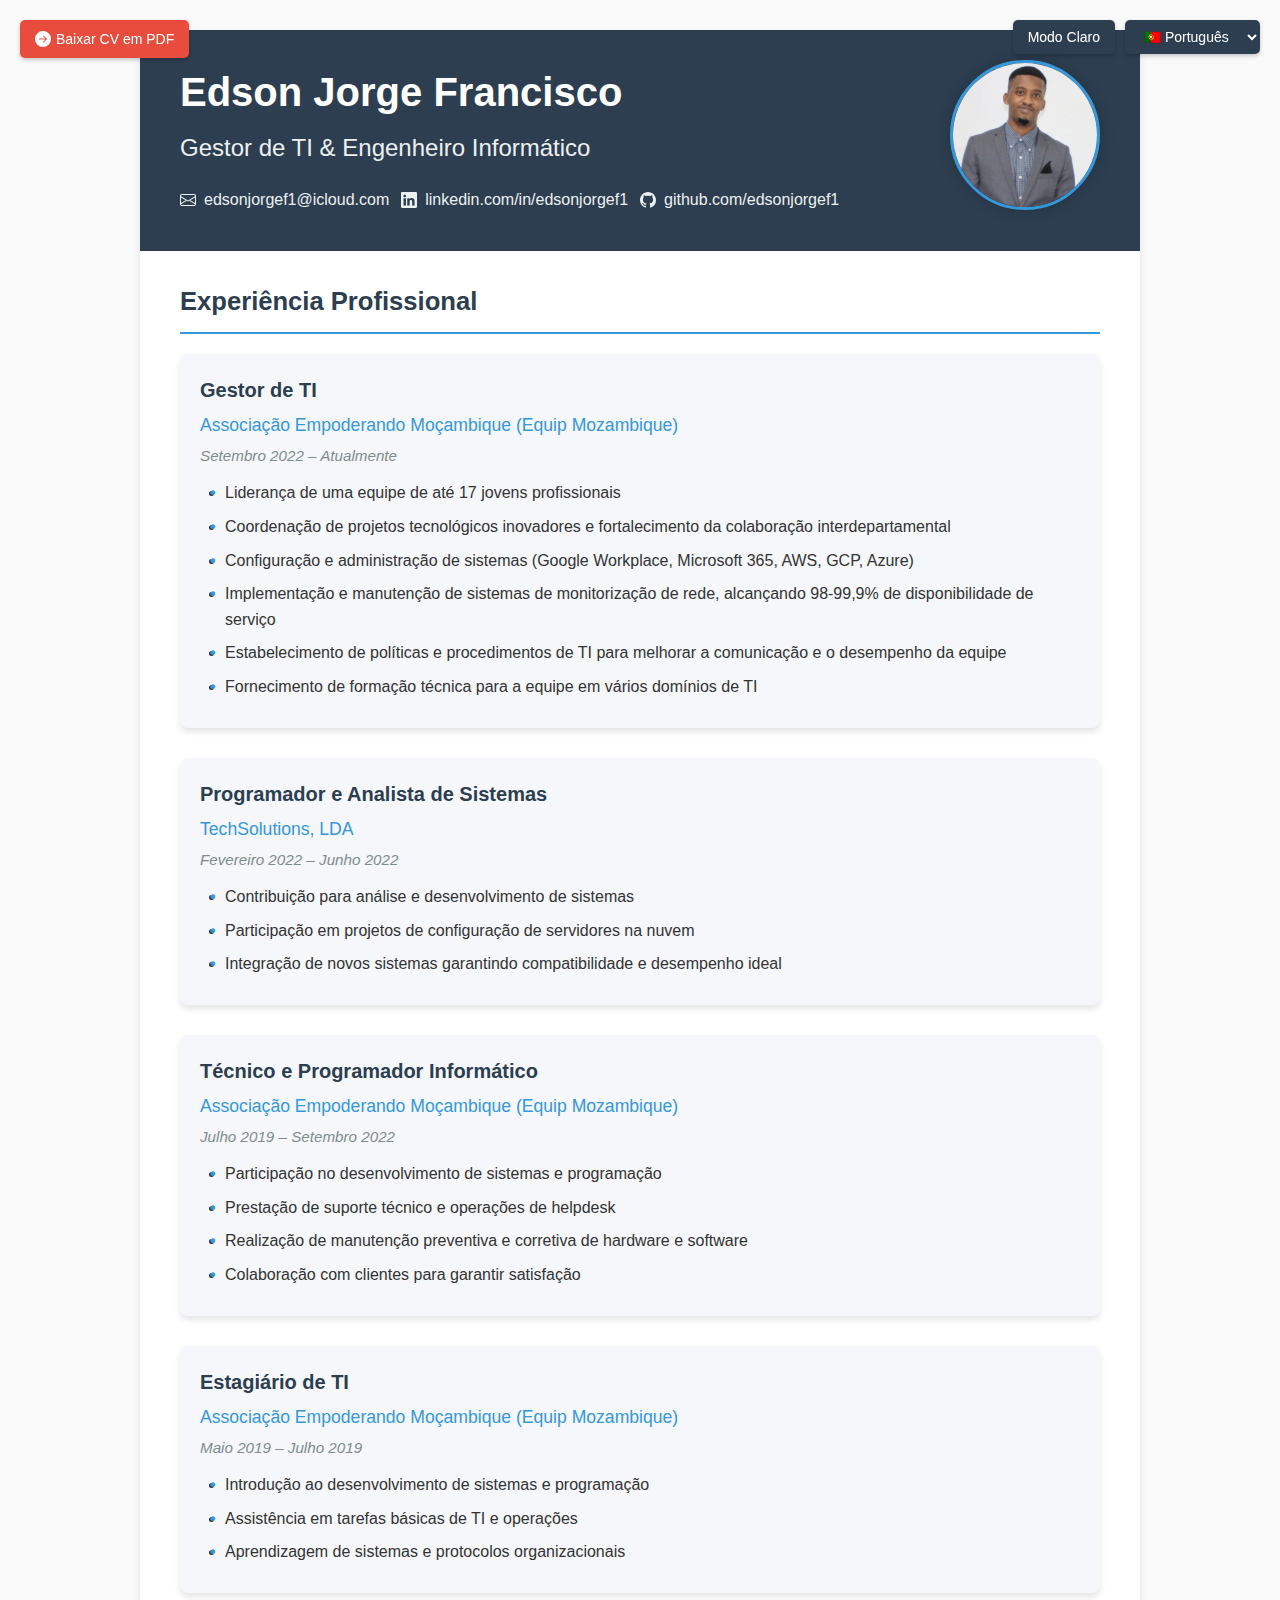
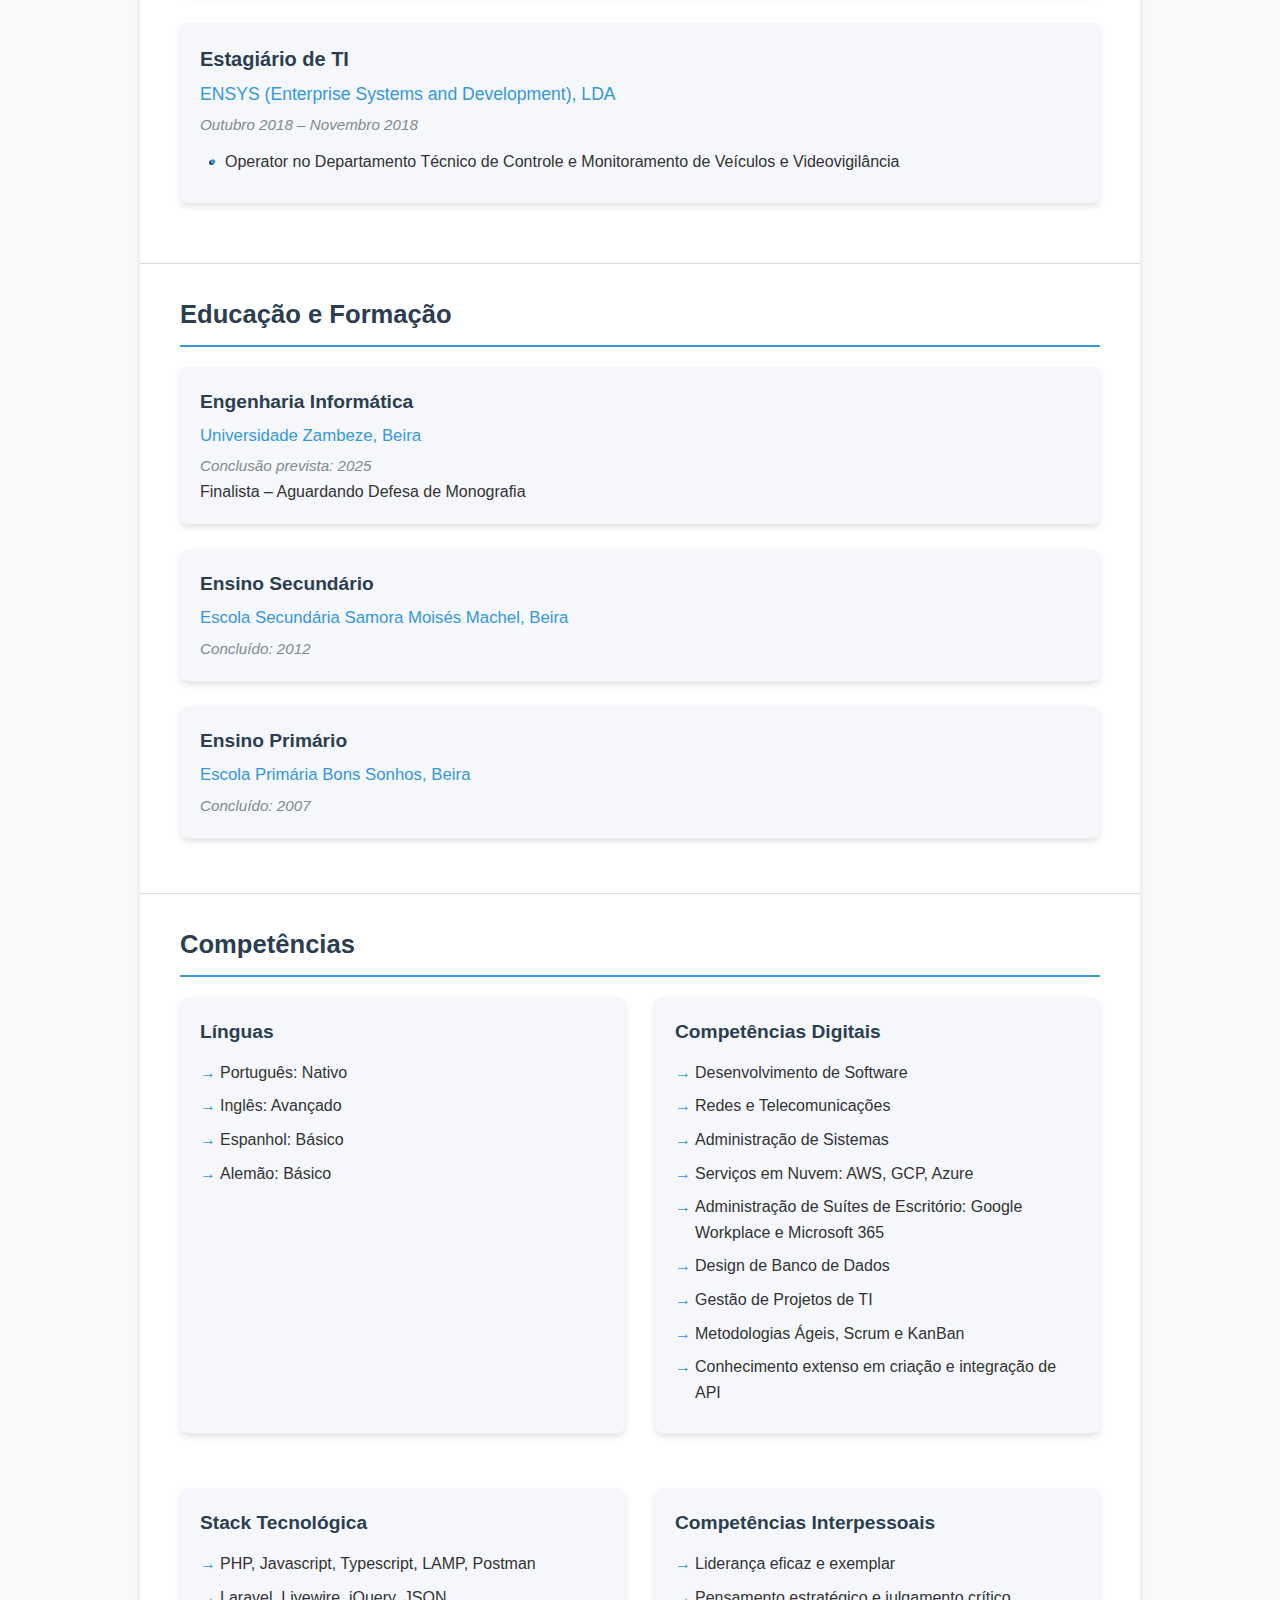
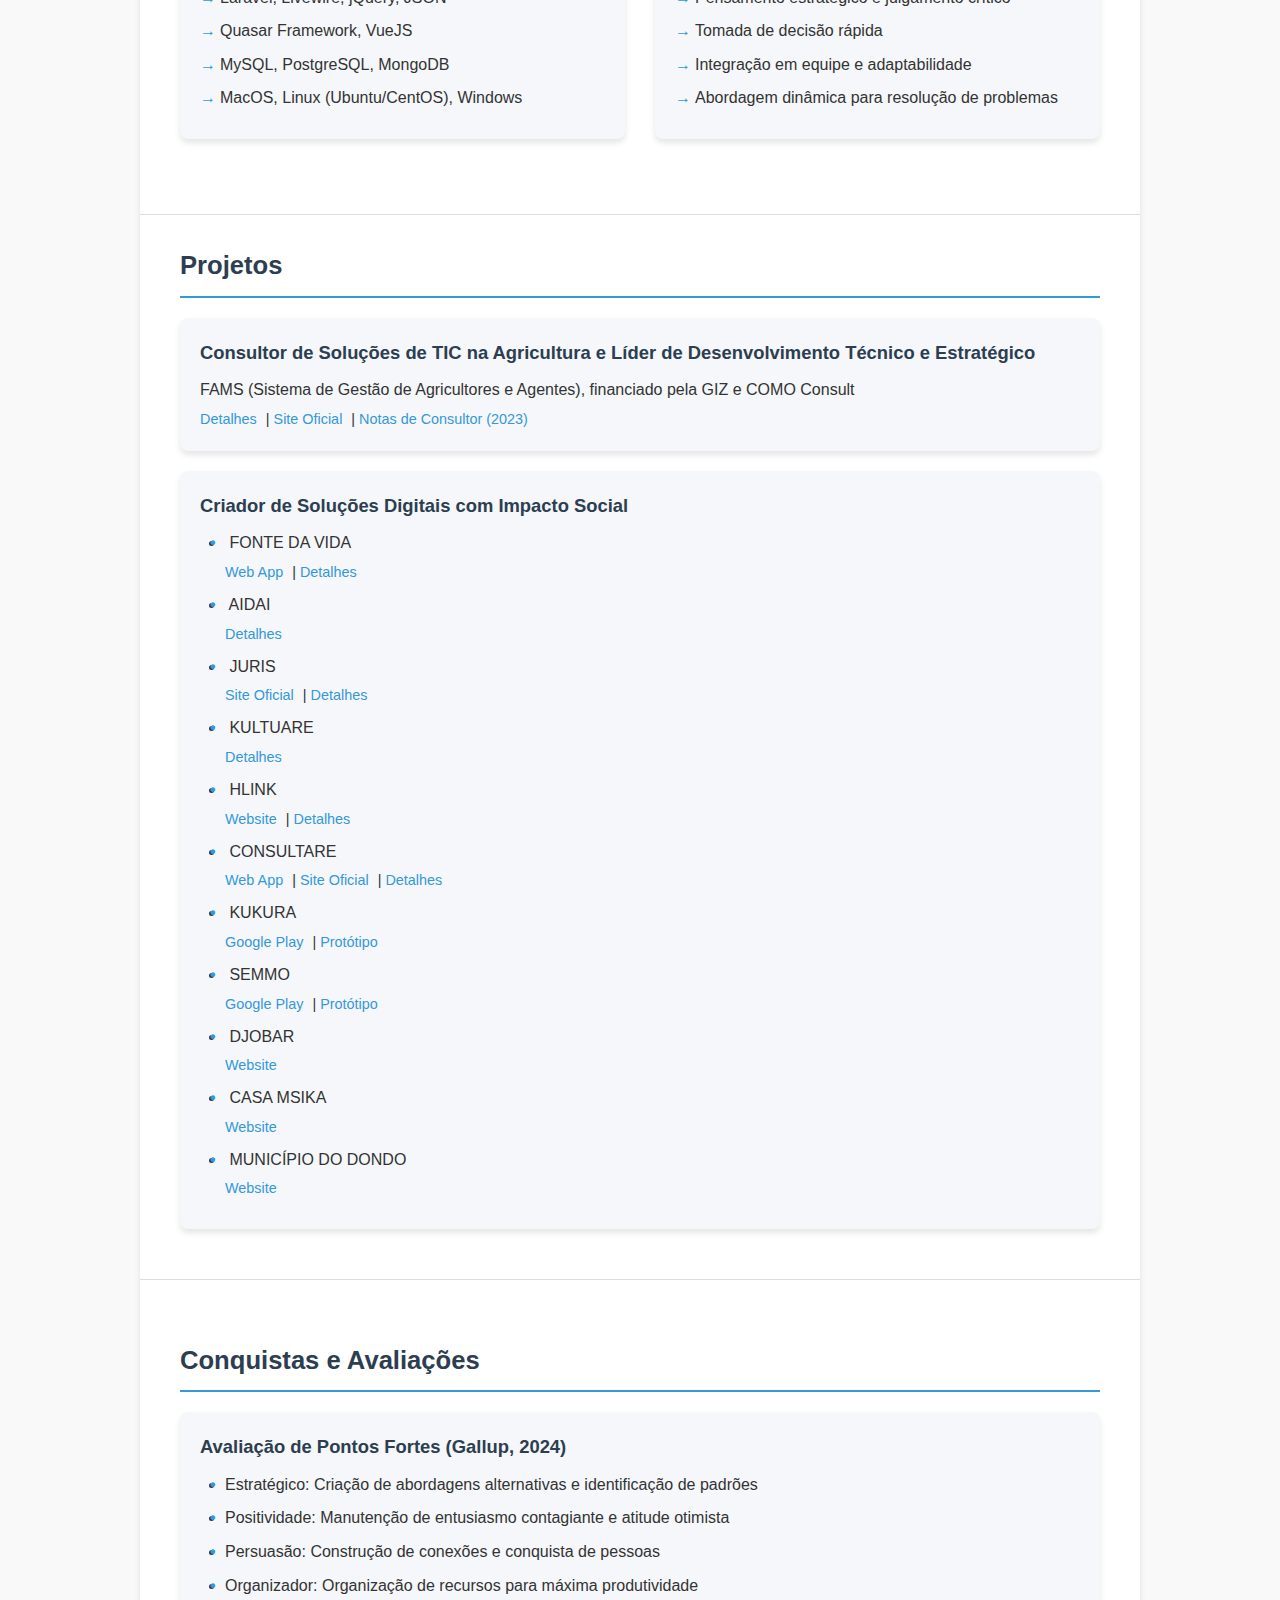
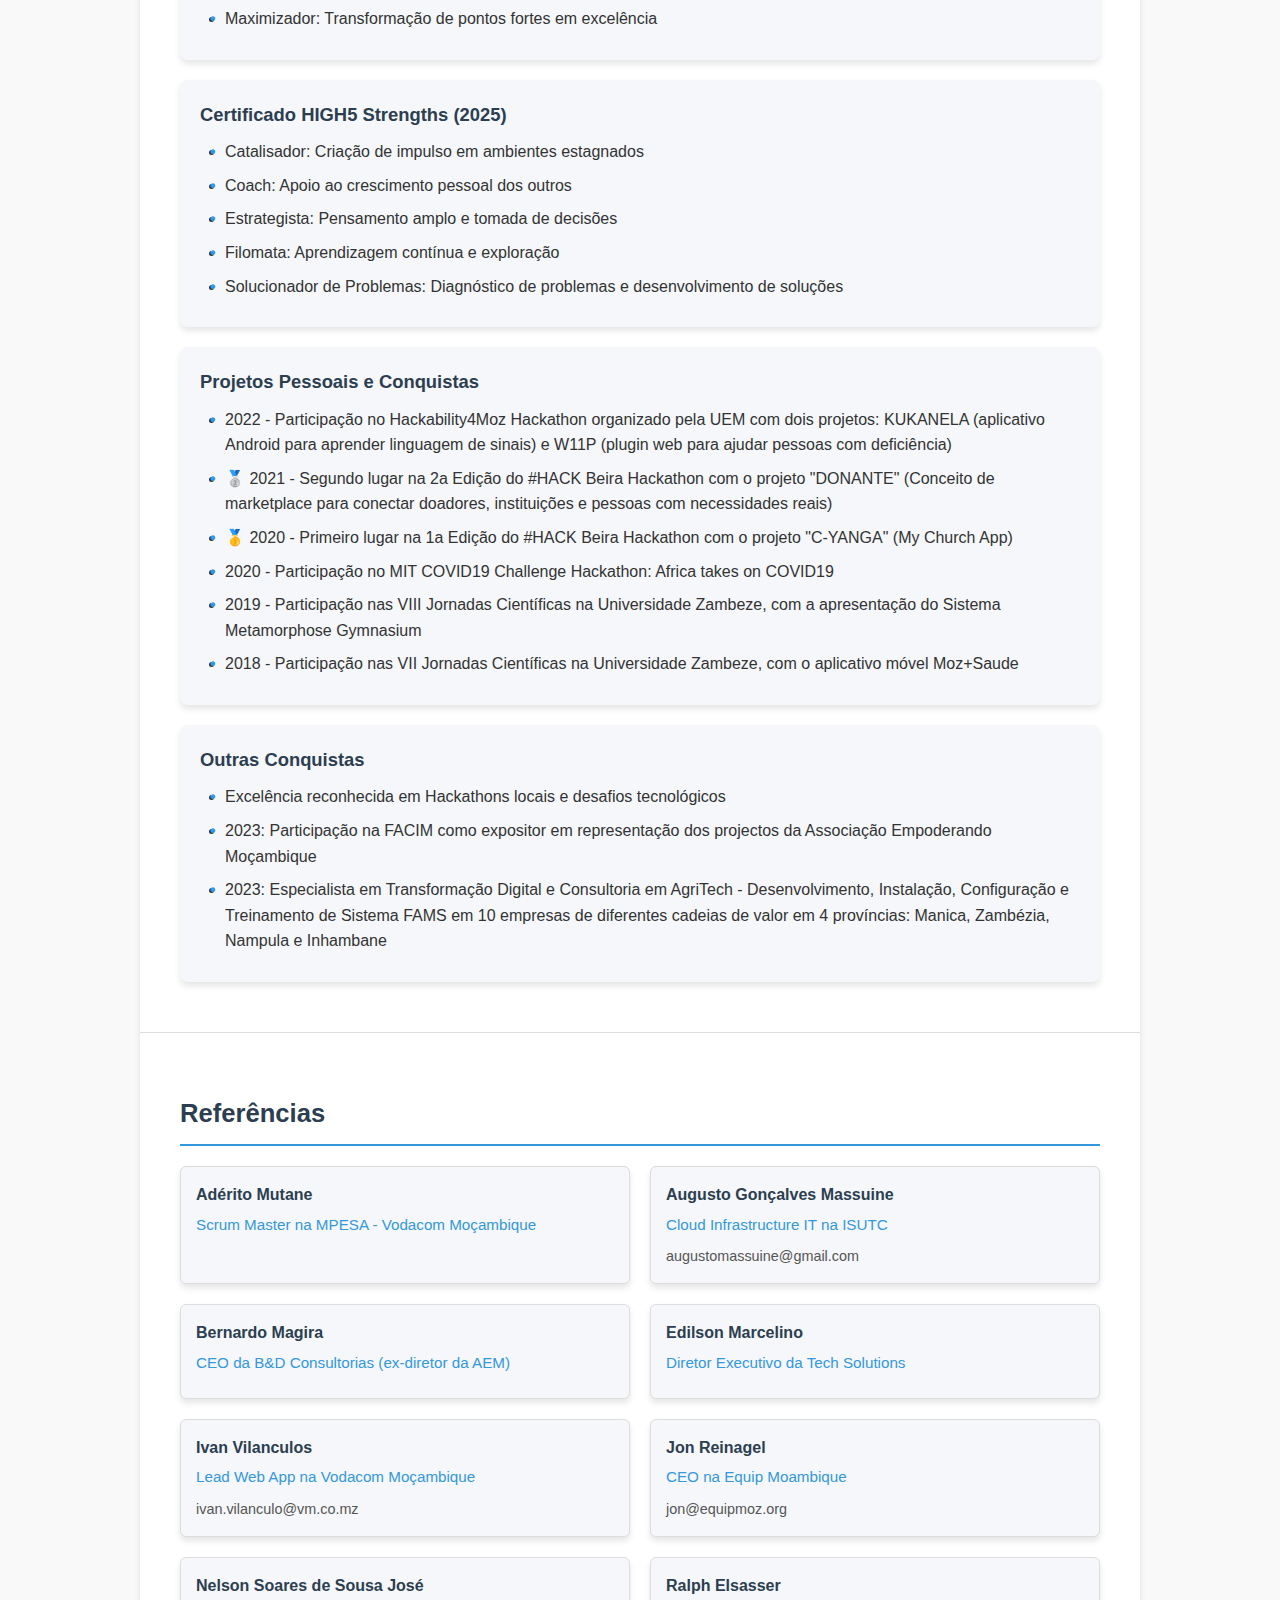
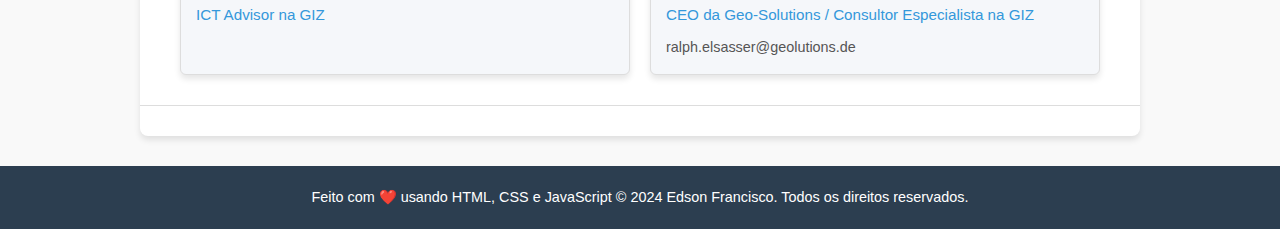
==== index.html @ 35a8c532 "Atualiza seções de experiência, educação, habilidades e conquistas para suportar múltiplos idiomas e" ====
<!DOCTYPE html>
<html lang="pt">
<head>
    <meta charset="UTF-8">
    <meta name="viewport" content="width=device-width, initial-scale=1.0">
    <title>CV Profissional - Edson Jorge Francisco</title>
    <style>
        :root {
            --primary-color: #2c3e50;
            --secondary-color: #3498db;
            --accent-color: #e74c3c;
            --text-color: #333;
            --light-bg: #f5f7fa;
            --border-color: #ddd;
            --header-bg: #2c3e50;
            --container-bg: white;
            --card-shadow: 0 4px 6px rgba(0, 0, 0, 0.1);
            --transition-speed: 0.3s;
        }

        [data-theme="dark"] {
            --primary-color: #3498db;
            --secondary-color: #2ecc71;
            --accent-color: #e74c3c;
            --text-color: #ecf0f1;
            --light-bg: #2c3e50;
            --border-color: #34495e;
            --header-bg: #1a252f;
            --container-bg: #2c3e50;
            --card-shadow: 0 4px 6px rgba(0, 0, 0, 0.3);
        }
        
        * {
            margin: 0;
            padding: 0;
            box-sizing: border-box;
            font-family: 'Segoe UI', Tahoma, Geneva, Verdana, sans-serif;
            transition: background-color var(--transition-speed), color var(--transition-speed);
        }
        
        body {
            background-color: #f9f9f9;
            color: var(--text-color);
            line-height: 1.6;
        }
        
        .container {
            max-width: 1000px;
            margin: 30px auto;
            background-color: var(--container-bg);
            box-shadow: var(--card-shadow);
            border-radius: 8px;
            overflow: hidden;
        }
        
        .header {
            background-color: var(--header-bg);
            color: white;
            padding: 30px 40px;
            display: flex;
            justify-content: space-between;
            align-items: flex-start;
        }

        .profile-image {
            width: 150px;
            height: 150px;
            border-radius: 50%;
            border: 3px solid var(--secondary-color);
            object-fit: cover;
            margin-left: 20px;
            box-shadow: 0 0 15px rgba(0, 0, 0, 0.2);
        }

        .controls {
            position: fixed;
            top: 20px;
            right: 20px;
            display: flex;
            gap: 10px;
            z-index: 1000;
        }

        .theme-toggle, .lang-toggle {
            background-color: var(--primary-color);
            color: white;
            border: none;
            padding: 8px 15px;
            border-radius: 5px;
            cursor: pointer;
            font-size: 14px;
            transition: background-color var(--transition-speed);
            box-shadow: 0 2px 4px rgba(0, 0, 0, 0.2);
        }

        .theme-toggle:hover, .lang-toggle:hover {
            background-color: var(--secondary-color);
            transform: translateY(-2px);
        }

        .download-cv {
            position: fixed;
            top: 20px;
            left: 20px;
            background-color: var(--accent-color);
            color: white;
            border: none;
            padding: 8px 15px;
            border-radius: 5px;
            cursor: pointer;
            font-size: 14px;
            transition: all var(--transition-speed);
            box-shadow: 0 2px 4px rgba(0, 0, 0, 0.2);
            text-decoration: none;
            display: flex;
            align-items: center;
            gap: 5px;
            z-index: 1000;
        }

        .download-cv:hover {
            background-color: #c0392b;
            transform: translateY(-2px);
        }
        
        .header-left h1 {
            font-size: 2.5rem;
            margin-bottom: 5px;
            font-weight: 600;
        }
        
        .header-left h2 {
            font-size: 1.5rem;
            font-weight: 400;
            color: #ecf0f1;
            margin-bottom: 20px;
        }
        
        .contact-info {
            display: flex;
            flex-wrap: wrap;
            gap: 12px;
            margin-top: 10px;
        }
        
        .contact-item {
            display: flex;
            align-items: center;
            margin-bottom: 8px;
            color: #ecf0f1;
        }
        
        .contact-item svg {
            margin-right: 8px;
            flex-shrink: 0;
        }
        
        .content-section {
            padding: 30px 40px;
            border-bottom: 1px solid var(--border-color);
        }
        
        .section-title {
            color: var(--primary-color);
            font-size: 1.6rem;
            font-weight: 600;
            margin-bottom: 20px;
            padding-bottom: 10px;
            border-bottom: 2px solid var(--secondary-color);
            position: relative;
        }
        
        .job {
            margin-bottom: 30px;
            padding: 20px;
            background-color: var(--light-bg);
            border-radius: 8px;
            box-shadow: var(--card-shadow);
        }
        
        .job-title {
            font-size: 1.25rem;
            font-weight: 600;
            color: var(--primary-color);
            margin-bottom: 5px;
        }
        
        .job-company {
            font-size: 1.1rem;
            font-weight: 500;
            color: var(--secondary-color);
            margin-bottom: 5px;
        }
        
        .job-date {
            color: #7f8c8d;
            font-style: italic;
            margin-bottom: 12px;
            font-size: 0.95rem;
        }
        
        .job-description {
            margin-left: 25px;
        }
        
        .job-description li {
            margin-bottom: 8px;
            position: relative;
        }
        
        .job-description li::before {
            content: "•";
            color: var(--secondary-color);
            font-weight: bold;
            display: inline-block;
            width: 15px;
            margin-left: -15px;
        }
        
        .education {
            margin-bottom: 25px;
            padding: 20px;
            background-color: var(--light-bg);
            border-radius: 8px;
            box-shadow: var(--card-shadow);
        }
        
        .education-title {
            font-size: 1.2rem;
            font-weight: 600;
            color: var(--primary-color);
            margin-bottom: 5px;
        }
        
        .education-institution {
            font-size: 1.05rem;
            color: var(--secondary-color);
            margin-bottom: 5px;
        }
        
        .education-date {
            color: #7f8c8d;
            font-style: italic;
            font-size: 0.95rem;
        }
        
        .skills-section {
            display: grid;
            grid-template-columns: repeat(auto-fill, minmax(300px, 1fr));
            gap: 30px;
            margin-bottom: 20px;
        }
        
        .skill-category {
            margin-bottom: 25px;
            padding: 20px;
            background-color: var(--light-bg);
            border-radius: 8px;
            box-shadow: var(--card-shadow);
        }
        
        .skill-category h3 {
            color: var(--primary-color);
            font-size: 1.2rem;
            margin-bottom: 12px;
            font-weight: 600;
        }
        
        .skill-item {
            margin-bottom: 8px;
            position: relative;
            padding-left: 20px;
        }
        
        .skill-item::before {
            content: "→";
            color: var(--secondary-color);
            position: absolute;
            left: 0;
        }
        
        .projects-section, .achievements-section, .references-section {
            margin-bottom: 30px;
        }
        
        .project-item, .achievement-category {
            margin-bottom: 20px;
            padding: 20px;
            background-color: var(--light-bg);
            border-radius: 8px;
            box-shadow: var(--card-shadow);
        }
        
        .project-item h3, .achievement-category h3 {
            color: var(--primary-color);
            font-size: 1.15rem;
            margin-bottom: 10px;
            font-weight: 600;
        }
        
        .achievement-items {
            margin-left: 25px;
        }
        
        .achievement-items li {
            margin-bottom: 8px;
            position: relative;
        }
        
        .achievement-items li::before {
            content: "•";
            color: var(--secondary-color);
            font-weight: bold;
            display: inline-block;
            width: 15px;
            margin-left: -15px;
        }
        
        .references-list {
            display: grid;
            grid-template-columns: repeat(auto-fill, minmax(300px, 1fr));
            gap: 20px;
        }
        
        .reference-item {
            border: 1px solid var(--border-color);
            border-radius: 6px;
            padding: 15px;
            background-color: var(--light-bg);
            box-shadow: var(--card-shadow);
        }
        
        .reference-name {
            font-weight: 600;
            color: var(--primary-color);
            margin-bottom: 5px;
        }
        
        .reference-position {
            color: var(--secondary-color);
            font-size: 0.95rem;
            margin-bottom: 8px;
        }
        
        .reference-contact {
            font-size: 0.9rem;
            color: #555;
        }
        
        footer {
            text-align: center;
            padding: 20px;
            background-color: var(--primary-color);
            color: white;
            font-size: 0.9rem;
        }
        
        .project-links {
            margin-top: 5px;
            font-size: 0.9rem;
        }
        
        .project-links a {
            color: var(--secondary-color);
            text-decoration: none;
            margin-right: 5px;
            transition: color var(--transition-speed);
        }
        
        .project-links a:hover {
            text-decoration: underline;
            color: var(--accent-color);
        }
        
        @media print {
            body {
                background-color: white;
            }
            
            .container {
                box-shadow: none;
                margin: 0;
                max-width: 100%;
            }
            
            .section-title {
                break-after: avoid;
            }
            
            .job, .education {
                break-inside: avoid;
            }
            
            footer {
                display: none;
            }
            
            .controls, .download-cv {
                display: none;
            }
        }
        
        @media (max-width: 768px) {
            .header {
                flex-direction: column;
            }
            
            .container {
                margin: 10px;
            }
            
            .content-section {
                padding: 20px;
            }
            
            .skills-section, .references-list {
                grid-template-columns: 1fr;
            }
            
            .profile-image {
                margin: 20px auto;
                display: block;
            }
            
            .controls {
                position: static;
                justify-content: center;
                margin-bottom: 20px;
            }
            
            .download-cv {
                position: static;
                display: inline-block;
                margin: 10px auto;
            }
        }
    </style>
</head>
<body>
    <a href="./assets/resume.pdf" class="download-cv" target="_blank">
        <svg xmlns="http://www.w3.org/2000/svg" width="16" height="16" fill="currentColor" viewBox="0 0 16 16">
            <path d="M8 0a8 8 0 0 1 8 8 8 8 0 0 1-8 8A8 8 0 0 1 0 8a8 8 0 0 1 8-8zM4.5 7.5a.5.5 0 0 0 0 1h5.793l-2.147 2.146a.5.5 0 0 0 .708.708l3-3a.5.5 0 0 0 0-.708l-3-3a.5.5 0 1 0-.708.708L10.293 7.5H4.5z"/>
        </svg>
        <span id="download-text">Baixar CV em PDF</span>
    </a>

    <div class="controls">
        <button class="theme-toggle" onclick="toggleTheme()">🌓 Modo Escuro</button>
        <select class="lang-toggle" onchange="changeLanguage(this.value)">
            <option value="pt">🇵🇹 Português</option>
            <option value="en">🇬🇧 English</option>
            <option value="es">🇪🇸 Español</option>
            <option value="de">🇩🇪 Deutsch</option>
        </select>
    </div>

    <div class="container">
        <div class="header">
            <div class="header-left">
                <h1>Edson Jorge Francisco</h1>
                <h2>Gestor de TI &amp; Engenheiro Informático</h2>
                
                <div class="contact-info">
                    <div class="contact-item">
                        <svg xmlns="http://www.w3.org/2000/svg" width="16" height="16" fill="currentColor" viewBox="0 0 16 16">
                            <path d="M0 4a2 2 0 0 1 2-2h12a2 2 0 0 1 2 2v8a2 2 0 0 1-2 2H2a2 2 0 0 1-2-2V4zm2-1a1 1 0 0 0-1 1v.217l7 4.2 7-4.2V4a1 1 0 0 0-1-1H2zm13 2.383-4.758 2.855L15 11.114v-5.73zm-.034 6.878L9.271 8.82 8 9.583 6.728 8.82l-5.694 3.44A1 1 0 0 0 2 13h12a1 1 0 0 0 .966-.739zM1 11.114l4.758-2.876L1 5.383v5.73z"/>
                        </svg>
                        edsonjorgef1@icloud.com
                    </div>
                    <div class="contact-item">
                        <svg xmlns="http://www.w3.org/2000/svg" width="16" height="16" fill="currentColor" viewBox="0 0 16 16">
                            <path d="M0 1.146C0 .513.526 0 1.175 0h13.65C15.474 0 16 .513 16 1.146v13.708c0 .633-.526 1.146-1.175 1.146H1.175C.526 16 0 15.487 0 14.854V1.146zm4.943 12.248V6.169H2.542v7.225h2.401zm-1.2-8.212c.837 0 1.358-.554 1.358-1.248-.015-.709-.52-1.248-1.342-1.248-.822 0-1.359.54-1.359 1.248 0 .694.521 1.248 1.327 1.248h.016zm4.908 8.212V9.359c0-.216.016-.432.08-.586.173-.431.568-.878 1.232-.878.869 0 1.216.662 1.216 1.634v3.865h2.401V9.25c0-2.22-1.184-3.252-2.764-3.252-1.274 0-1.845.7-2.165 1.193v.025h-.016a5.54 5.54 0 0 1 .016-.025V6.169h-2.4c.03.678 0 7.225 0 7.225h2.4z"/>
                        </svg>
                        <a href="https://www.linkedin.com/in/edsonjorgef1" style="color: #ecf0f1; text-decoration: none;">linkedin.com/in/edsonjorgef1</a>
                    </div>
                    
                    <div class="contact-item">
                        <svg xmlns="http://www.w3.org/2000/svg" width="16" height="16" fill="currentColor" viewBox="0 0 16 16">
                            <path d="M8 0C3.58 0 0 3.58 0 8c0 3.54 2.29 6.53 5.47 7.59.4.07.55-.17.55-.38 0-.19-.01-.82-.01-1.49-2.01.37-2.53-.49-2.69-.94-.09-.23-.48-.94-.82-1.13-.28-.15-.68-.52-.01-.53.63-.01 1.08.58 1.23.82.72 1.21 1.87.87 2.33.66.07-.52.28-.87.51-1.07-1.78-.2-3.64-.89-3.64-3.95 0-.87.31-1.59.82-2.15-.08-.2-.36-1.02.08-2.12 0 0 .67-.21 2.2.82.64-.18 1.32-.27 2-.27.68 0 1.36.09 2 .27 1.53-1.04 2.2-.82 2.2-.82.44 1.1.16 1.92.08 2.12.51.56.82 1.27.82 2.15 0 3.07-1.87 3.75-3.65 3.95.29.25.54.73.54 1.48 0 1.07-.01 1.93-.01 2.2 0 .21.15.46.55.38A8.012 8.012 0 0 0 16 8c0-4.42-3.58-8-8-8z"/>
                        </svg>
                        <a href="https://github.com/edsonjorgef1" style="color: #ecf0f1; text-decoration: none;">github.com/edsonjorgef1</a>
                    </div>
                </div>
            </div>
            <img src="assets/images/profile_pic.png" alt="Edson Jorge Francisco" class="profile-image">
        </div>
        
        <div class="content-section">
            <h2 class="section-title">Experiência Profissional</h2>
            
            <div class="job">
                <h3 class="job-title">Gestor de TI</h3>
                <div class="job-company">Associação Empoderando Moçambique (Equip Mozambique)</div>
                <div class="job-date">Setembro 2022 – Atualmente</div>
                <ul class="job-description">
                    <li>Liderança de uma equipe de até 17 jovens profissionais</li>
                    <li>Coordenação de projetos tecnológicos inovadores e fortalecimento da colaboração interdepartamental</li>
                    <li>Configuração e administração de sistemas (Google Workplace, Microsoft 365, AWS, GCP, Azure)</li>
                    <li>Implementação e manutenção de sistemas de monitorização de rede, alcançando 98-99,9% de disponibilidade de serviço</li>
                    <li>Estabelecimento de políticas e procedimentos de TI para melhorar a comunicação e o desempenho da equipe</li>
                    <li>Fornecimento de formação técnica para a equipe em vários domínios de TI</li>
                </ul>
            </div>
            
            <div class="job">
                <h3 class="job-title">Programador e Analista de Sistemas</h3>
                <div class="job-company">TechSolutions, LDA</div>
                <div class="job-date">Fevereiro 2022 – Junho 2022</div>
                <ul class="job-description">
                    <li>Contribuição para análise e desenvolvimento de sistemas</li>
                    <li>Participação em projetos de configuração de servidores na nuvem</li>
                    <li>Integração de novos sistemas garantindo compatibilidade e desempenho ideal</li>
                </ul>
            </div>
            
            <div class="job">
                <h3 class="job-title">Técnico e Programador Informático</h3>
                <div class="job-company">Associação Empoderando Moçambique (Equip Mozambique)</div>
                <div class="job-date">Julho 2019 – Setembro 2022</div>
                <ul class="job-description">
                    <li>Participação no desenvolvimento de sistemas e programação</li>
                    <li>Prestação de suporte técnico e operações de helpdesk</li>
                    <li>Realização de manutenção preventiva e corretiva de hardware e software</li>
                    <li>Colaboração com clientes para garantir satisfação</li>
                </ul>
            </div>
            
            <div class="job">
                <h3 class="job-title">Estagiário de TI</h3>
                <div class="job-company">Associação Empoderando Moçambique (Equip Mozambique)</div>
                <div class="job-date">Maio 2019 – Julho 2019</div>
                <ul class="job-description">
                    <li>Introdução ao desenvolvimento de sistemas e programação</li>
                    <li>Assistência em tarefas básicas de TI e operações</li>
                    <li>Aprendizagem de sistemas e protocolos organizacionais</li>
                </ul>
            </div>
            
            <div class="job">
                <h3 class="job-title">Estagiário de TI</h3>
                <div class="job-company">ENSYS (Enterprise Systems and Development), LDA</div>
                <div class="job-date">Outubro 2018 – Novembro 2018</div>
                <ul class="job-description">
                    <li>Operador no Departamento Técnico de Controle e Monitoramento de Veículos e Videovigilância</li>
                </ul>
            </div>
        </div>
        
        <div class="content-section">
            <h2 class="section-title">Educação e Formação</h2>
            
            <div class="education">
                <h3 class="education-title">Engenharia Informática</h3>
                <div class="education-institution">Universidade Zambeze, Beira</div>
                <div class="education-date">Conclusão prevista: 2025</div>
                <div>Finalista – Aguardando Defesa de Monografia</div>
            </div>
            
            <div class="education">
                <h3 class="education-title">Ensino Secundário</h3>
                <div class="education-institution">Escola Secundária Samora Moisés Machel, Beira</div>
                <div class="education-date">2012</div>
            </div>
            
            <div class="education">
                <h3 class="education-title">Ensino Primário</h3>
                <div class="education-institution">Escola Primária Bons Sonhos, Beira</div>
                <div class="education-date">2007</div>
            </div>
        </div>
        
        <div class="content-section">
            <h2 class="section-title">Competências</h2>
            
            <div class="skills-section">
                <div class="skill-category">
                    <h3>Línguas</h3>
                    <div class="skill-item">Português: Nativo</div>
                    <div class="skill-item">Inglês: Avançado</div>
                    <div class="skill-item">Espanhol: Básico</div>
                    <div class="skill-item">Alemão: Básico</div>
                </div>
                
                <div class="skill-category">
                    <h3>Competências Digitais</h3>
                    <div class="skill-item">Desenvolvimento de Software</div>
                    <div class="skill-item">Redes e Telecomunicações</div>
                    <div class="skill-item">Administração de Sistemas</div>
                    <div class="skill-item">Serviços em Nuvem: AWS, GCP, Azure</div>
                    <div class="skill-item">Administração de Suítes de Escritório: Google Workplace e Microsoft 365</div>
                    <div class="skill-item">Design de Banco de Dados</div>
                    <div class="skill-item">Gestão de Projetos de TI</div>
                    <div class="skill-item">Metodologias Ágeis, Scrum e KanBan</div>
                    <div class="skill-item">Conhecimento extenso em criação e integração de API</div>
                </div>
                
                <div class="skill-category">
                    <h3>Stack Tecnológica</h3>
                    <div class="skill-item">PHP, Javascript, Typescript, LAMP, Postman</div>
                    <div class="skill-item">Laravel, Livewire, jQuery, JSON</div>
                    <div class="skill-item">Quasar Framework, VueJS</div>
                    <div class="skill-item">MySQL, PostgreSQL, MongoDB</div>
                    <div class="skill-item">MacOS, Linux (Ubuntu/CentOS), Windows</div>
                </div>
                
                <div class="skill-category">
                    <h3>Competências Interpessoais</h3>
                    <div class="skill-item">Liderança eficaz e exemplar</div>
                    <div class="skill-item">Pensamento estratégico e julgamento crítico</div>
                    <div class="skill-item">Tomada de decisão rápida</div>
                    <div class="skill-item">Integração em equipe e adaptabilidade</div>
                    <div class="skill-item">Abordagem dinâmica para resolução de problemas</div>
                </div>
            </div>
        </div>
        
        <div class="content-section projects-section">
            <h2 class="section-title">Projetos</h2>
            
            <div class="project-item">
                <h3>Consultor de Soluções de TIC na Agricultura e Líder de Desenvolvimento Técnico e Estratégico</h3>
                <p>FAMS (Sistema de Gestão de Agricultores e Agentes), financiado pela GIZ e COMO Consult</p>
                <div class="project-links">
                    <a href="https://equipmoz.org/projects/tech-team/farmer-agent-management-system" target="_blank">Detalhes</a> |
                    <a href="https://fams.co.mz/en" target="_blank">Site Oficial</a> |
                    <a href="./assets/FAMS_Note_2023.pdf" target="_blank">Notas de Consultor (2023)</a>
                </div>
            </div>
            
            <div class="project-item">
                <h3>Criador de Soluções Digitais com Impacto Social</h3>
                <ul class="job-description">
                    <li>
                        FONTE DA VIDA
                        <div class="project-links">
                            <a href="https://web.fontedavida.org" target="_blank">Web App</a> |
                            <a href="https://equipmoz.org/projects/tech-team/fountain-of-life-bible-app/" target="_blank">Detalhes</a>
                        </div>
                    </li>
                    <li>
                        AIDAI
                        <div class="project-links">
                            <a href="https://equipmoz.org/projects/tech-team/other-apps/" target="_blank">Detalhes</a>
                        </div>
                    </li>
                    <li>
                        JURIS
                        <div class="project-links">
                            <a href="https://juris.co.mz/en/" target="_blank">Site Oficial</a> |
                            <a href="https://equipmoz.org/projects/tech-team/juris-law-rights-app" target="_blank">Detalhes</a>
                        </div>
                    </li>
                    <li>
                        KULTUARE
                        <div class="project-links">
                            <a href="https://equipmoz.org/projects/tech-team/other-apps" target="_blank">Detalhes</a>
                        </div>
                    </li>
                    <li>
                        HLINK
                        <div class="project-links">
                            <a href="https://hlink.app" target="_blank">Website</a> |
                            <a href="https://equipmoz.org/projects/tech-team/other-apps" target="_blank">Detalhes</a>
                        </div>
                    </li>
                    <li>
                        CONSULTARE
                        <div class="project-links">
                            <a href="https://web.consultare.app" target="_blank">Web App</a> |
                            <a href="https://consultare.app/en/index.html" target="_blank">Site Oficial</a> |
                            <a href="https://equipmoz.org/projects/tech-team/consultare-health-app" target="_blank">Detalhes</a>
                        </div>
                    </li>
                    <li>
                        KUKURA
                        <div class="project-links">
                            <!-- <a href="https://github.com/edsonjorgef1/kukura" target="_blank">GitHub</a> | -->
                            <a href="https://play.google.com/store/apps/details?id=kukura.equipmoz.org" target="_blank">Google Play</a> |
                            <a href="https://xd.adobe.com/view/348a0ff6-0b41-438b-b218-97047ae23467-61d9" target="_blank">Protótipo</a>
                        </div>
                    </li>
                    <li>
                        SEMMO
                        <div class="project-links">
                            <a href="https://play.google.com/store/apps/details?id=org.equipmoz.guia_de_urgencia" target="_blank">Google Play</a> |
                            <a href="https://xd.adobe.com/view/348a0ff6-0b41-438b-b218-97047ae23467-61d9/" target="_blank">Protótipo</a>
                        </div>
                    </li>
                    <li>
                        DJOBAR
                        <div class="project-links">
                            <a href="https://djobar.co.mz" target="_blank">Website</a>
                        </div>
                    </li>
                    <li>
                        CASA MSIKA
                        <div class="project-links">
                            <a href="https://casamsika.com" target="_blank">Website</a>
                        </div>
                    </li>
                    <li>
                        MUNICÍPIO DO DONDO
                        <div class="project-links">
                            <a href="https://municipiododondo.gov.mz" target="_blank">Website</a>
                        </div>
                    </li>
                </ul>
            </div>
        </div>
        
        <div class="content-section achievements-section">
            <h2 class="section-title">Conquistas e Avaliações</h2>
            
            <div class="achievement-category">
                <h3>Avaliação de Pontos Fortes (Gallup, 2024)</h3>
                <ul class="achievement-items">
                    <li>Estratégico: Criação de abordagens alternativas e identificação de padrões</li>
                    <li>Positividade: Manutenção de entusiasmo contagiante e atitude otimista</li>
                    <li>Persuasão: Construção de conexões e conquista de pessoas</li>
                    <li>Organizador: Organização de recursos para máxima produtividade</li>
                    <li>Maximizador: Transformação de pontos fortes em excelência</li>
                </ul>
            </div>
            
            <div class="achievement-category">
                <h3>Certificado HIGH5 Strengths (2025)</h3>
                <ul class="achievement-items">
                    <li>Catalisador: Criação de impulso em ambientes estagnados</li>
                    <li>Coach: Apoio ao crescimento pessoal dos outros</li>
                    <li>Estrategista: Pensamento amplo e tomada de decisões</li>
                    <li>Filomata: Aprendizagem contínua e exploração</li>
                    <li>Solucionador de Problemas: Diagnóstico de problemas e desenvolvimento de soluções</li>
                </ul>
            </div>
            
            <div class="achievement-category">
                <h3>Projetos Pessoais e Conquistas</h3>
                <ul class="achievement-items">
                    <li>2022 - Participação no Hackability4Moz Hackathon organizado pela UEM com dois projetos: KUKANELA (aplicativo Android para aprender linguagem de sinais) e W11P (plugin web para ajudar pessoas com deficiência)</li>
                    <li>🥈 2021 - Segundo lugar na 2a Edição do #HACK Beira Hackathon com o projeto "DONANTE" (Conceito de marketplace para conectar doadores, instituições e pessoas com necessidades reais)</li>
                    <li>🥇 2020 - Primeiro lugar na 1a Edição do #HACK Beira Hackathon com o projeto "C-YANGA" (My Church App)</li>
                    <li>2020 - Participação no MIT COVID19 Challenge Hackathon: Africa takes on COVID19</li>
                    <li>2019 - Participação nas VIII Jornadas Científicas na Universidade Zambeze, com a apresentação do Sistema Metamorphose Gymnasium</li>
                    <li>2018 - Participação nas VII Jornadas Científicas na Universidade Zambeze, com o aplicativo móvel Moz+Saude</li>
                </ul>
            </div>
            
            <div class="achievement-category">
                <h3>Outras Conquistas</h3>
                <ul class="achievement-items">
                    <li>Excelência reconhecida em Hackathons locais e desafios tecnológicos</li>
                    <li>2023: Participação na FACIM como expositor em representação dos projectos da Associação Empoderando Moçambique</li>
                    <li>2023: Especialista em Transformação Digital e Consultoria em AgriTech - Desenvolvimento, Instalação, Configuração e Treinamento de Sistema FAMS em 10 empresas de diferentes cadeias de valor em 4 províncias: Manica, Zambézia, Nampula e Inhambane</li>
                </ul>
            </div>
        </div>
        
        <div class="content-section references-section">
            <h2 class="section-title">Referências</h2>
            
            <div class="references-list">
                <div class="reference-item">
                    <div class="reference-name">Adérito Mutane</div>
                    <div class="reference-position">Scrum Master na MPESA - Vodacom Moçambique</div>
                    <!-- <div class="reference-contact">+258 847922831</div> -->
                </div>
                
                <div class="reference-item">
                    <div class="reference-name">Augusto Gonҫalves Massuine</div>
                    <div class="reference-position">Cloud Infrastructure IT na ISUTC</div>
                    <div class="reference-contact">augustomassuine@gmail.com</div>
                </div>
                
                <div class="reference-item">
                    <div class="reference-name">Bernardo Magira</div>
                    <div class="reference-position">CEO da B&D Consultorias (ex-diretor da AEM)</div>
                    <!-- <div class="reference-contact">+258 847432009</div> -->
                </div>
                
                <div class="reference-item">
                    <div class="reference-name">Edilson Marcelino</div>
                    <div class="reference-position">Diretor Executivo da Tech Solutions</div>
                    <!-- <div class="reference-contact">+258 826456747</div> -->
                </div>
                
                <div class="reference-item">
                    <div class="reference-name">Ivan Vilanculos</div>
                    <div class="reference-position">Lead Web App na Vodacom Moçambique</div>
                    <div class="reference-contact">ivan.vilanculo@vm.co.mz</div>
                </div>

                <div class="reference-item">
                    <div class="reference-name">Jon Reinagel</div>
                    <div class="reference-position">CEO na Equip Moambique</div>
                    <div class="reference-contact">jon@equipmoz.org</div>
                </div>
                
                <div class="reference-item">
                    <div class="reference-name">Nelson Soares de Sousa José</div>
                    <div class="reference-position"> ICT Advisor na GIZ </div>
                    <!-- <div class="reference-contact">+258 843182965</div> -->
                </div>
                
                <div class="reference-item">
                    <div class="reference-name">Ralph Elsasser</div>
                    <div class="reference-position">CEO da Geo-Solutions / Consultor Especialista na GIZ</div>
                    <div class="reference-contact">ralph.elsasser@geolutions.de</div>
                </div>
            </div>
        </div>
    </div>
    
    <footer>
        <p>&copy; 2025 Edson Jorge Francisco. Todos os direitos reservados.</p>
    </footer>

    <script src="translations.js"></script>
    <script>
        // Theme toggling
        function toggleTheme() {
            const body = document.body;
            const currentTheme = body.getAttribute('data-theme');
            const newTheme = currentTheme === 'dark' ? 'light' : 'dark';
            body.setAttribute('data-theme', newTheme);
            localStorage.setItem('theme', newTheme);
        }

        // Language switching
        function changeLanguage(lang) {
            document.documentElement.lang = lang;
            localStorage.setItem('language', lang);
            
            // Update title
            document.title = translations[lang].title;
            
            // Update role
            document.querySelector('.header-left h2').textContent = translations[lang].role;
            
            // Update section titles
            document.querySelectorAll('.section-title').forEach(title => {
                const section = title.textContent.toLowerCase();
                if (section.includes('experiência') || section.includes('experience')) {
                    title.textContent = translations[lang].sections.experience;
                } else if (section.includes('educação') || section.includes('education')) {
                    title.textContent = translations[lang].sections.education;
                } else if (section.includes('competências') || section.includes('skills')) {
                    title.textContent = translations[lang].sections.skills;
                } else if (section.includes('projetos') || section.includes('projects')) {
                    title.textContent = translations[lang].sections.projects;
                } else if (section.includes('conquistas') || section.includes('achievements')) {
                    title.textContent = translations[lang].sections.achievements;
                } else if (section.includes('referências') || section.includes('references')) {
                    title.textContent = translations[lang].sections.references;
                }
            });
            
            // Update experience section
            const jobs = document.querySelectorAll('.job');
            jobs.forEach((job, index) => {
                const jobTitle = job.querySelector('.job-title');
                const jobCompany = job.querySelector('.job-company');
                const jobDate = job.querySelector('.job-date');
                const jobDescription = job.querySelector('.job-description');

                let experienceKey;
                switch(index) {
                    case 0:
                        experienceKey = 'itManager';
                        break;
                    case 1:
                        experienceKey = 'programmer';
                        break;
                    case 2:
                        experienceKey = 'technician';
                        break;
                    case 3:
                        experienceKey = 'internAEM';
                        break;
                    case 4:
                        experienceKey = 'internENSYS';
                        break;
                }

                if (experienceKey && translations[lang].experience[experienceKey]) {
                    jobTitle.textContent = translations[lang].experience[experienceKey].title;
                    jobCompany.textContent = translations[lang].experience[experienceKey].company;
                    jobDate.textContent = translations[lang].experience[experienceKey].date;
                    
                    // Update responsibilities
                    const responsibilities = translations[lang].experience[experienceKey].responsibilities;
                    const listItems = jobDescription.querySelectorAll('li');
                    listItems.forEach((item, i) => {
                        if (responsibilities[i + 1]) {
                            item.textContent = responsibilities[i + 1];
                        }
                    });
                }
            });

            // Update education section
            const educations = document.querySelectorAll('.education');
            educations.forEach((education, index) => {
                const educationTitle = education.querySelector('.education-title');
                const educationInstitution = education.querySelector('.education-institution');
                const educationDate = education.querySelector('.education-date');

                let educationKey;
                switch(index) {
                    case 0:
                        educationKey = 'computerEngineering';
                        break;
                    case 1:
                        educationKey = 'secondary';
                        break;
                    case 2:
                        educationKey = 'primary';
                        break;
                }

                if (educationKey && translations[lang].education[educationKey]) {
                    educationTitle.textContent = translations[lang].education[educationKey].title;
                    educationInstitution.textContent = translations[lang].education[educationKey].institution || translations[lang].education[educationKey].school;
                    educationDate.textContent = translations[lang].education[educationKey].date;
                    if (translations[lang].education[educationKey].status) {
                        education.querySelector('div:last-child').textContent = translations[lang].education[educationKey].status;
                    }
                }
            });

            // Update skills section
            const skillCategories = document.querySelectorAll('.skill-category');
            skillCategories.forEach(category => {
                const categoryTitle = category.querySelector('h3');
                const skillItems = category.querySelectorAll('.skill-item');

                if (categoryTitle.textContent.toLowerCase().includes('línguas') || categoryTitle.textContent.toLowerCase().includes('languages')) {
                    categoryTitle.textContent = translations[lang].skills.languages.title;
                    skillItems[0].textContent = translations[lang].skills.languages.portuguese;
                    skillItems[1].textContent = translations[lang].skills.languages.english;
                    skillItems[2].textContent = translations[lang].skills.languages.spanish;
                    skillItems[3].textContent = translations[lang].skills.languages.german;
                } else if (categoryTitle.textContent.toLowerCase().includes('digitais') || categoryTitle.textContent.toLowerCase().includes('digital')) {
                    categoryTitle.textContent = translations[lang].skills.digital.title;
                    translations[lang].skills.digital.items.forEach((item, index) => {
                        if (skillItems[index]) {
                            skillItems[index].textContent = item;
                        }
                    });
                } else if (categoryTitle.textContent.toLowerCase().includes('interpessoais') || categoryTitle.textContent.toLowerCase().includes('interpersonal')) {
                    categoryTitle.textContent = translations[lang].skills.interpersonal.title;
                    translations[lang].skills.interpersonal.items.forEach((item, index) => {
                        if (skillItems[index]) {
                            skillItems[index].textContent = item;
                        }
                    });
                } else if (categoryTitle.textContent.toLowerCase().includes('stack tecnológica') || categoryTitle.textContent.toLowerCase().includes('tech stack')) {
                    categoryTitle.textContent = translations[lang].sections.techStack;
                    translations[lang].skills.techStack.items.forEach((item, index) => {
                        if (skillItems[index]) {
                            skillItems[index].textContent = item;
                        }
                    });
                }
            });

            // Update projects section
            const projectItems = document.querySelectorAll('.project-item');
            projectItems.forEach((project, index) => {
                const projectTitle = project.querySelector('h3');
                if (translations[lang].projects && translations[lang].projects[index]) {
                    projectTitle.textContent = translations[lang].projects[index].title;
                    const projectDescription = project.querySelector('p');
                    if (projectDescription && translations[lang].projects[index].description) {
                        projectDescription.textContent = translations[lang].projects[index].description;
                    }
                }
            });

            // Update achievements section
            const achievementCategories = document.querySelectorAll('.achievement-category');
            achievementCategories.forEach((category, index) => {
                const categoryTitle = category.querySelector('h3');
                if (translations[lang].achievements && translations[lang].achievements[index]) {
                    categoryTitle.textContent = translations[lang].achievements[index].title;
                    const achievementItems = category.querySelectorAll('.achievement-items li');
                    if (translations[lang].achievements[index].items) {
                        achievementItems.forEach((item, i) => {
                            if (translations[lang].achievements[index].items[i]) {
                                item.textContent = translations[lang].achievements[index].items[i];
                            }
                        });
                    }
                }
            });

            // Update footer
            document.querySelector('footer p').textContent = translations[lang].footer.copyright;
            
            // Update download CV text
            document.getElementById('download-text').textContent = translations[lang].sections.downloadCV;

            // Update theme toggle button text
            const themeToggle = document.querySelector('.theme-toggle');
            const currentTheme = document.body.getAttribute('data-theme');
            themeToggle.textContent = currentTheme === 'dark' ? 
                translations[lang].theme.darkMode : 
                translations[lang].theme.lightMode;
        }

        // Initialize theme and language from localStorage
        document.addEventListener('DOMContentLoaded', () => {
            const savedTheme = localStorage.getItem('theme') || 'light';
            const savedLang = localStorage.getItem('language') || 'pt';
            
            document.body.setAttribute('data-theme', savedTheme);
            changeLanguage(savedLang);
        });
    </script>
</body>
</html>
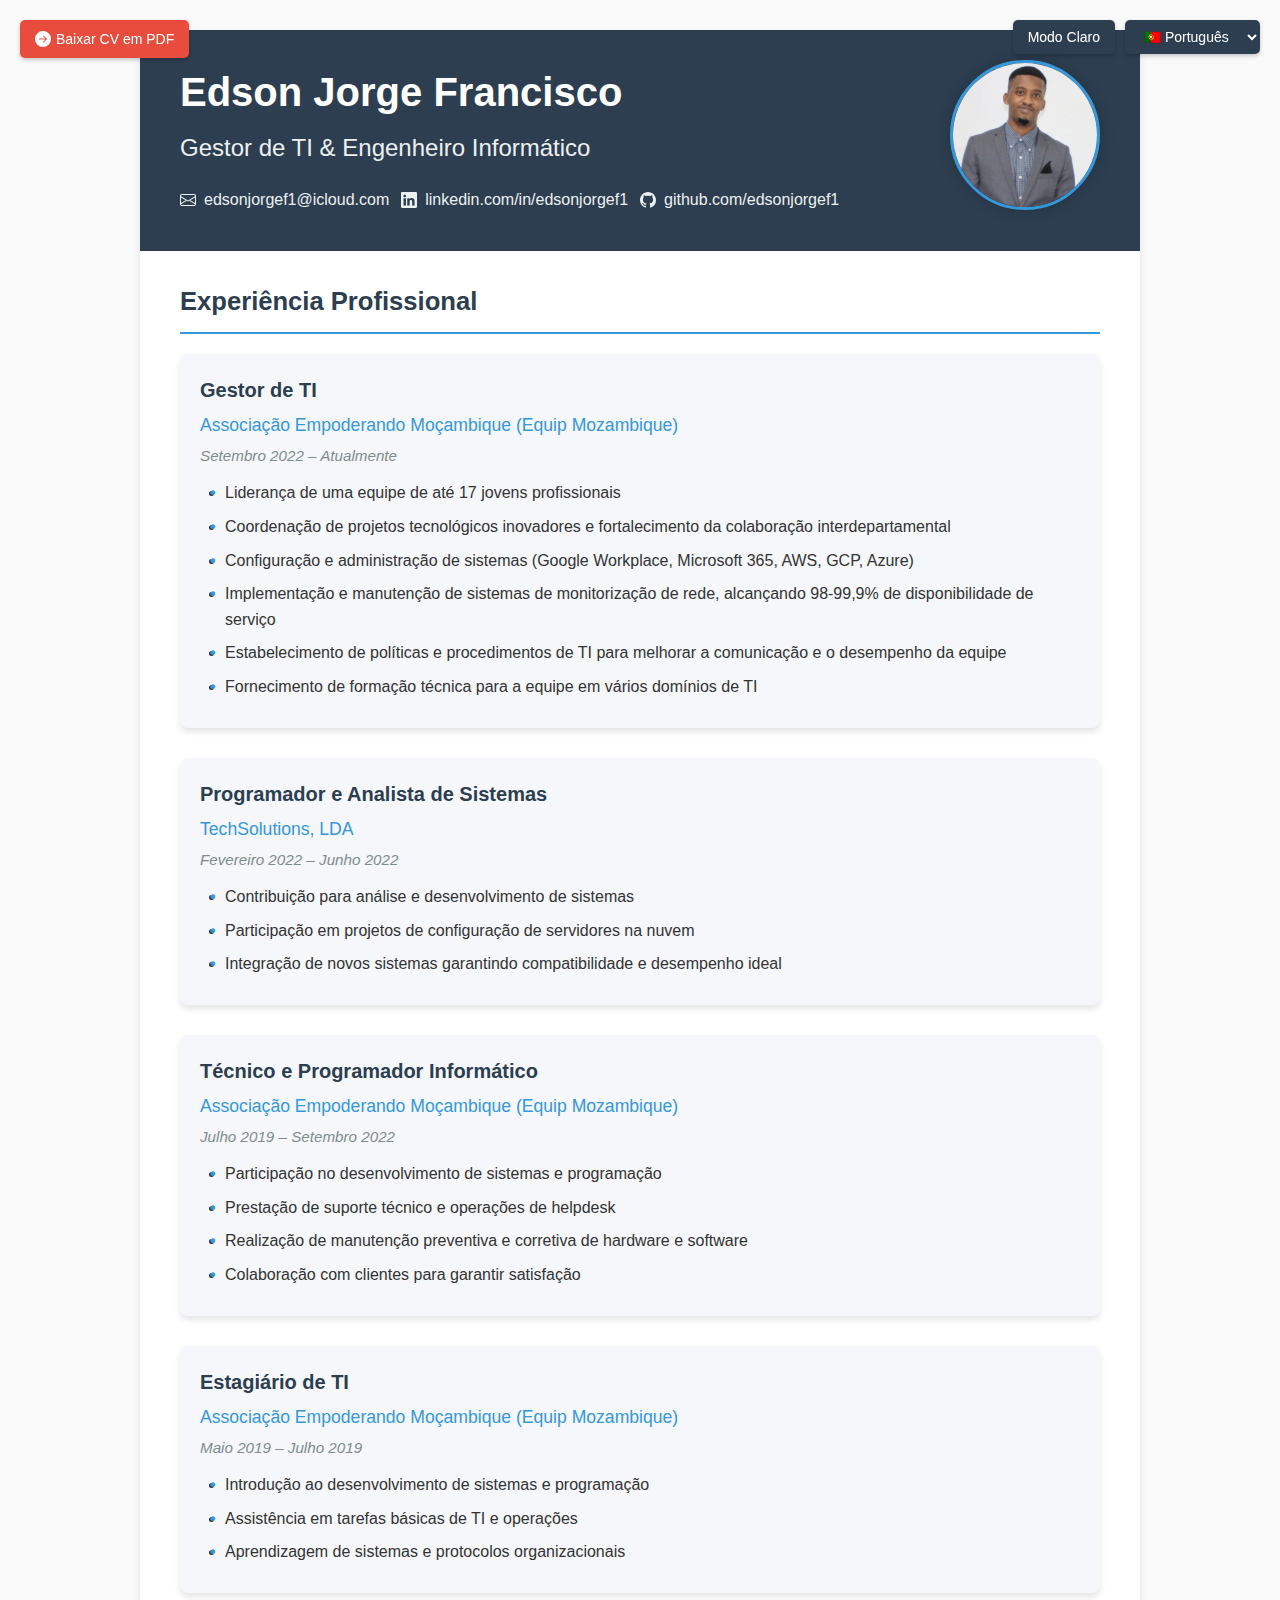
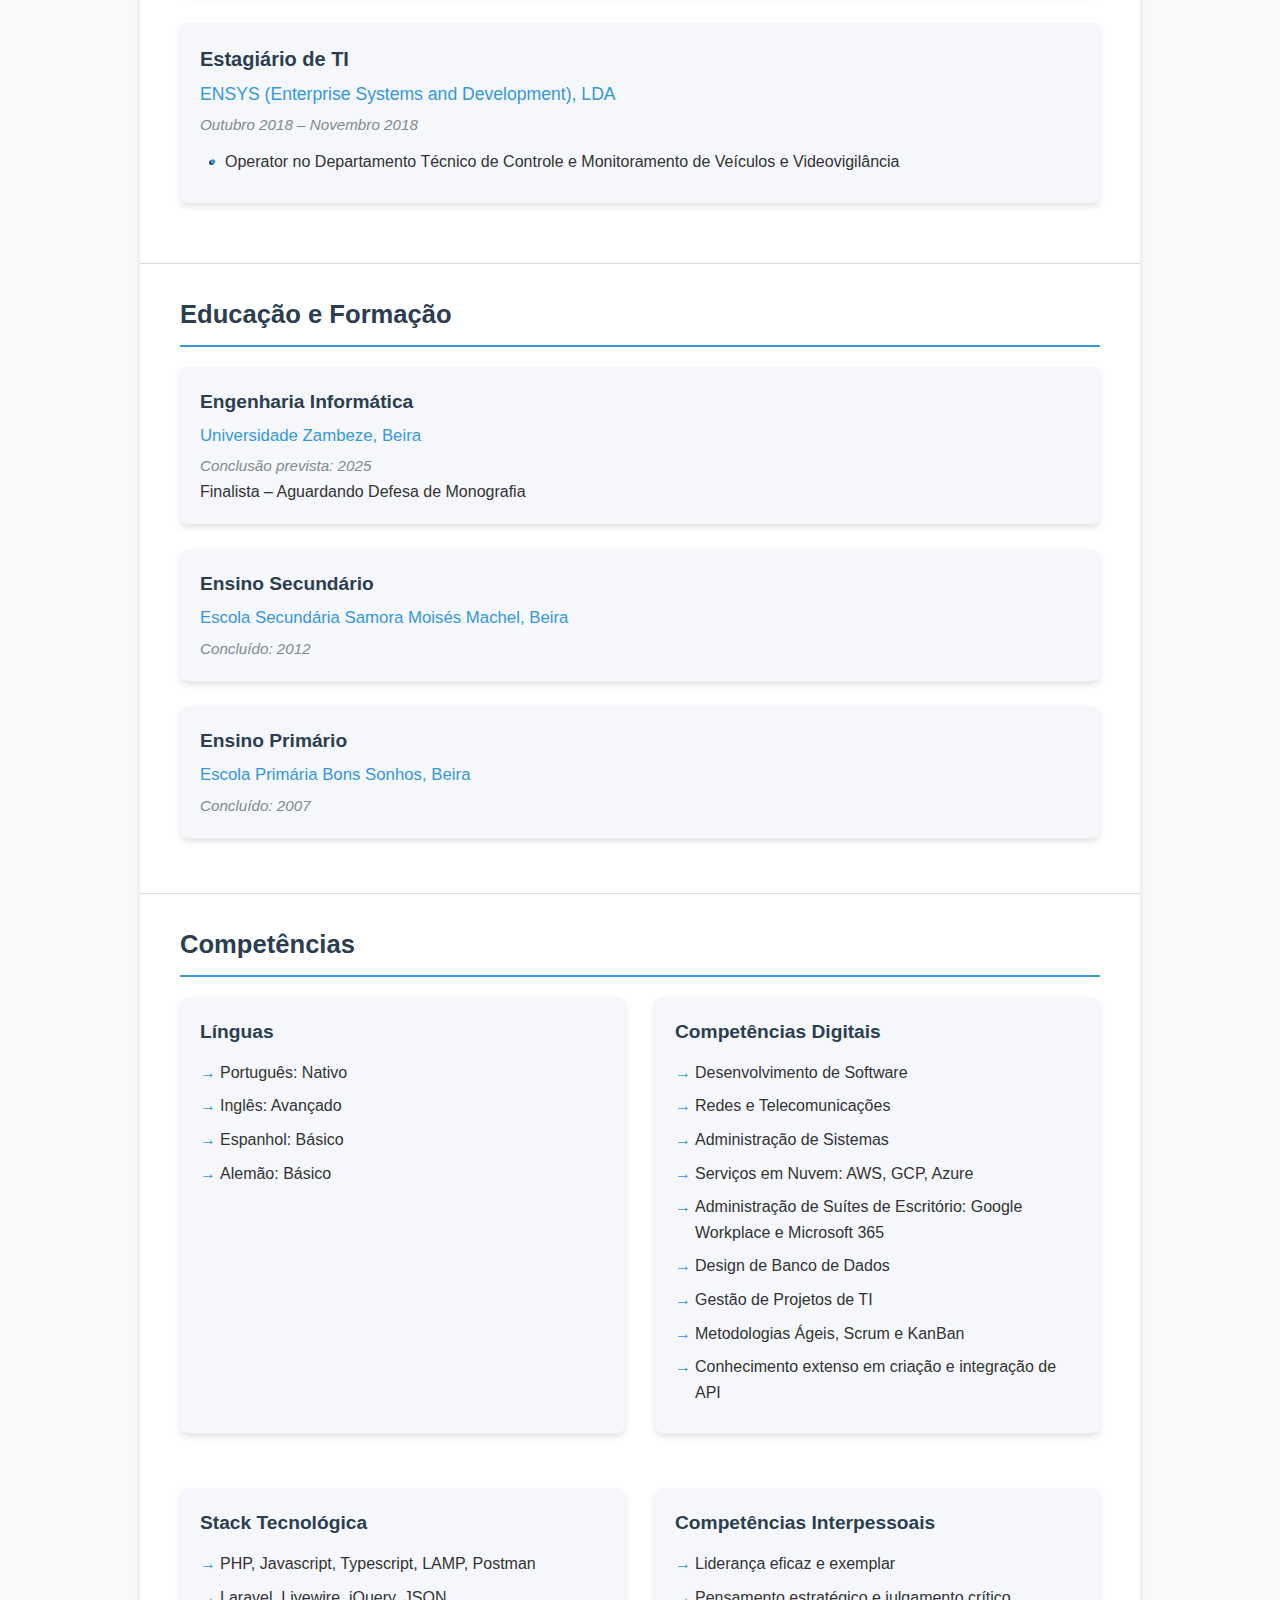
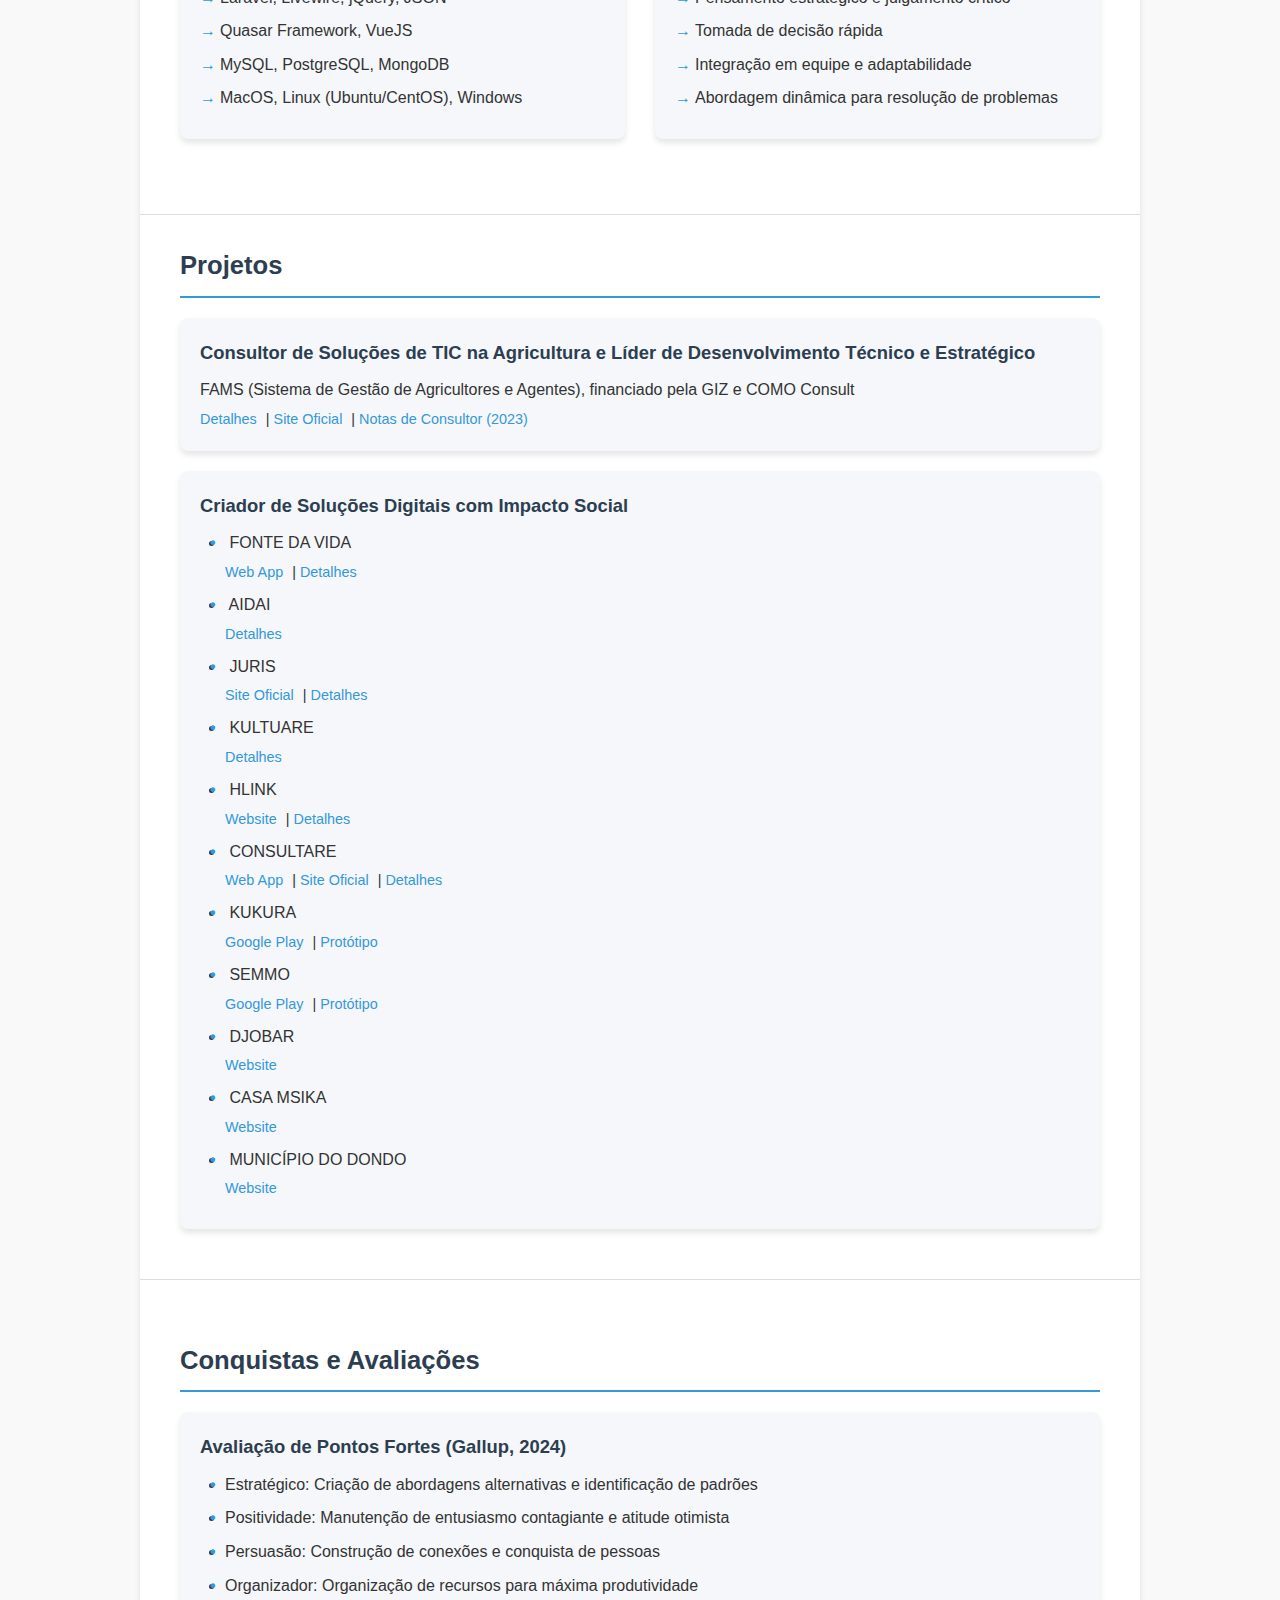
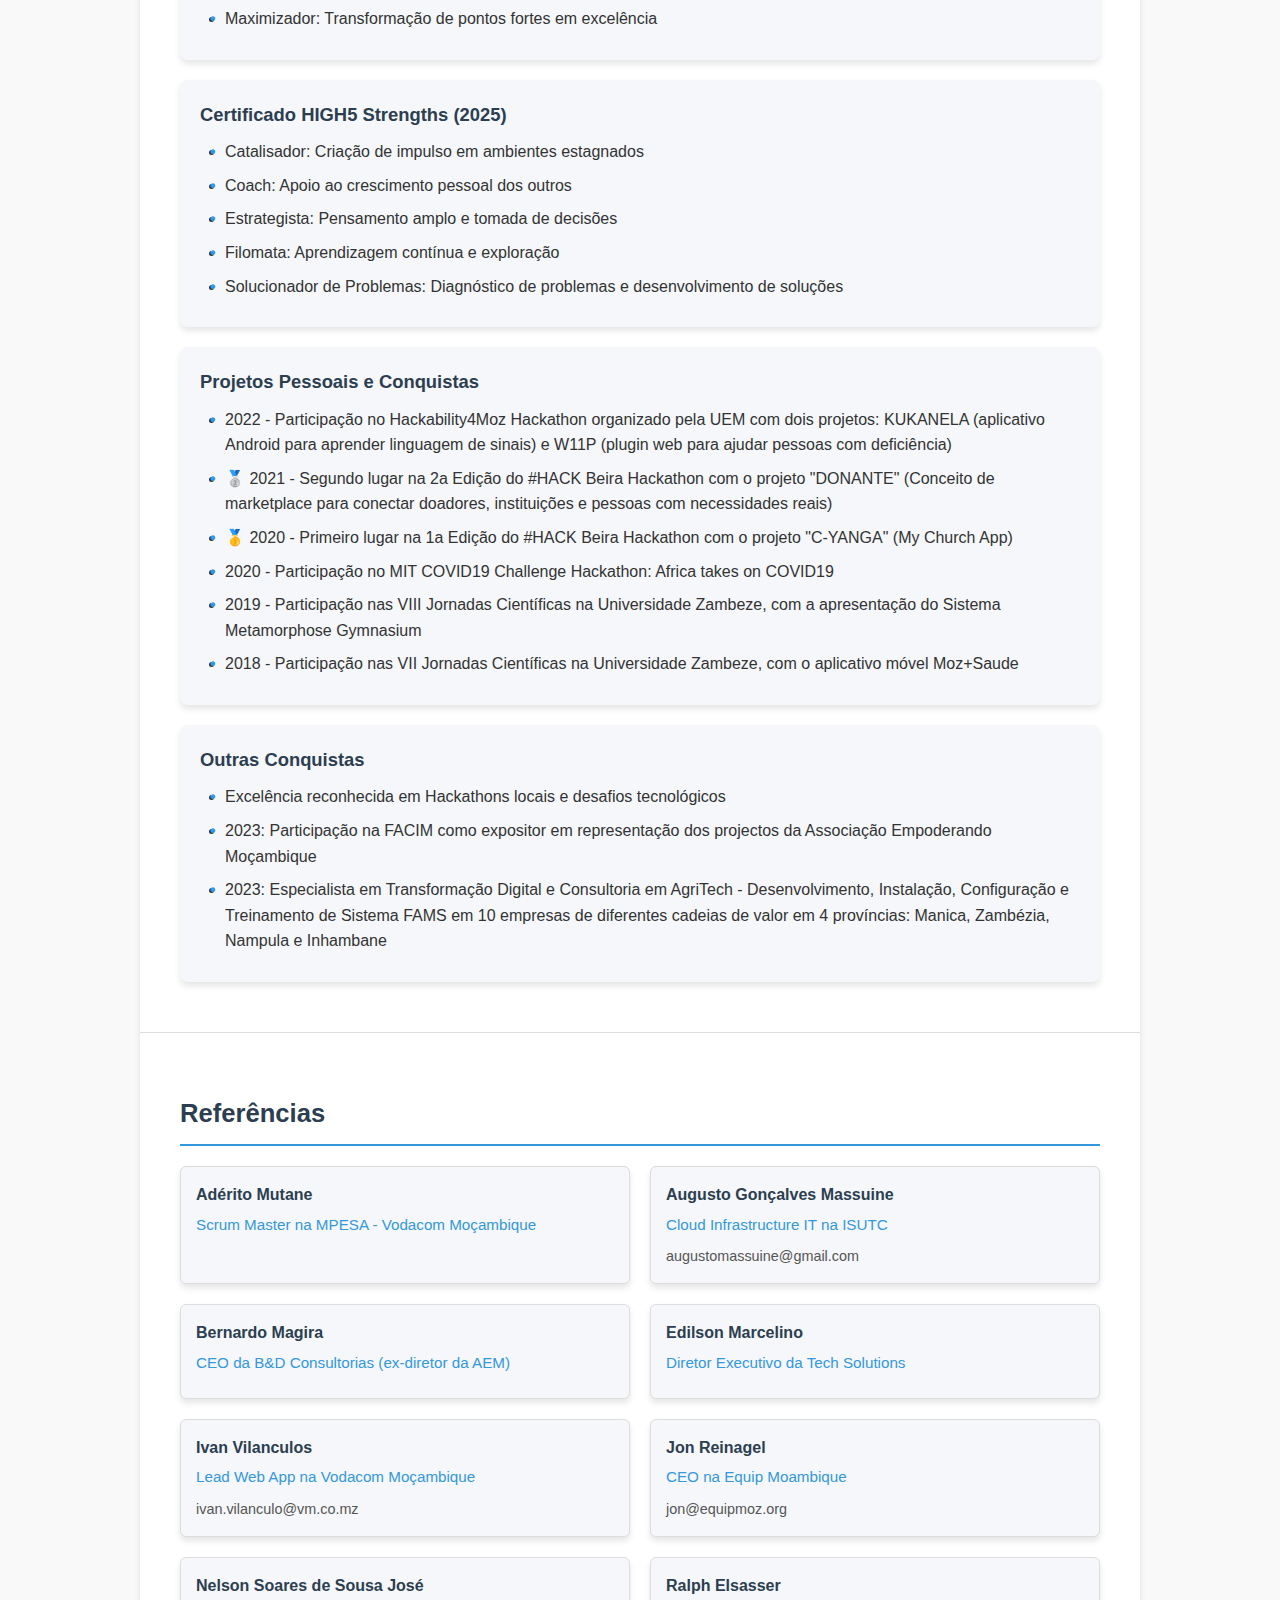
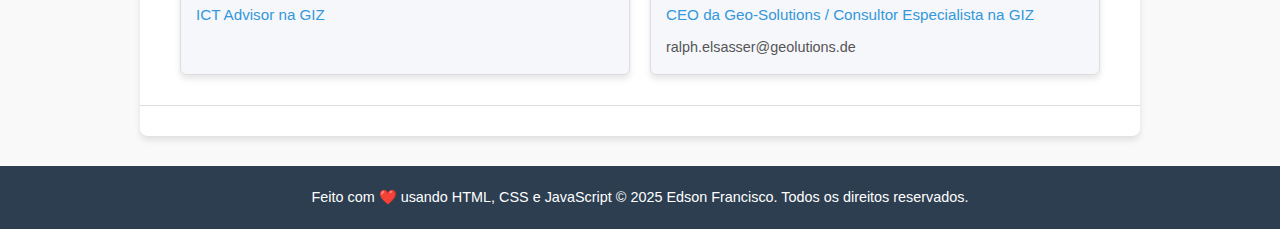
==== commit 0d7f4622: "Implementar melhorias na responsividade do layout" ====
--- a/index.html
+++ b/index.html
@@ -16,6 +16,7 @@
             --container-bg: white;
             --card-shadow: 0 4px 6px rgba(0, 0, 0, 0.1);
             --transition-speed: 0.3s;
+            --animation-delay: 50ms;
         }
 
         [data-theme="dark"] {
@@ -51,6 +52,7 @@
             box-shadow: var(--card-shadow);
             border-radius: 8px;
             overflow: hidden;
+            transition: opacity var(--transition-speed);
         }
         
         .header {
@@ -79,6 +81,7 @@
             display: flex;
             gap: 10px;
             z-index: 1000;
+            transition: transform var(--transition-speed);
         }
 
         .theme-toggle, .lang-toggle {
@@ -89,7 +92,7 @@
             border-radius: 5px;
             cursor: pointer;
             font-size: 14px;
-            transition: background-color var(--transition-speed);
+            transition: background-color var(--transition-speed), transform var(--transition-speed);
             box-shadow: 0 2px 4px rgba(0, 0, 0, 0.2);
         }
 
@@ -158,6 +161,7 @@
         .content-section {
             padding: 30px 40px;
             border-bottom: 1px solid var(--border-color);
+            transition: opacity var(--transition-speed);
         }
         
         .section-title {
@@ -176,6 +180,7 @@
             background-color: var(--light-bg);
             border-radius: 8px;
             box-shadow: var(--card-shadow);
+            transition: opacity var(--transition-speed), transform var(--transition-speed);
         }
         
         .job-title {
@@ -223,6 +228,7 @@
             background-color: var(--light-bg);
             border-radius: 8px;
             box-shadow: var(--card-shadow);
+            transition: opacity var(--transition-speed), transform var(--transition-speed);
         }
         
         .education-title {
@@ -257,6 +263,7 @@
             background-color: var(--light-bg);
             border-radius: 8px;
             box-shadow: var(--card-shadow);
+            transition: opacity var(--transition-speed), transform var(--transition-speed);
         }
         
         .skill-category h3 {
@@ -289,6 +296,7 @@
             background-color: var(--light-bg);
             border-radius: 8px;
             box-shadow: var(--card-shadow);
+            transition: opacity var(--transition-speed), transform var(--transition-speed);
         }
         
         .project-item h3, .achievement-category h3 {
@@ -328,6 +336,7 @@
             padding: 15px;
             background-color: var(--light-bg);
             box-shadow: var(--card-shadow);
+            transition: opacity var(--transition-speed), transform var(--transition-speed);
         }
         
         .reference-name {
@@ -433,6 +442,14 @@
                 display: inline-block;
                 margin: 10px auto;
             }
+        }
+        
+        .job, .education, .skill-category, .project-item, .achievement-category, .reference-item {
+            transition: opacity var(--transition-speed), transform var(--transition-speed);
+        }
+        
+        .job:hover, .education:hover, .skill-category:hover, .project-item:hover, .achievement-category:hover, .reference-item:hover {
+            transform: translateY(-5px);
         }
     </style>
 </head>
@@ -825,186 +842,243 @@
             localStorage.setItem('theme', newTheme);
         }
 
-        // Language switching
+        // Language switching with smooth transition
         function changeLanguage(lang) {
-            document.documentElement.lang = lang;
-            localStorage.setItem('language', lang);
-            
-            // Update title
-            document.title = translations[lang].title;
-            
-            // Update role
-            document.querySelector('.header-left h2').textContent = translations[lang].role;
-            
-            // Update section titles
-            document.querySelectorAll('.section-title').forEach(title => {
-                const section = title.textContent.toLowerCase();
-                if (section.includes('experiência') || section.includes('experience')) {
-                    title.textContent = translations[lang].sections.experience;
-                } else if (section.includes('educação') || section.includes('education')) {
-                    title.textContent = translations[lang].sections.education;
-                } else if (section.includes('competências') || section.includes('skills')) {
-                    title.textContent = translations[lang].sections.skills;
-                } else if (section.includes('projetos') || section.includes('projects')) {
-                    title.textContent = translations[lang].sections.projects;
-                } else if (section.includes('conquistas') || section.includes('achievements')) {
-                    title.textContent = translations[lang].sections.achievements;
-                } else if (section.includes('referências') || section.includes('references')) {
-                    title.textContent = translations[lang].sections.references;
-                }
-            });
-            
-            // Update experience section
-            const jobs = document.querySelectorAll('.job');
-            jobs.forEach((job, index) => {
-                const jobTitle = job.querySelector('.job-title');
-                const jobCompany = job.querySelector('.job-company');
-                const jobDate = job.querySelector('.job-date');
-                const jobDescription = job.querySelector('.job-description');
-
-                let experienceKey;
-                switch(index) {
-                    case 0:
-                        experienceKey = 'itManager';
-                        break;
-                    case 1:
-                        experienceKey = 'programmer';
-                        break;
-                    case 2:
-                        experienceKey = 'technician';
-                        break;
-                    case 3:
-                        experienceKey = 'internAEM';
-                        break;
-                    case 4:
-                        experienceKey = 'internENSYS';
-                        break;
-                }
-
-                if (experienceKey && translations[lang].experience[experienceKey]) {
-                    jobTitle.textContent = translations[lang].experience[experienceKey].title;
-                    jobCompany.textContent = translations[lang].experience[experienceKey].company;
-                    jobDate.textContent = translations[lang].experience[experienceKey].date;
-                    
-                    // Update responsibilities
-                    const responsibilities = translations[lang].experience[experienceKey].responsibilities;
-                    const listItems = jobDescription.querySelectorAll('li');
-                    listItems.forEach((item, i) => {
-                        if (responsibilities[i + 1]) {
-                            item.textContent = responsibilities[i + 1];
+            // Add fade-out effect
+            const container = document.querySelector('.container');
+            container.style.opacity = '0';
+            
+            // Wait for fade-out to complete before changing content
+            setTimeout(() => {
+                document.documentElement.lang = lang;
+                localStorage.setItem('language', lang);
+                
+                // Update title
+                document.title = translations[lang].title;
+                
+                // Update role with animation
+                const roleElement = document.querySelector('.header-left h2');
+                roleElement.style.opacity = '0';
+                setTimeout(() => {
+                    roleElement.textContent = translations[lang].role;
+                    roleElement.style.opacity = '1';
+                }, 100);
+                
+                // Update section titles with staggered animation
+                const sectionTitles = document.querySelectorAll('.section-title');
+                sectionTitles.forEach((title, index) => {
+                    setTimeout(() => {
+                        title.style.opacity = '0';
+                        setTimeout(() => {
+                            const section = title.textContent.toLowerCase();
+                            if (section.includes('experiência') || section.includes('experience')) {
+                                title.textContent = translations[lang].sections.experience;
+                            } else if (section.includes('educação') || section.includes('education')) {
+                                title.textContent = translations[lang].sections.education;
+                            } else if (section.includes('competências') || section.includes('skills')) {
+                                title.textContent = translations[lang].sections.skills;
+                            } else if (section.includes('projetos') || section.includes('projects')) {
+                                title.textContent = translations[lang].sections.projects;
+                            } else if (section.includes('conquistas') || section.includes('achievements')) {
+                                title.textContent = translations[lang].sections.achievements;
+                            } else if (section.includes('referências') || section.includes('references')) {
+                                title.textContent = translations[lang].sections.references;
+                            }
+                            title.style.opacity = '1';
+                        }, 100);
+                    }, index * 50); // Using fixed delay instead of CSS variable
+                });
+                
+                // Update experience section with staggered animation
+                const jobs = document.querySelectorAll('.job');
+                jobs.forEach((job, index) => {
+                    setTimeout(() => {
+                        job.style.opacity = '0';
+                        setTimeout(() => {
+                            const jobTitle = job.querySelector('.job-title');
+                            const jobCompany = job.querySelector('.job-company');
+                            const jobDate = job.querySelector('.job-date');
+                            const jobDescription = job.querySelector('.job-description');
+
+                            let experienceKey;
+                            switch(index) {
+                                case 0:
+                                    experienceKey = 'itManager';
+                                    break;
+                                case 1:
+                                    experienceKey = 'programmer';
+                                    break;
+                                case 2:
+                                    experienceKey = 'technician';
+                                    break;
+                                case 3:
+                                    experienceKey = 'internAEM';
+                                    break;
+                                case 4:
+                                    experienceKey = 'internENSYS';
+                                    break;
+                            }
+
+                            if (experienceKey && translations[lang].experience[experienceKey]) {
+                                jobTitle.textContent = translations[lang].experience[experienceKey].title;
+                                jobCompany.textContent = translations[lang].experience[experienceKey].company;
+                                jobDate.textContent = translations[lang].experience[experienceKey].date;
+                                
+                                // Update responsibilities
+                                const responsibilities = translations[lang].experience[experienceKey].responsibilities;
+                                const listItems = jobDescription.querySelectorAll('li');
+                                listItems.forEach((item, i) => {
+                                    if (responsibilities[i + 1]) {
+                                        item.textContent = responsibilities[i + 1];
+                                    }
+                                });
+                            }
+                            job.style.opacity = '1';
+                        }, 100);
+                    }, index * 50); // Using fixed delay instead of CSS variable
+                });
+
+                // Update education section
+                const educations = document.querySelectorAll('.education');
+                educations.forEach((education, index) => {
+                    const educationTitle = education.querySelector('.education-title');
+                    const educationInstitution = education.querySelector('.education-institution');
+                    const educationDate = education.querySelector('.education-date');
+
+                    let educationKey;
+                    switch(index) {
+                        case 0:
+                            educationKey = 'computerEngineering';
+                            break;
+                        case 1:
+                            educationKey = 'secondary';
+                            break;
+                        case 2:
+                            educationKey = 'primary';
+                            break;
+                    }
+
+                    if (educationKey && translations[lang].education[educationKey]) {
+                        educationTitle.textContent = translations[lang].education[educationKey].title;
+                        educationInstitution.textContent = translations[lang].education[educationKey].institution || translations[lang].education[educationKey].school;
+                        educationDate.textContent = translations[lang].education[educationKey].date;
+                        if (translations[lang].education[educationKey].status) {
+                            education.querySelector('div:last-child').textContent = translations[lang].education[educationKey].status;
                         }
-                    });
-                }
-            });
-
-            // Update education section
-            const educations = document.querySelectorAll('.education');
-            educations.forEach((education, index) => {
-                const educationTitle = education.querySelector('.education-title');
-                const educationInstitution = education.querySelector('.education-institution');
-                const educationDate = education.querySelector('.education-date');
-
-                let educationKey;
-                switch(index) {
-                    case 0:
-                        educationKey = 'computerEngineering';
-                        break;
-                    case 1:
-                        educationKey = 'secondary';
-                        break;
-                    case 2:
-                        educationKey = 'primary';
-                        break;
-                }
-
-                if (educationKey && translations[lang].education[educationKey]) {
-                    educationTitle.textContent = translations[lang].education[educationKey].title;
-                    educationInstitution.textContent = translations[lang].education[educationKey].institution || translations[lang].education[educationKey].school;
-                    educationDate.textContent = translations[lang].education[educationKey].date;
-                    if (translations[lang].education[educationKey].status) {
-                        education.querySelector('div:last-child').textContent = translations[lang].education[educationKey].status;
                     }
-                }
-            });
-
-            // Update skills section
-            const skillCategories = document.querySelectorAll('.skill-category');
-            skillCategories.forEach(category => {
-                const categoryTitle = category.querySelector('h3');
-                const skillItems = category.querySelectorAll('.skill-item');
-
-                if (categoryTitle.textContent.toLowerCase().includes('línguas') || categoryTitle.textContent.toLowerCase().includes('languages')) {
-                    categoryTitle.textContent = translations[lang].skills.languages.title;
-                    skillItems[0].textContent = translations[lang].skills.languages.portuguese;
-                    skillItems[1].textContent = translations[lang].skills.languages.english;
-                    skillItems[2].textContent = translations[lang].skills.languages.spanish;
-                    skillItems[3].textContent = translations[lang].skills.languages.german;
-                } else if (categoryTitle.textContent.toLowerCase().includes('digitais') || categoryTitle.textContent.toLowerCase().includes('digital')) {
-                    categoryTitle.textContent = translations[lang].skills.digital.title;
-                    translations[lang].skills.digital.items.forEach((item, index) => {
-                        if (skillItems[index]) {
-                            skillItems[index].textContent = item;
-                        }
-                    });
-                } else if (categoryTitle.textContent.toLowerCase().includes('interpessoais') || categoryTitle.textContent.toLowerCase().includes('interpersonal')) {
-                    categoryTitle.textContent = translations[lang].skills.interpersonal.title;
-                    translations[lang].skills.interpersonal.items.forEach((item, index) => {
-                        if (skillItems[index]) {
-                            skillItems[index].textContent = item;
-                        }
-                    });
-                } else if (categoryTitle.textContent.toLowerCase().includes('stack tecnológica') || categoryTitle.textContent.toLowerCase().includes('tech stack')) {
-                    categoryTitle.textContent = translations[lang].sections.techStack;
-                    translations[lang].skills.techStack.items.forEach((item, index) => {
-                        if (skillItems[index]) {
-                            skillItems[index].textContent = item;
-                        }
-                    });
-                }
-            });
-
-            // Update projects section
-            const projectItems = document.querySelectorAll('.project-item');
-            projectItems.forEach((project, index) => {
-                const projectTitle = project.querySelector('h3');
-                if (translations[lang].projects && translations[lang].projects[index]) {
-                    projectTitle.textContent = translations[lang].projects[index].title;
-                    const projectDescription = project.querySelector('p');
-                    if (projectDescription && translations[lang].projects[index].description) {
-                        projectDescription.textContent = translations[lang].projects[index].description;
-                    }
-                }
-            });
-
-            // Update achievements section
-            const achievementCategories = document.querySelectorAll('.achievement-category');
-            achievementCategories.forEach((category, index) => {
-                const categoryTitle = category.querySelector('h3');
-                if (translations[lang].achievements && translations[lang].achievements[index]) {
-                    categoryTitle.textContent = translations[lang].achievements[index].title;
-                    const achievementItems = category.querySelectorAll('.achievement-items li');
-                    if (translations[lang].achievements[index].items) {
-                        achievementItems.forEach((item, i) => {
-                            if (translations[lang].achievements[index].items[i]) {
-                                item.textContent = translations[lang].achievements[index].items[i];
+                });
+
+                // Update skills section
+                const skillCategories = document.querySelectorAll('.skill-category');
+                skillCategories.forEach(category => {
+                    const categoryTitle = category.querySelector('h3');
+                    const skillItems = category.querySelectorAll('.skill-item');
+
+                    if (categoryTitle.textContent.toLowerCase().includes('línguas') || categoryTitle.textContent.toLowerCase().includes('languages')) {
+                        categoryTitle.textContent = translations[lang].skills.languages.title;
+                        skillItems[0].textContent = translations[lang].skills.languages.portuguese;
+                        skillItems[1].textContent = translations[lang].skills.languages.english;
+                        skillItems[2].textContent = translations[lang].skills.languages.spanish;
+                        skillItems[3].textContent = translations[lang].skills.languages.german;
+                    } else if (categoryTitle.textContent.toLowerCase().includes('digitais') || categoryTitle.textContent.toLowerCase().includes('digital')) {
+                        categoryTitle.textContent = translations[lang].skills.digital.title;
+                        translations[lang].skills.digital.items.forEach((item, index) => {
+                            if (skillItems[index]) {
+                                skillItems[index].textContent = item;
+                            }
+                        });
+                    } else if (categoryTitle.textContent.toLowerCase().includes('interpessoais') || categoryTitle.textContent.toLowerCase().includes('interpersonal')) {
+                        categoryTitle.textContent = translations[lang].skills.interpersonal.title;
+                        translations[lang].skills.interpersonal.items.forEach((item, index) => {
+                            if (skillItems[index]) {
+                                skillItems[index].textContent = item;
+                            }
+                        });
+                    } else if (categoryTitle.textContent.toLowerCase().includes('stack tecnológica') || categoryTitle.textContent.toLowerCase().includes('tech stack')) {
+                        categoryTitle.textContent = translations[lang].sections.techStack;
+                        translations[lang].skills.techStack.items.forEach((item, index) => {
+                            if (skillItems[index]) {
+                                skillItems[index].textContent = item;
                             }
                         });
                     }
-                }
-            });
-
-            // Update footer
-            document.querySelector('footer p').textContent = translations[lang].footer.copyright;
-            
-            // Update download CV text
-            document.getElementById('download-text').textContent = translations[lang].sections.downloadCV;
-
-            // Update theme toggle button text
-            const themeToggle = document.querySelector('.theme-toggle');
-            const currentTheme = document.body.getAttribute('data-theme');
-            themeToggle.textContent = currentTheme === 'dark' ? 
-                translations[lang].theme.darkMode : 
-                translations[lang].theme.lightMode;
+                });
+
+                // Update projects section
+                const projectItems = document.querySelectorAll('.project-item');
+                projectItems.forEach((project, index) => {
+                    const projectTitle = project.querySelector('h3');
+                    if (translations[lang].projects && translations[lang].projects[index]) {
+                        projectTitle.textContent = translations[lang].projects[index].title;
+                        const projectDescription = project.querySelector('p');
+                        if (projectDescription && translations[lang].projects[index].description) {
+                            projectDescription.textContent = translations[lang].projects[index].description;
+                        }
+                    }
+                });
+
+                // Update achievements section
+                const achievementCategories = document.querySelectorAll('.achievement-category');
+                achievementCategories.forEach((category, index) => {
+                    const categoryTitle = category.querySelector('h3');
+                    if (translations[lang].achievements && translations[lang].achievements[index]) {
+                        categoryTitle.textContent = translations[lang].achievements[index].title;
+                        const achievementItems = category.querySelectorAll('.achievement-items li');
+                        if (translations[lang].achievements[index].items) {
+                            achievementItems.forEach((item, i) => {
+                                if (translations[lang].achievements[index].items[i]) {
+                                    item.textContent = translations[lang].achievements[index].items[i];
+                                }
+                            });
+                        }
+                    }
+                });
+
+                // Update references section
+                const referenceItems = document.querySelectorAll('.reference-item');
+                referenceItems.forEach((reference, index) => {
+                    if (translations[lang].references && translations[lang].references[index]) {
+                        const referenceName = reference.querySelector('.reference-name');
+                        const referencePosition = reference.querySelector('.reference-position');
+                        const referenceContact = reference.querySelector('.reference-contact');
+                        
+                        if (referenceName) {
+                            referenceName.textContent = translations[lang].references[index].name;
+                        }
+                        if (referencePosition) {
+                            referencePosition.textContent = translations[lang].references[index].position;
+                        }
+                        if (referenceContact && translations[lang].references[index].contact) {
+                            referenceContact.textContent = translations[lang].references[index].contact;
+                        }
+                    }
+                });
+
+                // Update footer
+                document.querySelector('footer p').textContent = translations[lang].footer.copyright;
+                
+                // Update download CV text with animation
+                const downloadText = document.getElementById('download-text');
+                downloadText.style.opacity = '0';
+                setTimeout(() => {
+                    downloadText.textContent = translations[lang].sections.downloadCV;
+                    downloadText.style.opacity = '1';
+                }, 100);
+
+                // Update theme toggle button text with animation
+                const themeToggle = document.querySelector('.theme-toggle');
+                themeToggle.style.opacity = '0';
+                setTimeout(() => {
+                    const currentTheme = document.body.getAttribute('data-theme');
+                    themeToggle.textContent = currentTheme === 'dark' ? 
+                        translations[lang].theme.darkMode : 
+                        translations[lang].theme.lightMode;
+                    themeToggle.style.opacity = '1';
+                }, 100);
+                
+                // Add fade-in effect
+                container.style.opacity = '1';
+            }, 300); // Match this with the transition speed in CSS
         }
 
         // Initialize theme and language from localStorage
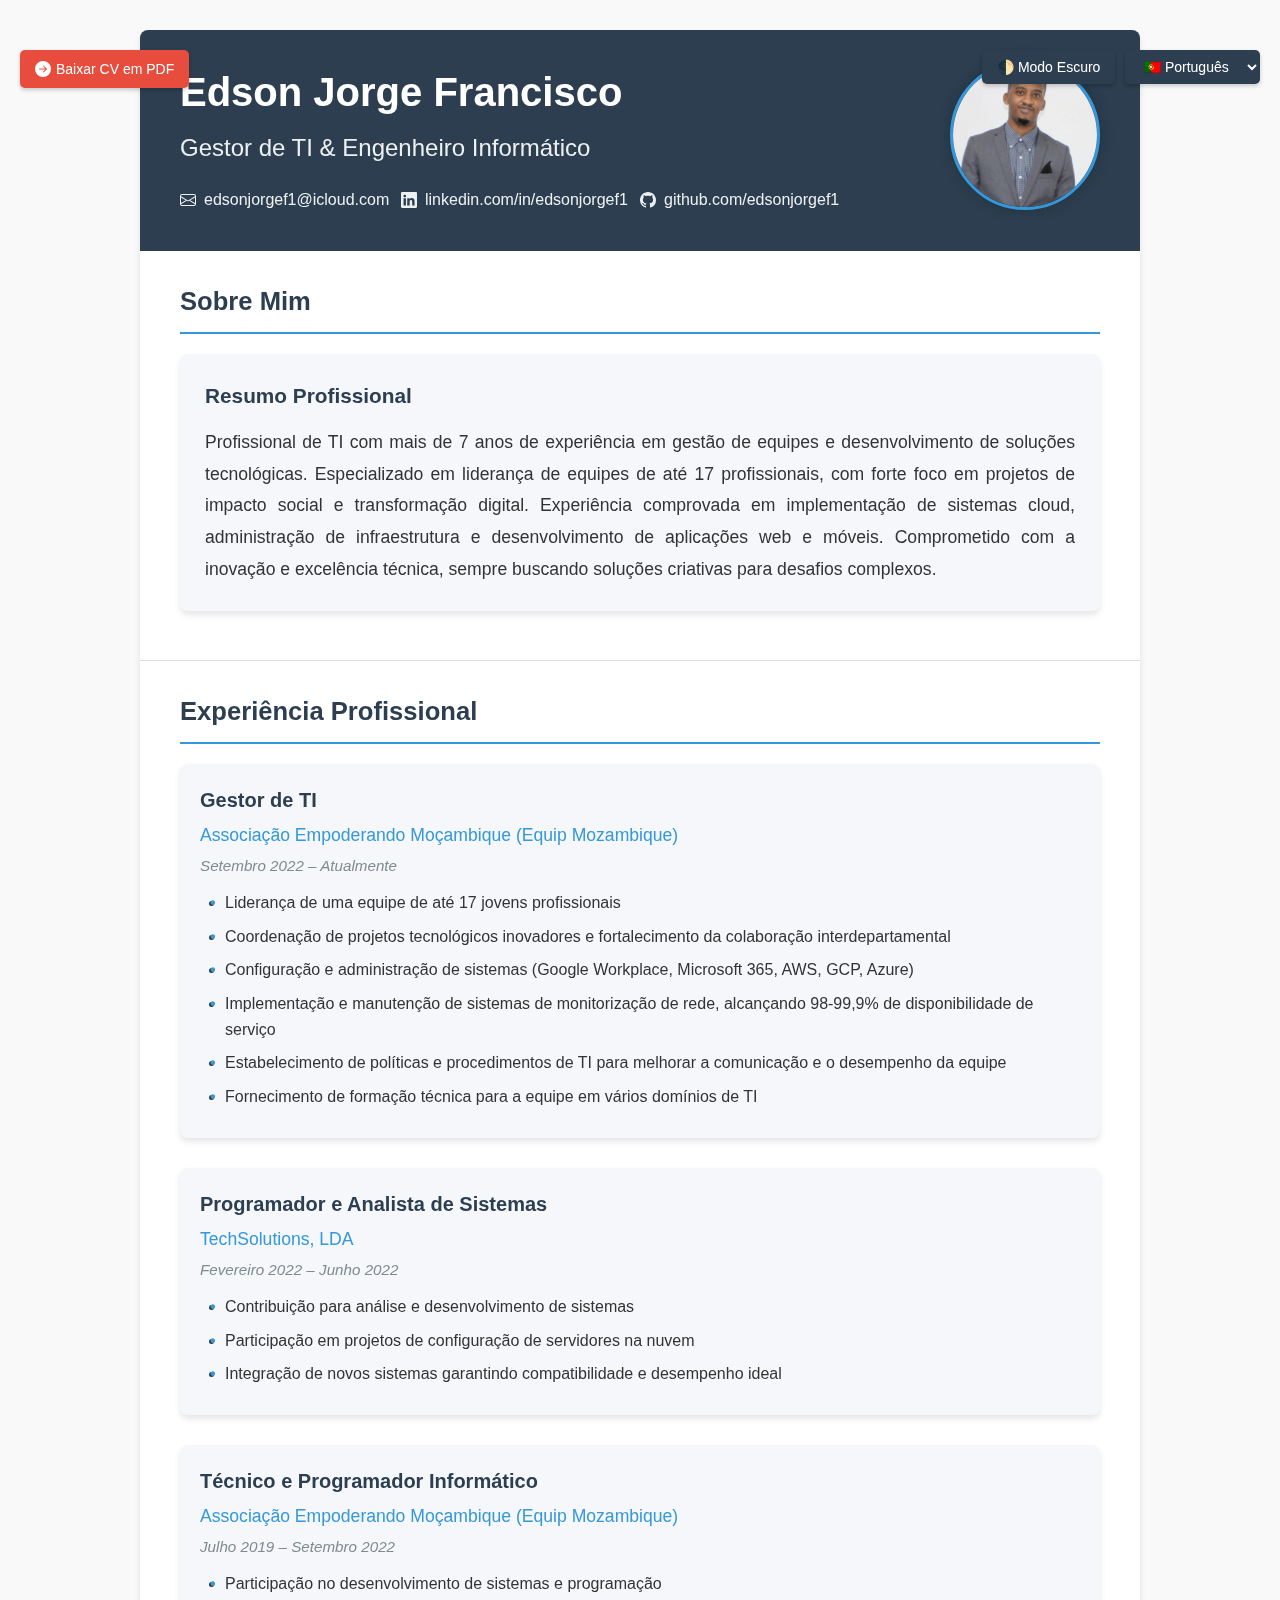
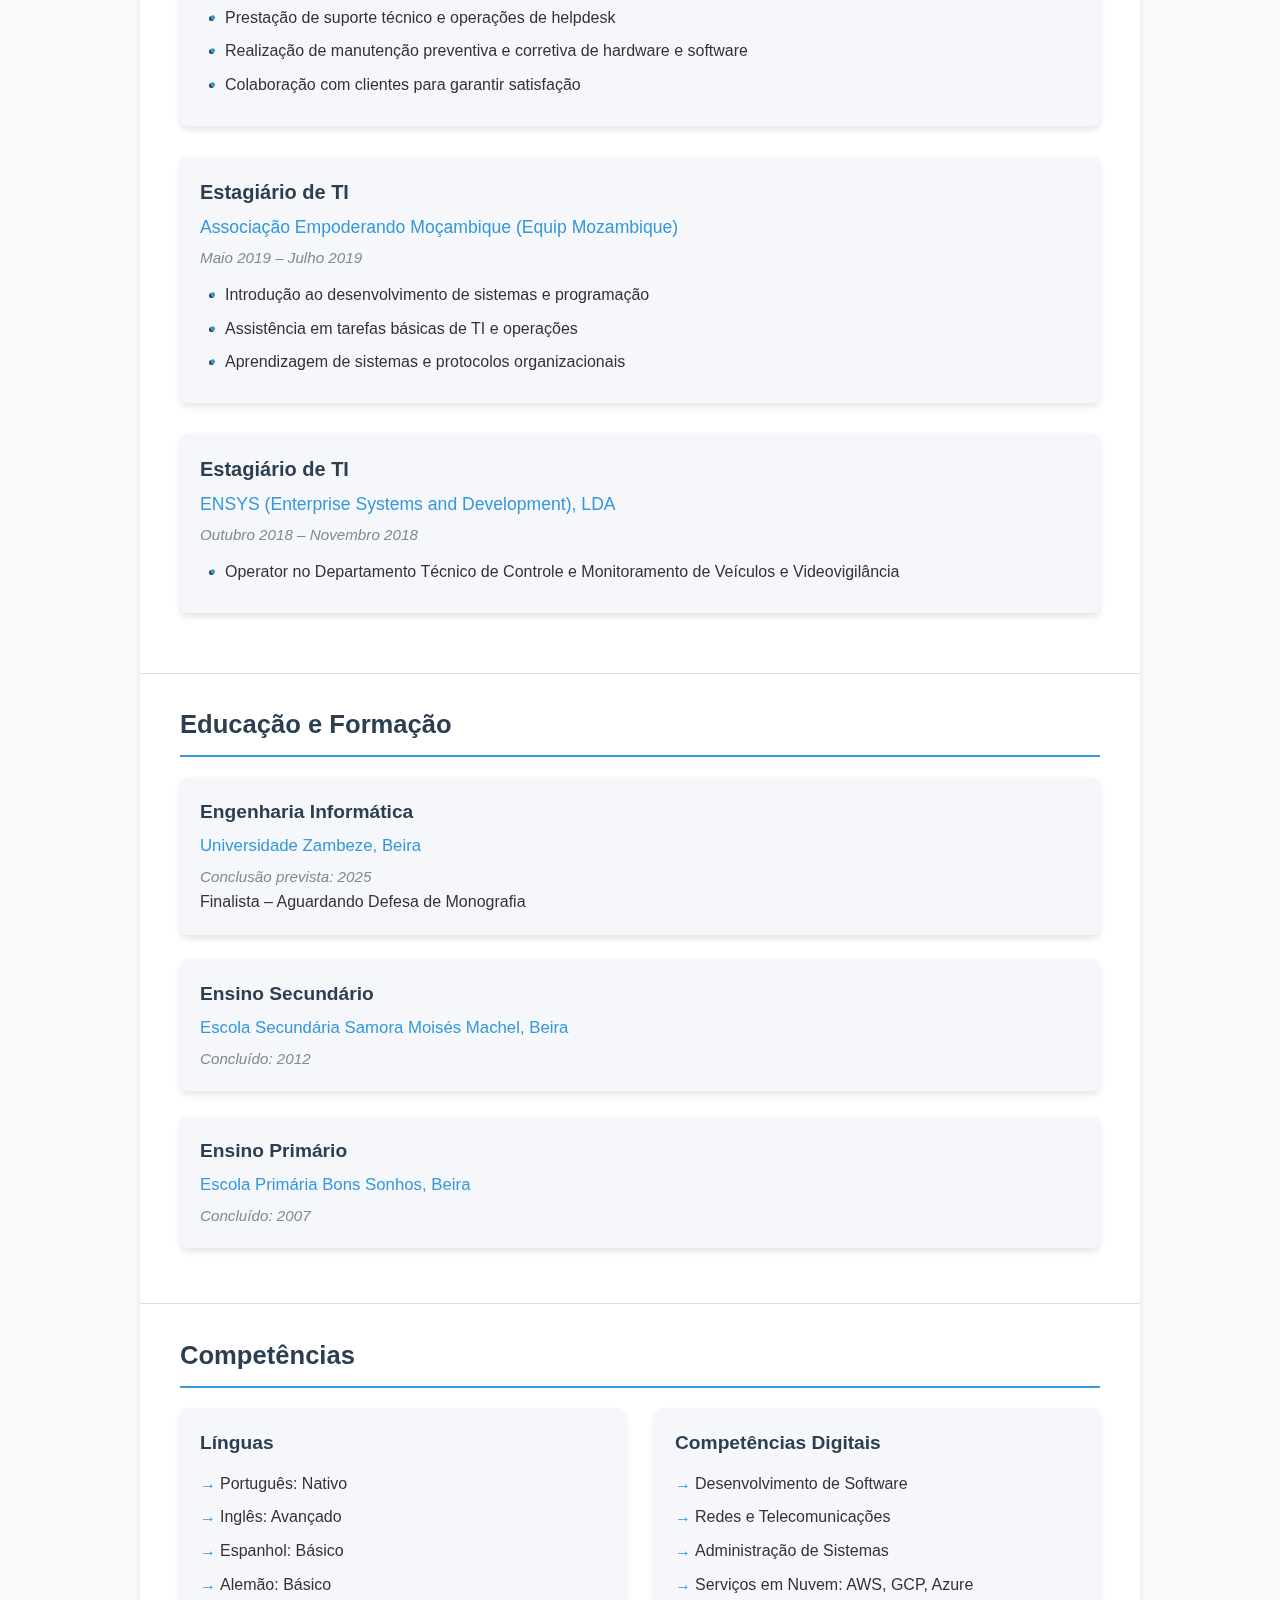
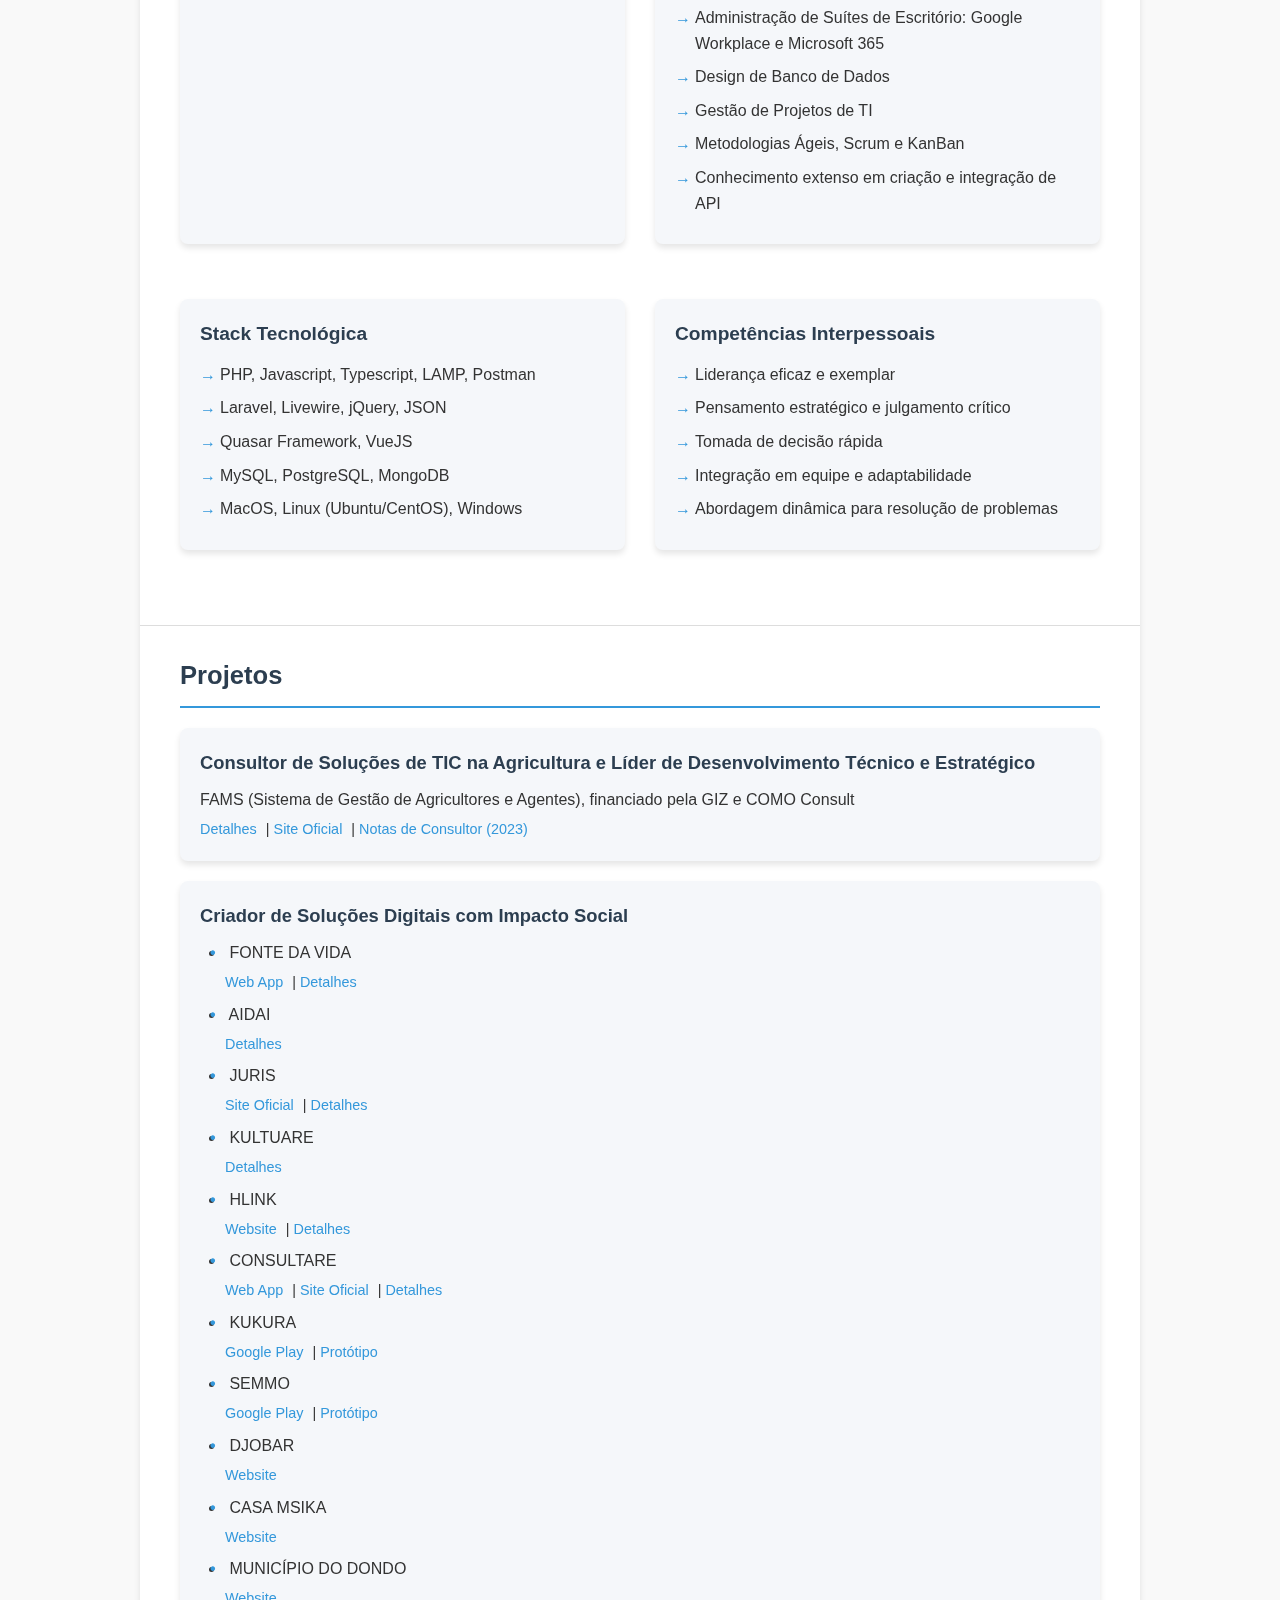
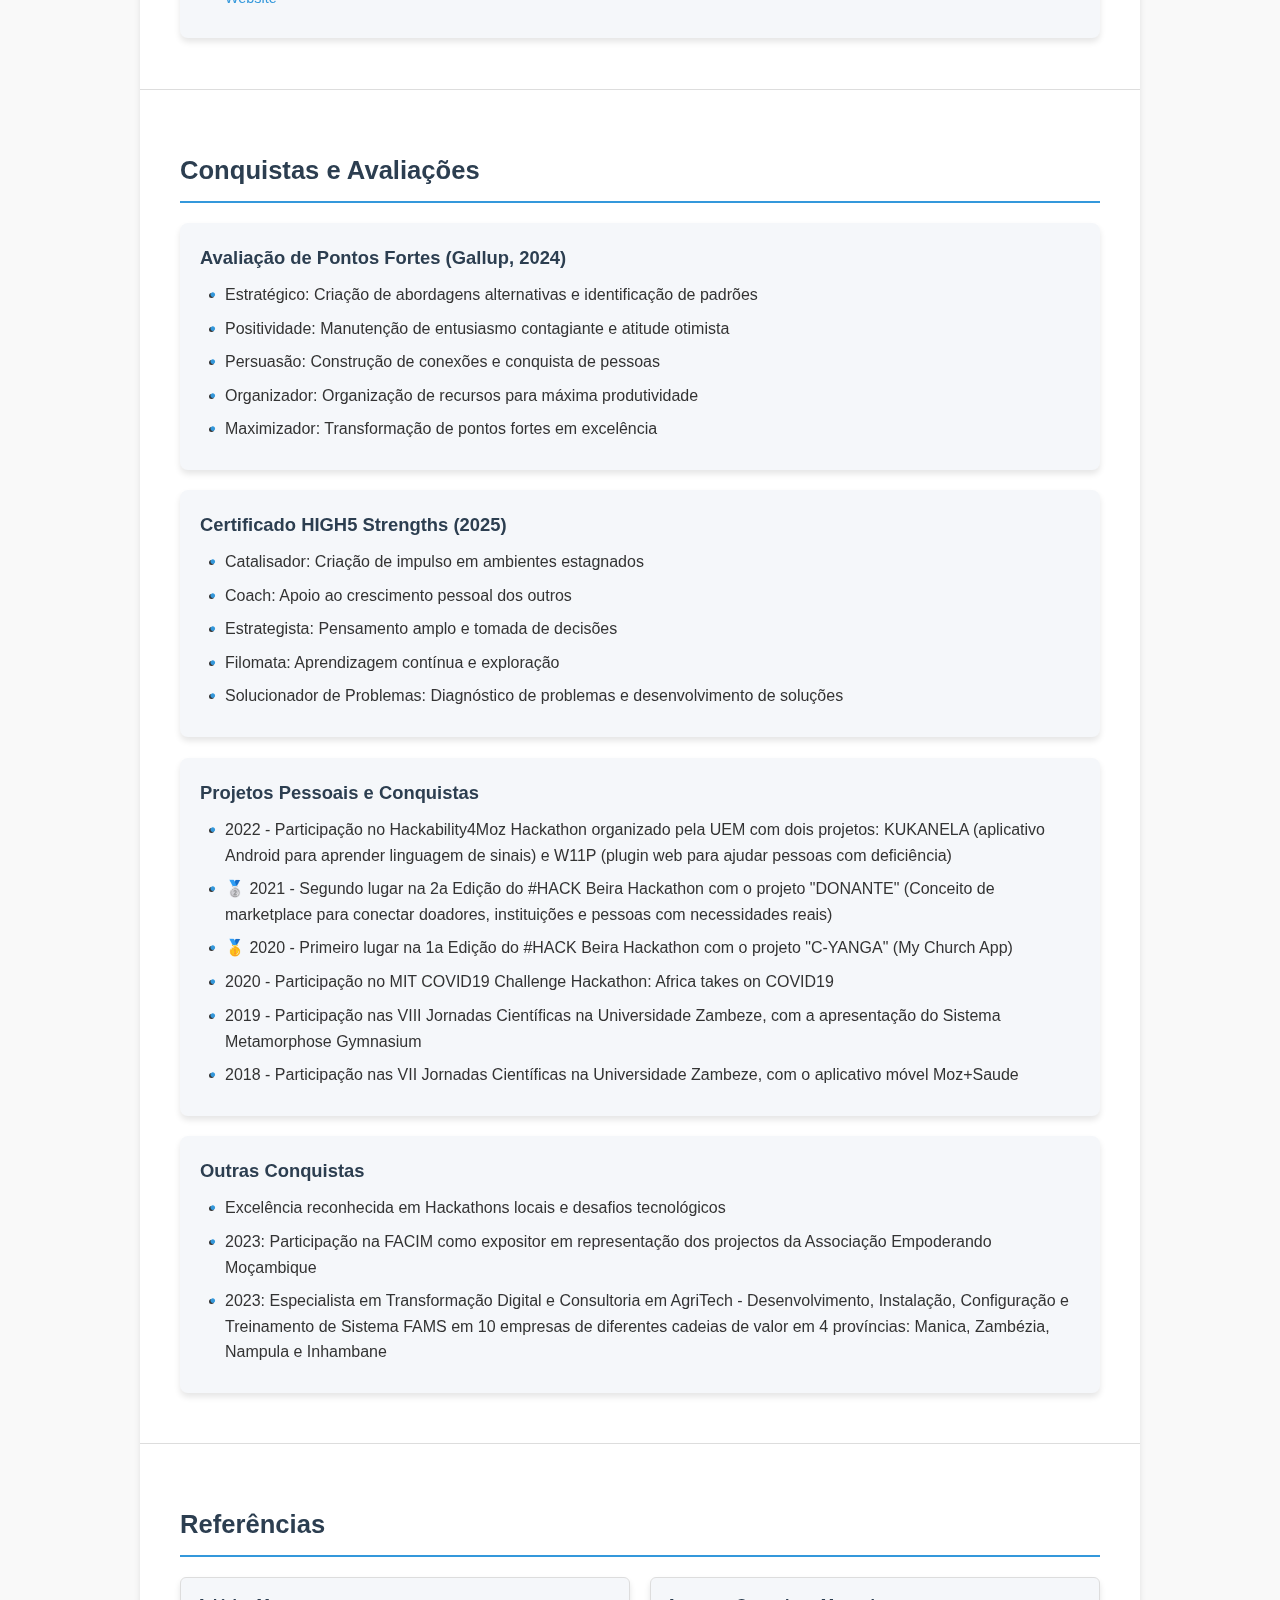
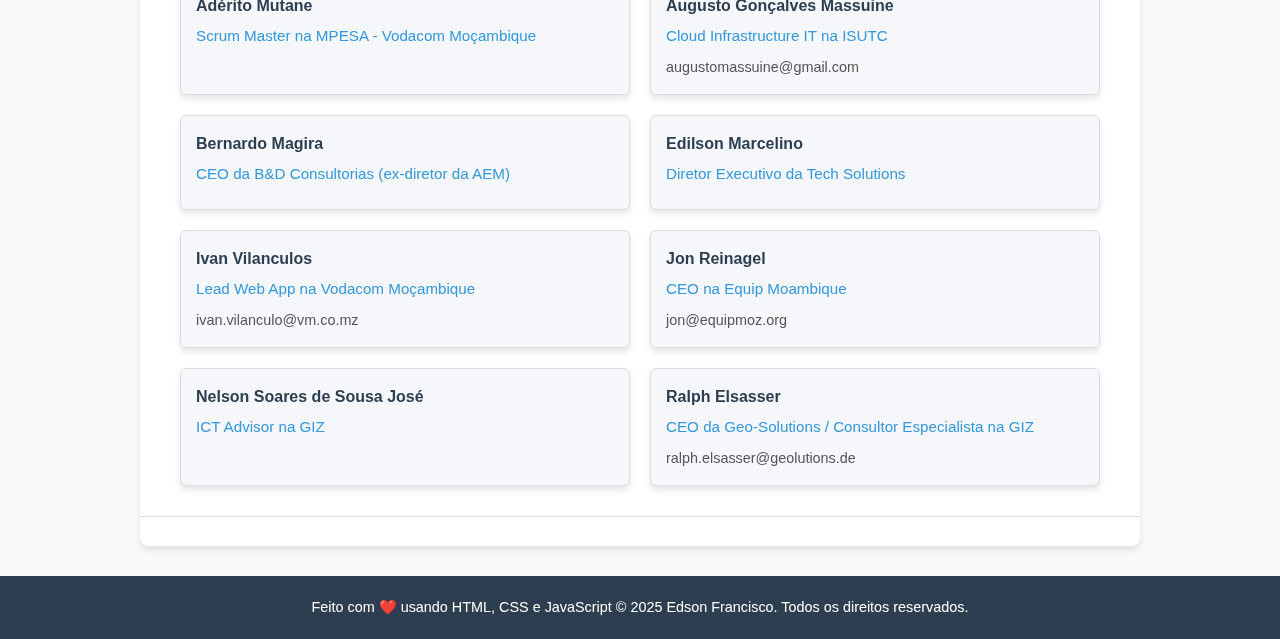
==== commit b136780a: "Adicionar seções sobre "Sobre Mim" em múltiplos idiomas no arquivo de traduções" ====
--- a/index.html
+++ b/index.html
@@ -17,6 +17,7 @@
             --card-shadow: 0 4px 6px rgba(0, 0, 0, 0.1);
             --transition-speed: 0.3s;
             --animation-delay: 50ms;
+            --animation-timing: cubic-bezier(0.4, 0, 0.2, 1);
         }
 
         [data-theme="dark"] {
@@ -36,7 +37,11 @@
             padding: 0;
             box-sizing: border-box;
             font-family: 'Segoe UI', Tahoma, Geneva, Verdana, sans-serif;
-            transition: background-color var(--transition-speed), color var(--transition-speed);
+            transition: background-color var(--transition-speed) var(--animation-timing),
+                        color var(--transition-speed) var(--animation-timing),
+                        transform var(--transition-speed) var(--animation-timing),
+                        opacity var(--transition-speed) var(--animation-timing);
+            will-change: transform, opacity;
         }
         
         body {
@@ -52,7 +57,8 @@
             box-shadow: var(--card-shadow);
             border-radius: 8px;
             overflow: hidden;
-            transition: opacity var(--transition-speed);
+            transition: opacity var(--transition-speed) var(--animation-timing);
+            will-change: opacity;
         }
         
         .header {
@@ -174,13 +180,48 @@
             position: relative;
         }
         
+        .about-section {
+            background-color: var(--light-bg);
+            border-radius: 8px;
+            padding: 25px;
+            margin-bottom: 20px;
+            box-shadow: var(--card-shadow);
+            transition: opacity var(--transition-speed) var(--animation-timing),
+                        transform var(--transition-speed) var(--animation-timing);
+            will-change: transform, opacity;
+            backface-visibility: hidden;
+            transform: translateZ(0);
+        }
+        
+        .about-section:hover {
+            transform: translateY(-5px) translateZ(0);
+        }
+        
+        .about-title {
+            color: var(--primary-color);
+            font-size: 1.3rem;
+            font-weight: 600;
+            margin-bottom: 15px;
+        }
+        
+        .about-content {
+            color: var(--text-color);
+            line-height: 1.8;
+            font-size: 1.1rem;
+            text-align: justify;
+        }
+        
         .job {
             margin-bottom: 30px;
             padding: 20px;
             background-color: var(--light-bg);
             border-radius: 8px;
             box-shadow: var(--card-shadow);
-            transition: opacity var(--transition-speed), transform var(--transition-speed);
+            transition: opacity var(--transition-speed) var(--animation-timing),
+                        transform var(--transition-speed) var(--animation-timing);
+            will-change: transform, opacity;
+            backface-visibility: hidden;
+            transform: translateZ(0);
         }
         
         .job-title {
@@ -228,7 +269,11 @@
             background-color: var(--light-bg);
             border-radius: 8px;
             box-shadow: var(--card-shadow);
-            transition: opacity var(--transition-speed), transform var(--transition-speed);
+            transition: opacity var(--transition-speed) var(--animation-timing),
+                        transform var(--transition-speed) var(--animation-timing);
+            will-change: transform, opacity;
+            backface-visibility: hidden;
+            transform: translateZ(0);
         }
         
         .education-title {
@@ -263,7 +308,11 @@
             background-color: var(--light-bg);
             border-radius: 8px;
             box-shadow: var(--card-shadow);
-            transition: opacity var(--transition-speed), transform var(--transition-speed);
+            transition: opacity var(--transition-speed) var(--animation-timing),
+                        transform var(--transition-speed) var(--animation-timing);
+            will-change: transform, opacity;
+            backface-visibility: hidden;
+            transform: translateZ(0);
         }
         
         .skill-category h3 {
@@ -296,7 +345,11 @@
             background-color: var(--light-bg);
             border-radius: 8px;
             box-shadow: var(--card-shadow);
-            transition: opacity var(--transition-speed), transform var(--transition-speed);
+            transition: opacity var(--transition-speed) var(--animation-timing),
+                        transform var(--transition-speed) var(--animation-timing);
+            will-change: transform, opacity;
+            backface-visibility: hidden;
+            transform: translateZ(0);
         }
         
         .project-item h3, .achievement-category h3 {
@@ -336,7 +389,11 @@
             padding: 15px;
             background-color: var(--light-bg);
             box-shadow: var(--card-shadow);
-            transition: opacity var(--transition-speed), transform var(--transition-speed);
+            transition: opacity var(--transition-speed) var(--animation-timing),
+                        transform var(--transition-speed) var(--animation-timing);
+            will-change: transform, opacity;
+            backface-visibility: hidden;
+            transform: translateZ(0);
         }
         
         .reference-name {
@@ -445,11 +502,23 @@
         }
         
         .job, .education, .skill-category, .project-item, .achievement-category, .reference-item {
-            transition: opacity var(--transition-speed), transform var(--transition-speed);
-        }
-        
-        .job:hover, .education:hover, .skill-category:hover, .project-item:hover, .achievement-category:hover, .reference-item:hover {
-            transform: translateY(-5px);
+            transition: opacity var(--transition-speed) var(--animation-timing),
+                        transform var(--transition-speed) var(--animation-timing);
+            will-change: transform, opacity;
+            backface-visibility: hidden;
+            transform: translateZ(0);
+        }
+        
+        .job:hover, .education:hover, .skill-category:hover, .project-item:hover, 
+        .achievement-category:hover, .reference-item:hover {
+            transform: translateY(-5px) translateZ(0);
+        }
+
+        @media (prefers-reduced-motion: reduce) {
+            * {
+                transition: none !important;
+                animation: none !important;
+            }
         }
     </style>
 </head>
@@ -500,6 +569,14 @@
                 </div>
             </div>
             <img src="assets/images/profile_pic.png" alt="Edson Jorge Francisco" class="profile-image">
+        </div>
+        
+        <div class="content-section">
+            <h2 class="section-title">Sobre Mim</h2>
+            <div class="about-section">
+                <h3 class="about-title">Resumo Profissional</h3>
+                <p class="about-content">Profissional de TI com mais de 5 anos de experiência em gestão de equipes e desenvolvimento de soluções tecnológicas. Especializado em liderança de equipes de até 17 profissionais, com forte foco em projetos de impacto social e transformação digital. Experiência comprovada em implementação de sistemas cloud, administração de infraestrutura e desenvolvimento de aplicações web e móveis. Comprometido com a inovação e excelência técnica, sempre buscando soluções criativas para desafios complexos.</p>
+            </div>
         </div>
         
         <div class="content-section">
@@ -833,261 +910,392 @@
 
     <script src="translations.js"></script>
     <script>
-        // Theme toggling
+        // Cache para armazenar elementos DOM frequentemente acessados
+        const DOMCache = {
+            container: null,
+            roleElement: null,
+            sectionTitles: null,
+            aboutSection: null,
+            jobs: null,
+            educations: null,
+            skillCategories: null,
+            projectItems: null,
+            achievementCategories: null,
+            referenceItems: null,
+            downloadText: null,
+            themeToggle: null,
+            footer: null
+        };
+
+        // Mapeamento de seções para evitar múltiplas verificações de strings
+        const SECTION_MAPPING = {
+            'experiência': 'experience',
+            'experience': 'experience',
+            'educação': 'education',
+            'education': 'education',
+            'competências': 'skills',
+            'skills': 'skills',
+            'projetos': 'projects',
+            'projects': 'projects',
+            'conquistas': 'achievements',
+            'achievements': 'achievements',
+            'referências': 'references',
+            'references': 'references'
+        };
+
+        // Cache para traduções
+        const translationCache = new Map();
+
+        // Função para obter tradução com cache e fallback
+        function getTranslation(lang, path, fallback = '') {
+            try {
+                const cacheKey = `${lang}-${path}`;
+                if (translationCache.has(cacheKey)) {
+                    return translationCache.get(cacheKey);
+                }
+
+                const value = path.split('.').reduce((obj, key) => {
+                    if (!obj || typeof obj !== 'object') return fallback;
+                    return obj[key] ?? fallback;
+                }, translations[lang]);
+
+                translationCache.set(cacheKey, value);
+                return value;
+            } catch (error) {
+                console.warn(`Erro ao obter tradução para ${path} em ${lang}:`, error);
+                return fallback;
+            }
+        }
+
+        // Função para animar transição de texto com tratamento de erros
+        function animateTextTransition(element, newText, delay = 100) {
+            if (!element) return;
+            
+            try {
+                element.style.opacity = '0';
+                setTimeout(() => {
+                    element.textContent = newText;
+                    element.style.opacity = '1';
+                }, delay);
+            } catch (error) {
+                console.warn('Erro na animação de texto:', error);
+                element.textContent = newText;
+            }
+        }
+
+        // Função para atualizar seção com animação e tratamento de erros
+        function updateSectionWithAnimation(section, newContent, index) {
+            if (!section) return;
+            
+            try {
+                setTimeout(() => {
+                    section.style.opacity = '0';
+                    setTimeout(() => {
+                        if (typeof newContent === 'function') {
+                            newContent();
+                        } else {
+                            section.innerHTML = newContent;
+                        }
+                        section.style.opacity = '1';
+                    }, 100);
+                }, index * 50);
+            } catch (error) {
+                console.warn('Erro ao atualizar seção:', error);
+                if (typeof newContent === 'function') {
+                    newContent();
+                } else {
+                    section.innerHTML = newContent;
+                }
+            }
+        }
+
+        // Theme toggling com animação suave e tratamento de erros
         function toggleTheme() {
-            const body = document.body;
-            const currentTheme = body.getAttribute('data-theme');
-            const newTheme = currentTheme === 'dark' ? 'light' : 'dark';
-            body.setAttribute('data-theme', newTheme);
-            localStorage.setItem('theme', newTheme);
-        }
-
-        // Language switching with smooth transition
+            try {
+                const body = document.body;
+                const currentTheme = body.getAttribute('data-theme');
+                const newTheme = currentTheme === 'dark' ? 'light' : 'dark';
+                
+                body.style.transition = 'background-color 0.3s, color 0.3s';
+                body.setAttribute('data-theme', newTheme);
+                localStorage.setItem('theme', newTheme);
+                
+                const themeText = newTheme === 'dark' ? 
+                    getTranslation(currentLang, 'theme.darkMode', 'Modo Escuro') : 
+                    getTranslation(currentLang, 'theme.lightMode', 'Modo Claro');
+                animateTextTransition(DOMCache.themeToggle, themeText);
+            } catch (error) {
+                console.error('Erro ao alternar tema:', error);
+            }
+        }
+
+        // Variável para armazenar o idioma atual
+        let currentLang = 'pt';
+
+        // Language switching com transição suave e tratamento de erros
         function changeLanguage(lang) {
-            // Add fade-out effect
-            const container = document.querySelector('.container');
-            container.style.opacity = '0';
-            
-            // Wait for fade-out to complete before changing content
-            setTimeout(() => {
+            try {
+                if (!translations[lang]) {
+                    console.error(`Idioma ${lang} não encontrado`);
+                    return;
+                }
+
+                currentLang = lang;
                 document.documentElement.lang = lang;
                 localStorage.setItem('language', lang);
-                
-                // Update title
-                document.title = translations[lang].title;
-                
-                // Update role with animation
-                const roleElement = document.querySelector('.header-left h2');
-                roleElement.style.opacity = '0';
+
+                // Inicializar cache DOM se necessário
+                if (!DOMCache.container) {
+                    initializeDOMCache();
+                }
+
+                // Adicionar efeito de fade-out
+                DOMCache.container.style.opacity = '0';
+
+                // Atualizar conteúdo após fade-out
                 setTimeout(() => {
-                    roleElement.textContent = translations[lang].role;
-                    roleElement.style.opacity = '1';
-                }, 100);
-                
-                // Update section titles with staggered animation
-                const sectionTitles = document.querySelectorAll('.section-title');
-                sectionTitles.forEach((title, index) => {
-                    setTimeout(() => {
-                        title.style.opacity = '0';
-                        setTimeout(() => {
-                            const section = title.textContent.toLowerCase();
-                            if (section.includes('experiência') || section.includes('experience')) {
-                                title.textContent = translations[lang].sections.experience;
-                            } else if (section.includes('educação') || section.includes('education')) {
-                                title.textContent = translations[lang].sections.education;
-                            } else if (section.includes('competências') || section.includes('skills')) {
-                                title.textContent = translations[lang].sections.skills;
-                            } else if (section.includes('projetos') || section.includes('projects')) {
-                                title.textContent = translations[lang].sections.projects;
-                            } else if (section.includes('conquistas') || section.includes('achievements')) {
-                                title.textContent = translations[lang].sections.achievements;
-                            } else if (section.includes('referências') || section.includes('references')) {
-                                title.textContent = translations[lang].sections.references;
-                            }
-                            title.style.opacity = '1';
-                        }, 100);
-                    }, index * 50); // Using fixed delay instead of CSS variable
-                });
-                
-                // Update experience section with staggered animation
-                const jobs = document.querySelectorAll('.job');
-                jobs.forEach((job, index) => {
-                    setTimeout(() => {
-                        job.style.opacity = '0';
-                        setTimeout(() => {
-                            const jobTitle = job.querySelector('.job-title');
-                            const jobCompany = job.querySelector('.job-company');
-                            const jobDate = job.querySelector('.job-date');
-                            const jobDescription = job.querySelector('.job-description');
-
-                            let experienceKey;
-                            switch(index) {
-                                case 0:
-                                    experienceKey = 'itManager';
-                                    break;
-                                case 1:
-                                    experienceKey = 'programmer';
-                                    break;
-                                case 2:
-                                    experienceKey = 'technician';
-                                    break;
-                                case 3:
-                                    experienceKey = 'internAEM';
-                                    break;
-                                case 4:
-                                    experienceKey = 'internENSYS';
-                                    break;
-                            }
-
-                            if (experienceKey && translations[lang].experience[experienceKey]) {
-                                jobTitle.textContent = translations[lang].experience[experienceKey].title;
-                                jobCompany.textContent = translations[lang].experience[experienceKey].company;
-                                jobDate.textContent = translations[lang].experience[experienceKey].date;
-                                
-                                // Update responsibilities
-                                const responsibilities = translations[lang].experience[experienceKey].responsibilities;
-                                const listItems = jobDescription.querySelectorAll('li');
-                                listItems.forEach((item, i) => {
-                                    if (responsibilities[i + 1]) {
-                                        item.textContent = responsibilities[i + 1];
-                                    }
-                                });
-                            }
-                            job.style.opacity = '1';
-                        }, 100);
-                    }, index * 50); // Using fixed delay instead of CSS variable
-                });
-
-                // Update education section
-                const educations = document.querySelectorAll('.education');
-                educations.forEach((education, index) => {
-                    const educationTitle = education.querySelector('.education-title');
-                    const educationInstitution = education.querySelector('.education-institution');
-                    const educationDate = education.querySelector('.education-date');
-
-                    let educationKey;
-                    switch(index) {
-                        case 0:
-                            educationKey = 'computerEngineering';
-                            break;
-                        case 1:
-                            educationKey = 'secondary';
-                            break;
-                        case 2:
-                            educationKey = 'primary';
-                            break;
-                    }
-
-                    if (educationKey && translations[lang].education[educationKey]) {
-                        educationTitle.textContent = translations[lang].education[educationKey].title;
-                        educationInstitution.textContent = translations[lang].education[educationKey].institution || translations[lang].education[educationKey].school;
-                        educationDate.textContent = translations[lang].education[educationKey].date;
-                        if (translations[lang].education[educationKey].status) {
-                            education.querySelector('div:last-child').textContent = translations[lang].education[educationKey].status;
-                        }
-                    }
-                });
-
-                // Update skills section
-                const skillCategories = document.querySelectorAll('.skill-category');
-                skillCategories.forEach(category => {
-                    const categoryTitle = category.querySelector('h3');
-                    const skillItems = category.querySelectorAll('.skill-item');
-
-                    if (categoryTitle.textContent.toLowerCase().includes('línguas') || categoryTitle.textContent.toLowerCase().includes('languages')) {
-                        categoryTitle.textContent = translations[lang].skills.languages.title;
-                        skillItems[0].textContent = translations[lang].skills.languages.portuguese;
-                        skillItems[1].textContent = translations[lang].skills.languages.english;
-                        skillItems[2].textContent = translations[lang].skills.languages.spanish;
-                        skillItems[3].textContent = translations[lang].skills.languages.german;
-                    } else if (categoryTitle.textContent.toLowerCase().includes('digitais') || categoryTitle.textContent.toLowerCase().includes('digital')) {
-                        categoryTitle.textContent = translations[lang].skills.digital.title;
-                        translations[lang].skills.digital.items.forEach((item, index) => {
-                            if (skillItems[index]) {
-                                skillItems[index].textContent = item;
-                            }
-                        });
-                    } else if (categoryTitle.textContent.toLowerCase().includes('interpessoais') || categoryTitle.textContent.toLowerCase().includes('interpersonal')) {
-                        categoryTitle.textContent = translations[lang].skills.interpersonal.title;
-                        translations[lang].skills.interpersonal.items.forEach((item, index) => {
-                            if (skillItems[index]) {
-                                skillItems[index].textContent = item;
-                            }
-                        });
-                    } else if (categoryTitle.textContent.toLowerCase().includes('stack tecnológica') || categoryTitle.textContent.toLowerCase().includes('tech stack')) {
-                        categoryTitle.textContent = translations[lang].sections.techStack;
-                        translations[lang].skills.techStack.items.forEach((item, index) => {
-                            if (skillItems[index]) {
-                                skillItems[index].textContent = item;
+                    updateContent(lang);
+                }, 300);
+            } catch (error) {
+                console.error('Erro ao mudar idioma:', error);
+                document.documentElement.lang = currentLang;
+            }
+        }
+
+        // Função para inicializar o cache DOM
+        function initializeDOMCache() {
+            DOMCache.container = document.querySelector('.container');
+            DOMCache.roleElement = document.querySelector('.header-left h2');
+            DOMCache.sectionTitles = document.querySelectorAll('.section-title');
+            DOMCache.aboutSection = document.querySelector('.about-section');
+            DOMCache.jobs = document.querySelectorAll('.job');
+            DOMCache.educations = document.querySelectorAll('.education');
+            DOMCache.skillCategories = document.querySelectorAll('.skill-category');
+            DOMCache.projectItems = document.querySelectorAll('.project-item');
+            DOMCache.achievementCategories = document.querySelectorAll('.achievement-category');
+            DOMCache.referenceItems = document.querySelectorAll('.reference-item');
+            DOMCache.downloadText = document.getElementById('download-text');
+            DOMCache.themeToggle = document.querySelector('.theme-toggle');
+            DOMCache.footer = document.querySelector('footer p');
+        }
+
+        // Função para atualizar a seção Sobre Mim
+        function updateAbout(lang) {
+            if (!DOMCache.aboutSection) return;
+            
+            updateSectionWithAnimation(DOMCache.aboutSection, () => {
+                const aboutData = getTranslation(lang, 'about');
+                if (aboutData) {
+                    DOMCache.aboutSection.querySelector('.about-title').textContent = aboutData.title;
+                    DOMCache.aboutSection.querySelector('.about-content').textContent = aboutData.content;
+                }
+            });
+        }
+
+        // Função para atualizar todo o conteúdo
+        function updateContent(lang) {
+            try {
+                // Atualizar título
+                document.title = getTranslation(lang, 'title', 'CV Profissional');
+
+                // Atualizar cargo
+                animateTextTransition(DOMCache.roleElement, getTranslation(lang, 'role', 'Gestor de TI'));
+
+                // Atualizar títulos das seções
+                updateSectionTitles(lang);
+
+                // Atualizar seção Sobre Mim
+                updateAbout(lang);
+
+                // Atualizar experiências
+                updateExperiences(lang);
+
+                // Atualizar educação
+                updateEducation(lang);
+
+                // Atualizar habilidades
+                updateSkills(lang);
+
+                // Atualizar projetos
+                updateProjects(lang);
+
+                // Atualizar conquistas
+                updateAchievements(lang);
+
+                // Atualizar referências
+                updateReferences(lang);
+
+                // Atualizar rodapé
+                animateTextTransition(DOMCache.footer, getTranslation(lang, 'footer.copyright', '© 2025'));
+
+                // Atualizar texto do botão de download
+                animateTextTransition(DOMCache.downloadText, getTranslation(lang, 'sections.downloadCV', 'Baixar CV'));
+
+                // Adicionar efeito de fade-in
+                DOMCache.container.style.opacity = '1';
+            } catch (error) {
+                console.error('Erro ao atualizar conteúdo:', error);
+                DOMCache.container.style.opacity = '1';
+            }
+        }
+
+        // Funções auxiliares para atualizar cada seção
+        function updateSectionTitles(lang) {
+            DOMCache.sectionTitles.forEach((title, index) => {
+                const sectionKey = SECTION_MAPPING[title.textContent.toLowerCase()];
+                if (sectionKey) {
+                    updateSectionWithAnimation(title, getTranslation(lang, `sections.${sectionKey}`, title.textContent), index);
+                }
+            });
+        }
+
+        function updateExperiences(lang) {
+            DOMCache.jobs.forEach((job, index) => {
+                updateSectionWithAnimation(job, () => {
+                    const experienceKey = Object.keys(translations[lang].experience)[index];
+                    if (experienceKey) {
+                        const exp = getTranslation(lang, `experience.${experienceKey}`);
+                        job.querySelector('.job-title').textContent = exp.title;
+                        job.querySelector('.job-company').textContent = exp.company;
+                        job.querySelector('.job-date').textContent = exp.date;
+                        
+                        const responsibilities = exp.responsibilities;
+                        const listItems = job.querySelectorAll('.job-description li');
+                        listItems.forEach((item, i) => {
+                            if (responsibilities[i + 1]) {
+                                item.textContent = responsibilities[i + 1];
                             }
                         });
                     }
-                });
-
-                // Update projects section
-                const projectItems = document.querySelectorAll('.project-item');
-                projectItems.forEach((project, index) => {
-                    const projectTitle = project.querySelector('h3');
-                    if (translations[lang].projects && translations[lang].projects[index]) {
-                        projectTitle.textContent = translations[lang].projects[index].title;
-                        const projectDescription = project.querySelector('p');
-                        if (projectDescription && translations[lang].projects[index].description) {
-                            projectDescription.textContent = translations[lang].projects[index].description;
+                }, index);
+            });
+        }
+
+        function updateEducation(lang) {
+            DOMCache.educations.forEach((education, index) => {
+                updateSectionWithAnimation(education, () => {
+                    const educationKey = Object.keys(translations[lang].education)[index];
+                    if (educationKey) {
+                        const edu = getTranslation(lang, `education.${educationKey}`);
+                        education.querySelector('.education-title').textContent = edu.title;
+                        education.querySelector('.education-institution, .education-school').textContent = edu.institution || edu.school;
+                        education.querySelector('.education-date').textContent = edu.date;
+                        if (edu.status) {
+                            education.querySelector('div:last-child').textContent = edu.status;
                         }
                     }
-                });
-
-                // Update achievements section
-                const achievementCategories = document.querySelectorAll('.achievement-category');
-                achievementCategories.forEach((category, index) => {
-                    const categoryTitle = category.querySelector('h3');
-                    if (translations[lang].achievements && translations[lang].achievements[index]) {
-                        categoryTitle.textContent = translations[lang].achievements[index].title;
-                        const achievementItems = category.querySelectorAll('.achievement-items li');
-                        if (translations[lang].achievements[index].items) {
-                            achievementItems.forEach((item, i) => {
-                                if (translations[lang].achievements[index].items[i]) {
-                                    item.textContent = translations[lang].achievements[index].items[i];
-                                }
-                            });
+                }, index);
+            });
+        }
+
+        function updateSkills(lang) {
+            DOMCache.skillCategories.forEach(category => {
+                const categoryTitle = category.querySelector('h3');
+                const skillItems = category.querySelectorAll('.skill-item');
+                const categoryType = categoryTitle.textContent.toLowerCase();
+
+                if (categoryType.includes('línguas') || categoryType.includes('languages')) {
+                    updateSectionWithAnimation(category, () => {
+                        categoryTitle.textContent = getTranslation(lang, 'skills.languages.title', 'Línguas');
+                        const languages = getTranslation(lang, 'skills.languages');
+                        skillItems[0].textContent = languages.portuguese;
+                        skillItems[1].textContent = languages.english;
+                        skillItems[2].textContent = languages.spanish;
+                        skillItems[3].textContent = languages.german;
+                    });
+                } else if (categoryType.includes('digitais') || categoryType.includes('digital')) {
+                    updateSectionWithAnimation(category, () => {
+                        categoryTitle.textContent = getTranslation(lang, 'skills.digital.title', 'Competências Digitais');
+                        const items = getTranslation(lang, 'skills.digital.items', []);
+                        items.forEach((item, i) => {
+                            if (skillItems[i]) {
+                                skillItems[i].textContent = item;
+                            }
+                        });
+                    });
+                } else if (categoryType.includes('interpessoais') || categoryType.includes('interpersonal')) {
+                    updateSectionWithAnimation(category, () => {
+                        categoryTitle.textContent = getTranslation(lang, 'skills.interpersonal.title', 'Competências Interpessoais');
+                        const items = getTranslation(lang, 'skills.interpersonal.items', []);
+                        items.forEach((item, i) => {
+                            if (skillItems[i]) {
+                                skillItems[i].textContent = item;
+                            }
+                        });
+                    });
+                } else if (categoryType.includes('stack tecnológica') || categoryType.includes('tech stack')) {
+                    updateSectionWithAnimation(category, () => {
+                        categoryTitle.textContent = getTranslation(lang, 'sections.techStack', 'Stack Tecnológica');
+                        const items = getTranslation(lang, 'skills.techStack.items', []);
+                        items.forEach((item, i) => {
+                            if (skillItems[i]) {
+                                skillItems[i].textContent = item;
+                            }
+                        });
+                    });
+                }
+            });
+        }
+
+        function updateProjects(lang) {
+            DOMCache.projectItems.forEach((project, index) => {
+                updateSectionWithAnimation(project, () => {
+                    const projectData = getTranslation(lang, `projects.${index}`);
+                    if (projectData) {
+                        project.querySelector('h3').textContent = projectData.title;
+                        const description = project.querySelector('p');
+                        if (description && projectData.description) {
+                            description.textContent = projectData.description;
                         }
                     }
-                });
-
-                // Update references section
-                const referenceItems = document.querySelectorAll('.reference-item');
-                referenceItems.forEach((reference, index) => {
-                    if (translations[lang].references && translations[lang].references[index]) {
-                        const referenceName = reference.querySelector('.reference-name');
-                        const referencePosition = reference.querySelector('.reference-position');
-                        const referenceContact = reference.querySelector('.reference-contact');
-                        
-                        if (referenceName) {
-                            referenceName.textContent = translations[lang].references[index].name;
-                        }
-                        if (referencePosition) {
-                            referencePosition.textContent = translations[lang].references[index].position;
-                        }
-                        if (referenceContact && translations[lang].references[index].contact) {
-                            referenceContact.textContent = translations[lang].references[index].contact;
+                }, index);
+            });
+        }
+
+        function updateAchievements(lang) {
+            DOMCache.achievementCategories.forEach((category, index) => {
+                updateSectionWithAnimation(category, () => {
+                    const achievementData = getTranslation(lang, `achievements.${index}`);
+                    if (achievementData) {
+                        category.querySelector('h3').textContent = achievementData.title;
+                        const items = category.querySelectorAll('.achievement-items li');
+                        achievementData.items.forEach((item, i) => {
+                            if (items[i]) {
+                                items[i].textContent = item;
+                            }
+                        });
+                    }
+                }, index);
+            });
+        }
+
+        function updateReferences(lang) {
+            DOMCache.referenceItems.forEach((reference, index) => {
+                updateSectionWithAnimation(reference, () => {
+                    const referenceData = getTranslation(lang, `references.${index}`);
+                    if (referenceData) {
+                        reference.querySelector('.reference-name').textContent = referenceData.name;
+                        reference.querySelector('.reference-position').textContent = referenceData.position;
+                        const contact = reference.querySelector('.reference-contact');
+                        if (contact && referenceData.contact) {
+                            contact.textContent = referenceData.contact;
                         }
                     }
-                });
-
-                // Update footer
-                document.querySelector('footer p').textContent = translations[lang].footer.copyright;
+                }, index);
+            });
+        }
+
+        // Inicializar tema e idioma do localStorage
+        document.addEventListener('DOMContentLoaded', () => {
+            try {
+                const savedTheme = localStorage.getItem('theme') || 'light';
+                const savedLang = localStorage.getItem('language') || 'pt';
                 
-                // Update download CV text with animation
-                const downloadText = document.getElementById('download-text');
-                downloadText.style.opacity = '0';
-                setTimeout(() => {
-                    downloadText.textContent = translations[lang].sections.downloadCV;
-                    downloadText.style.opacity = '1';
-                }, 100);
-
-                // Update theme toggle button text with animation
-                const themeToggle = document.querySelector('.theme-toggle');
-                themeToggle.style.opacity = '0';
-                setTimeout(() => {
-                    const currentTheme = document.body.getAttribute('data-theme');
-                    themeToggle.textContent = currentTheme === 'dark' ? 
-                        translations[lang].theme.darkMode : 
-                        translations[lang].theme.lightMode;
-                    themeToggle.style.opacity = '1';
-                }, 100);
-                
-                // Add fade-in effect
-                container.style.opacity = '1';
-            }, 300); // Match this with the transition speed in CSS
-        }
-
-        // Initialize theme and language from localStorage
-        document.addEventListener('DOMContentLoaded', () => {
-            const savedTheme = localStorage.getItem('theme') || 'light';
-            const savedLang = localStorage.getItem('language') || 'pt';
-            
-            document.body.setAttribute('data-theme', savedTheme);
-            changeLanguage(savedLang);
+                document.body.setAttribute('data-theme', savedTheme);
+                changeLanguage(savedLang);
+            } catch (error) {
+                console.error('Erro ao inicializar:', error);
+            }
         });
     </script>
 </body>
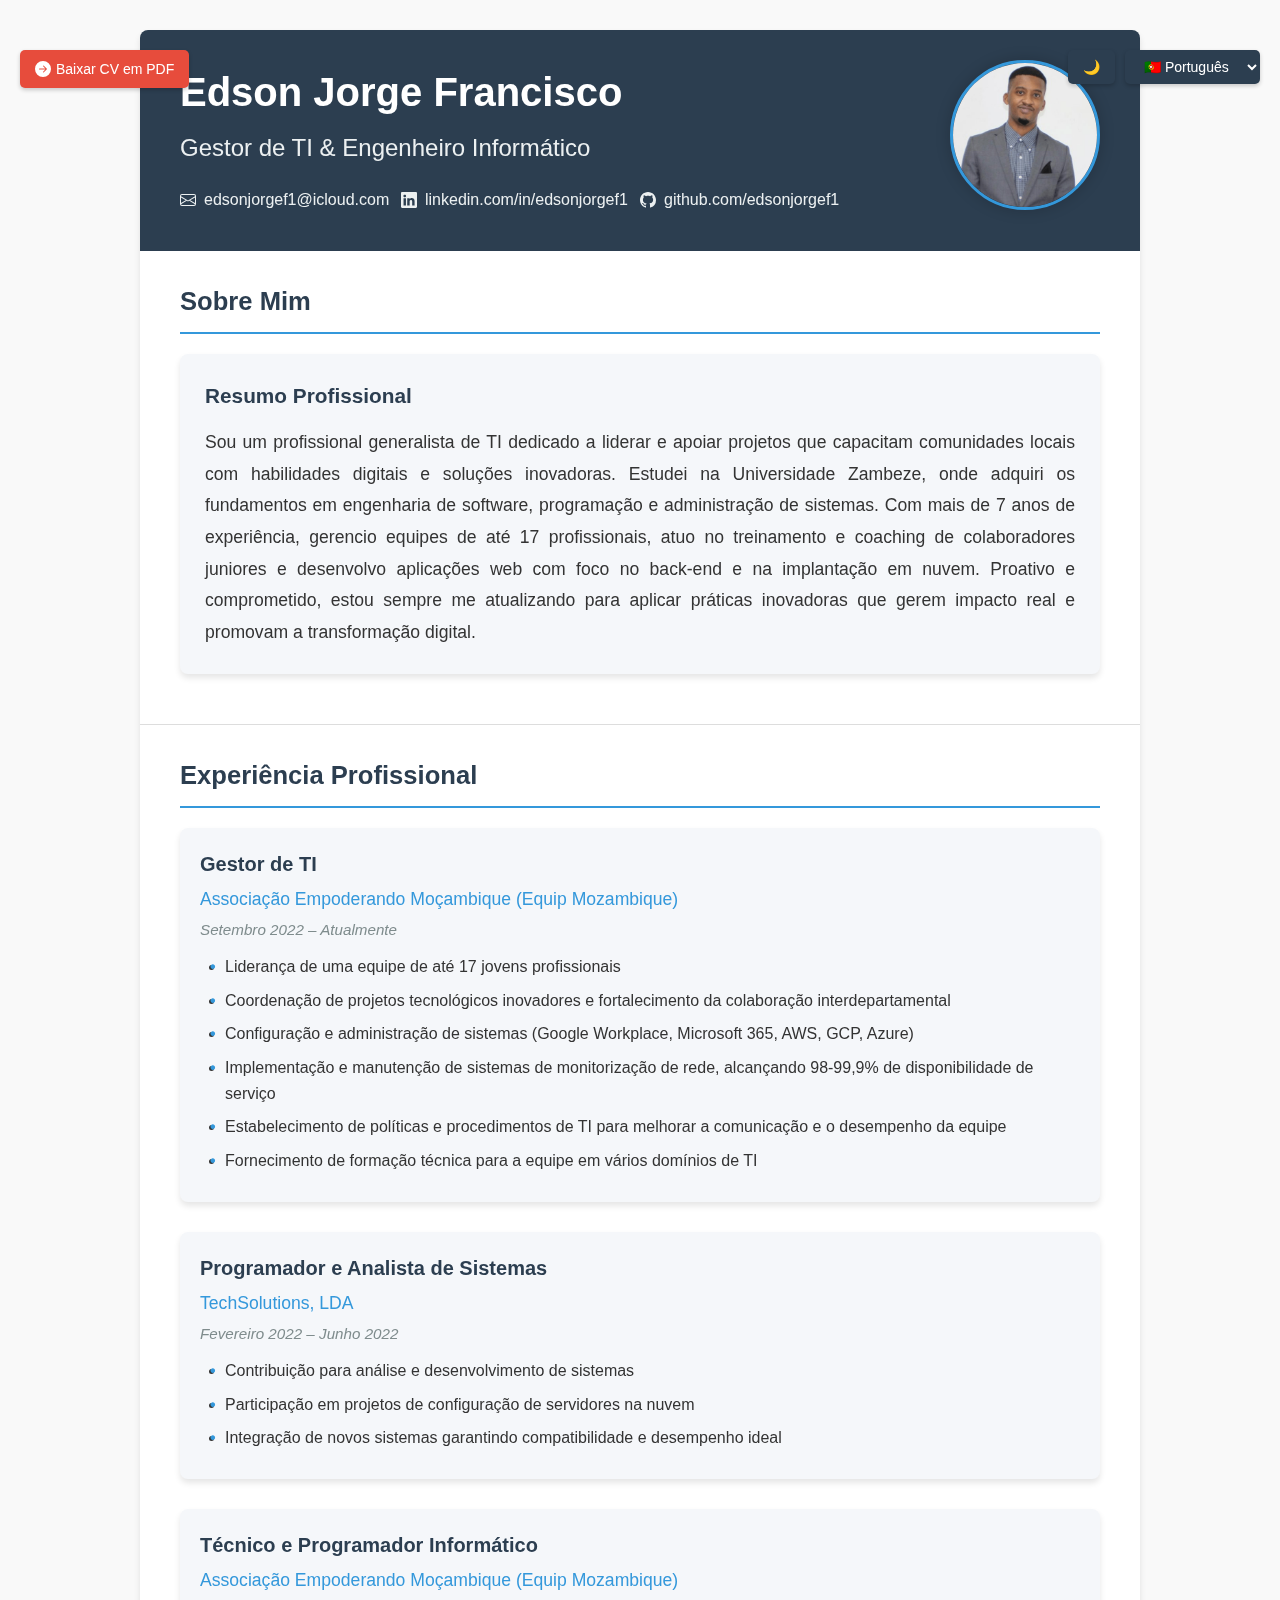
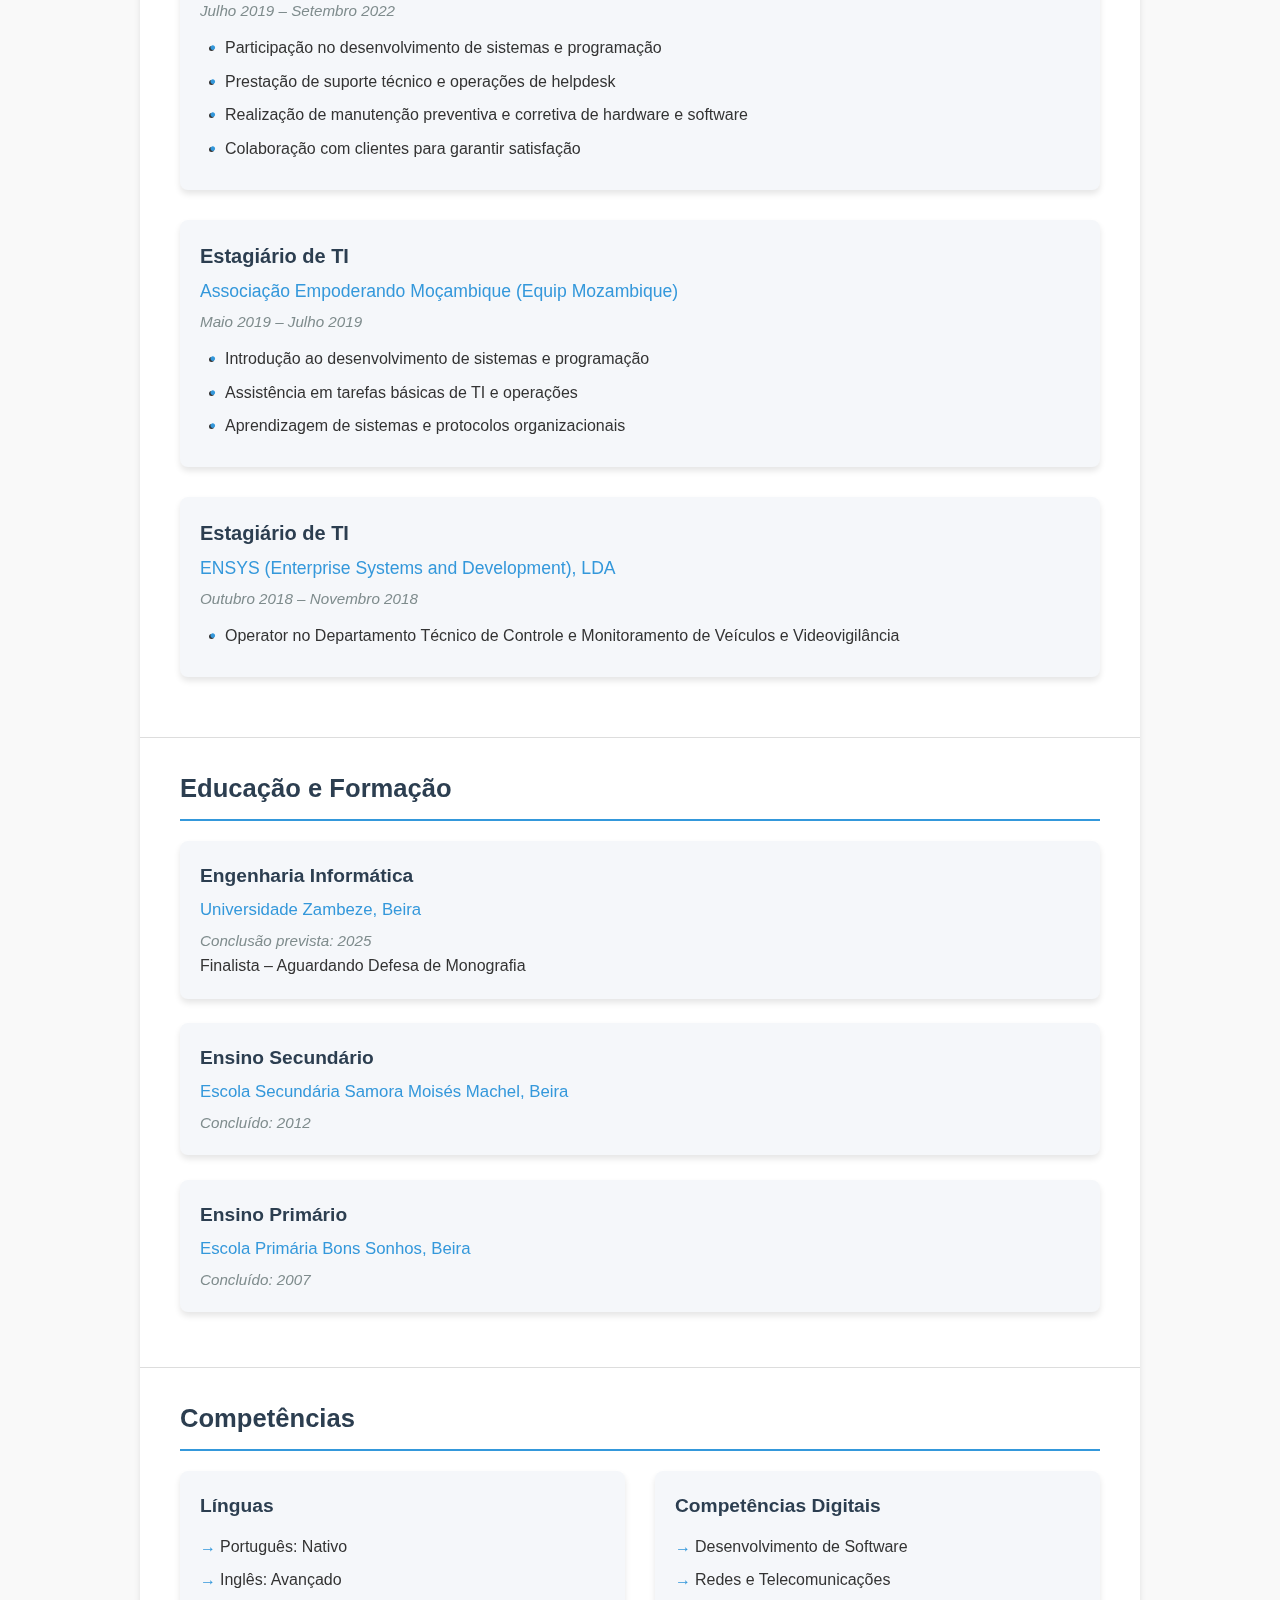
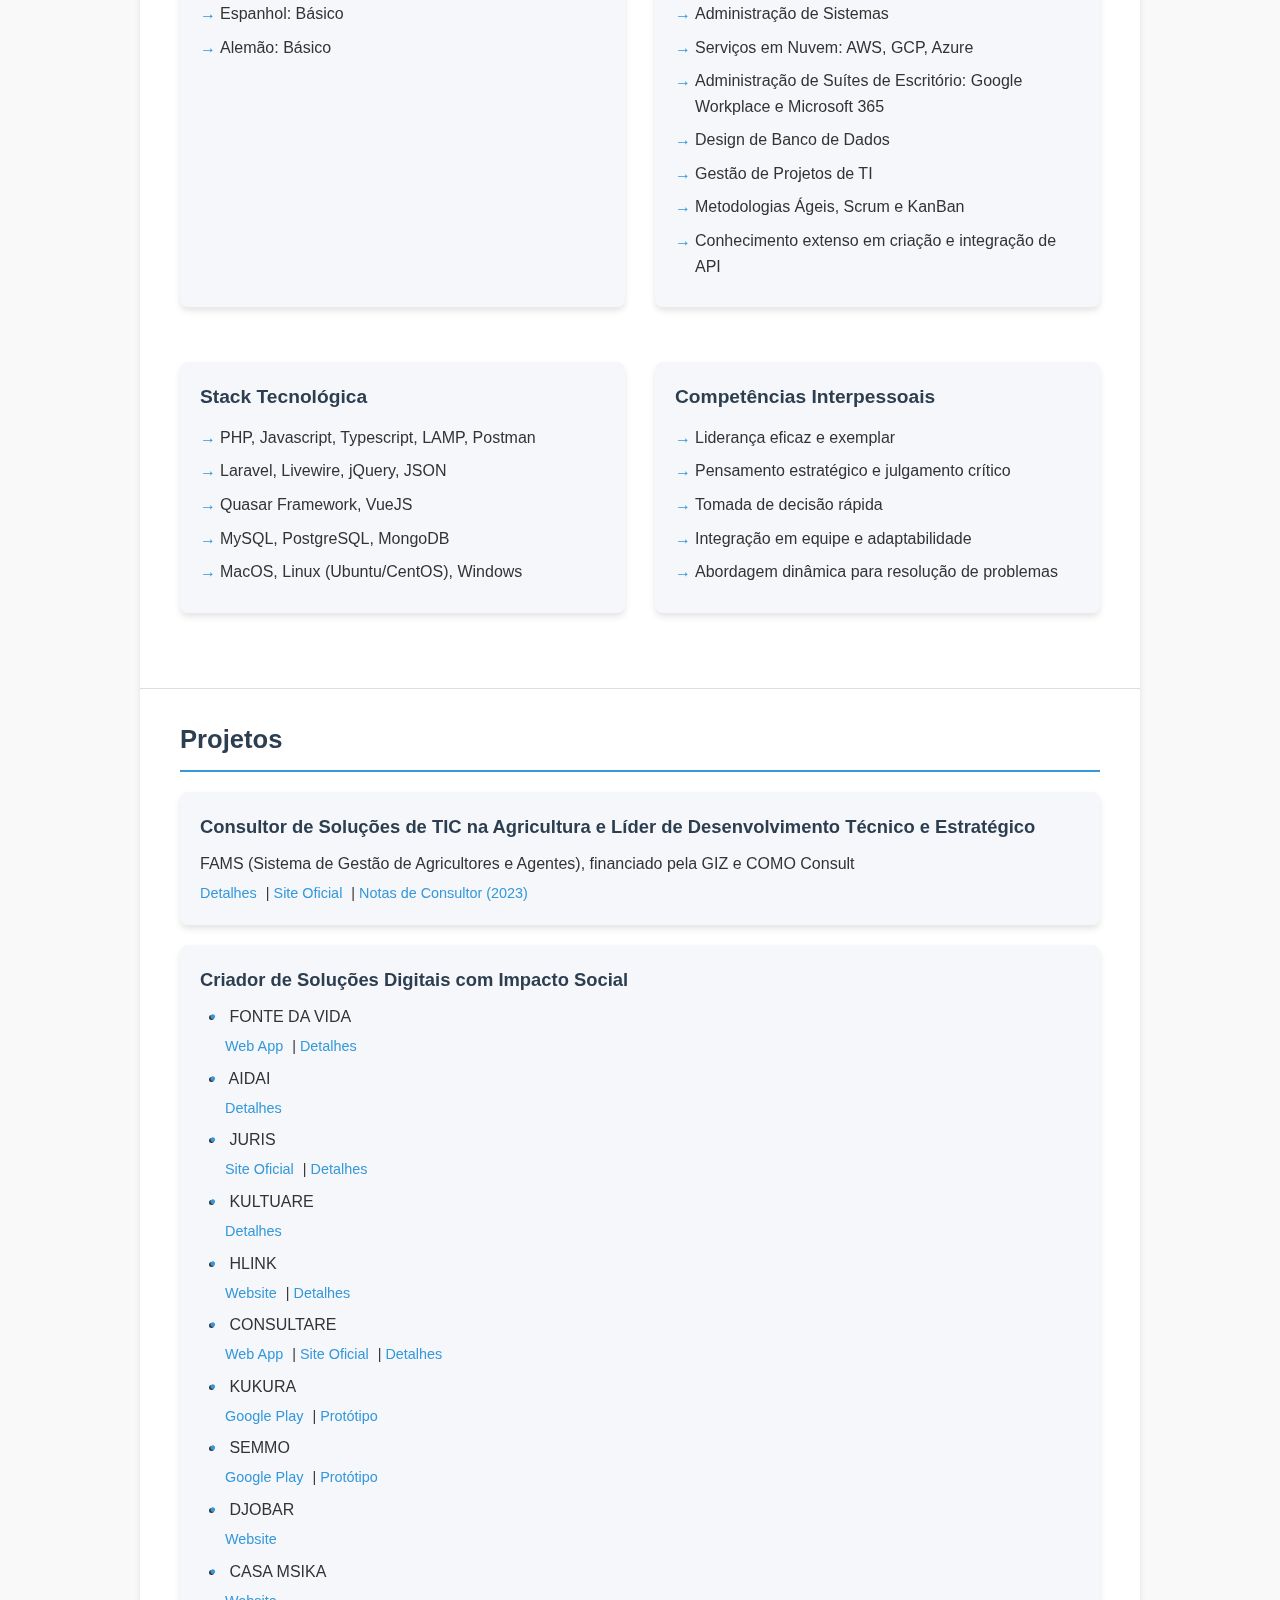
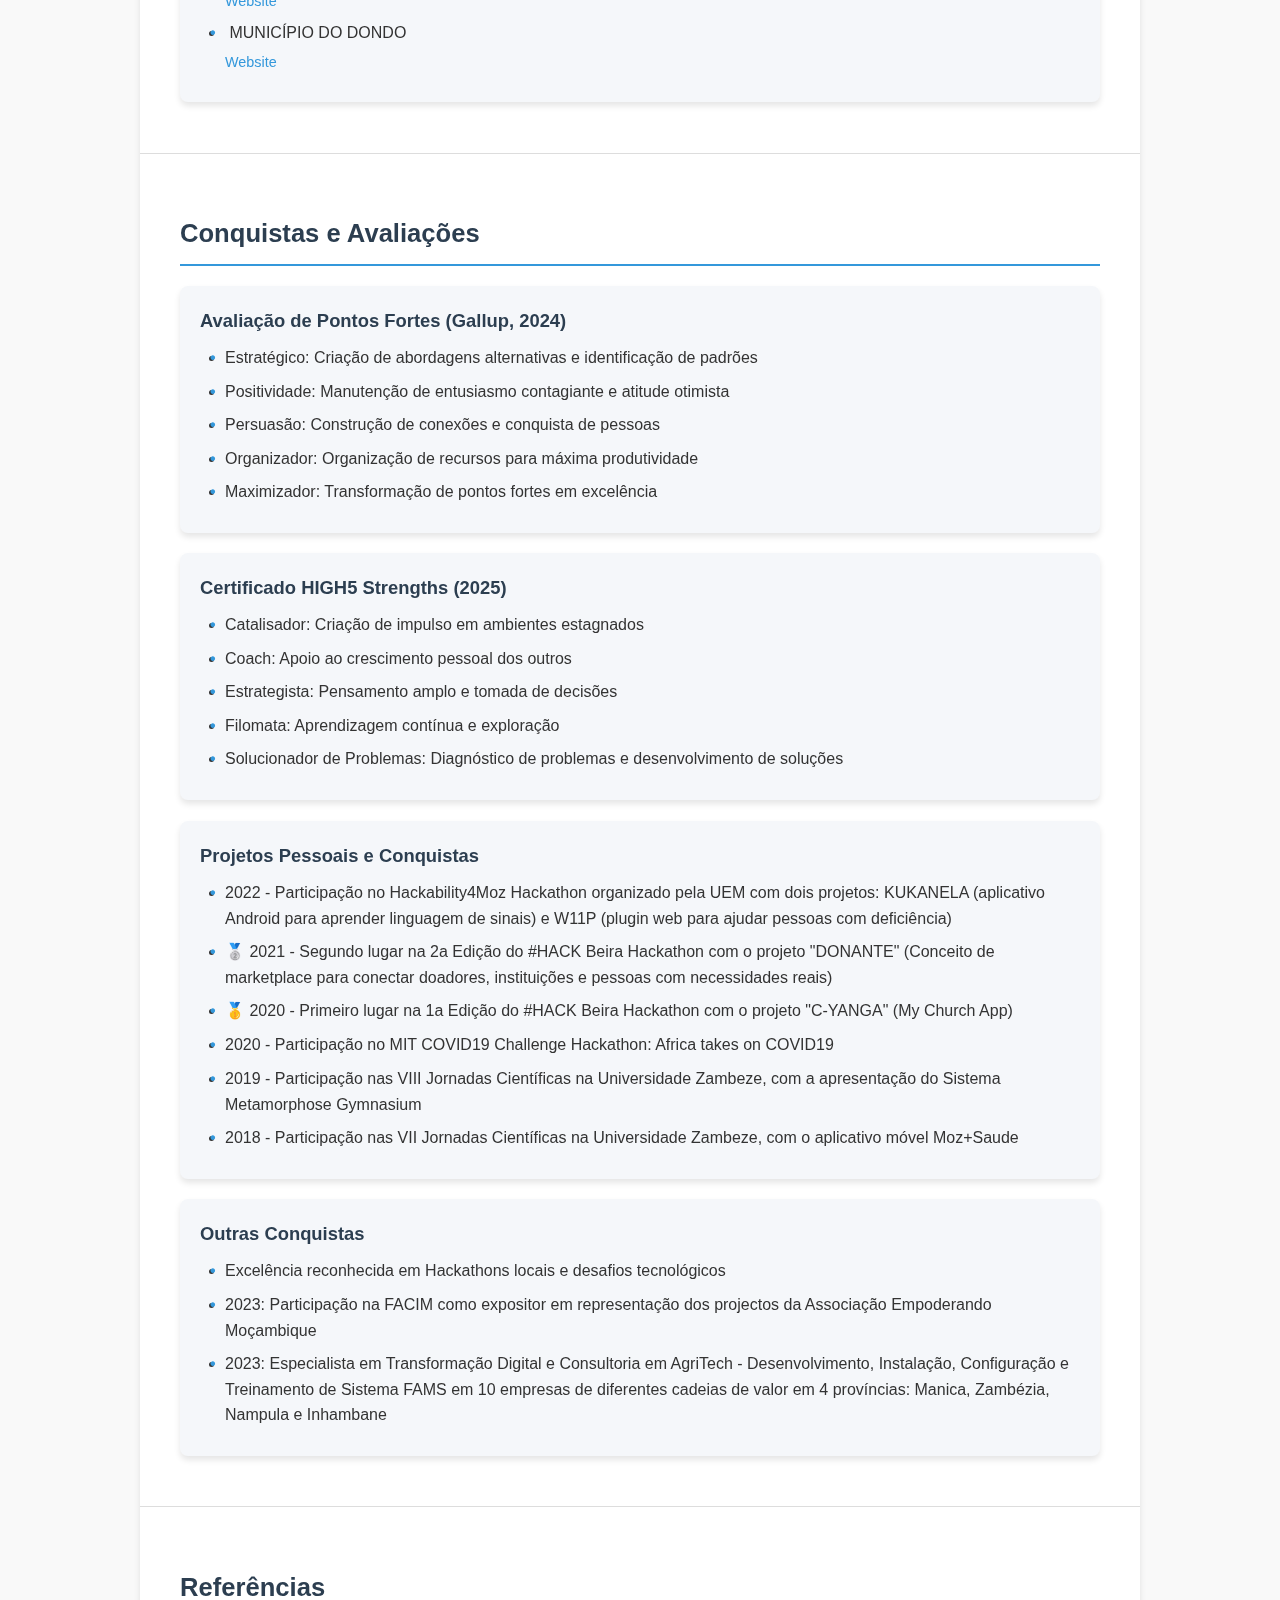
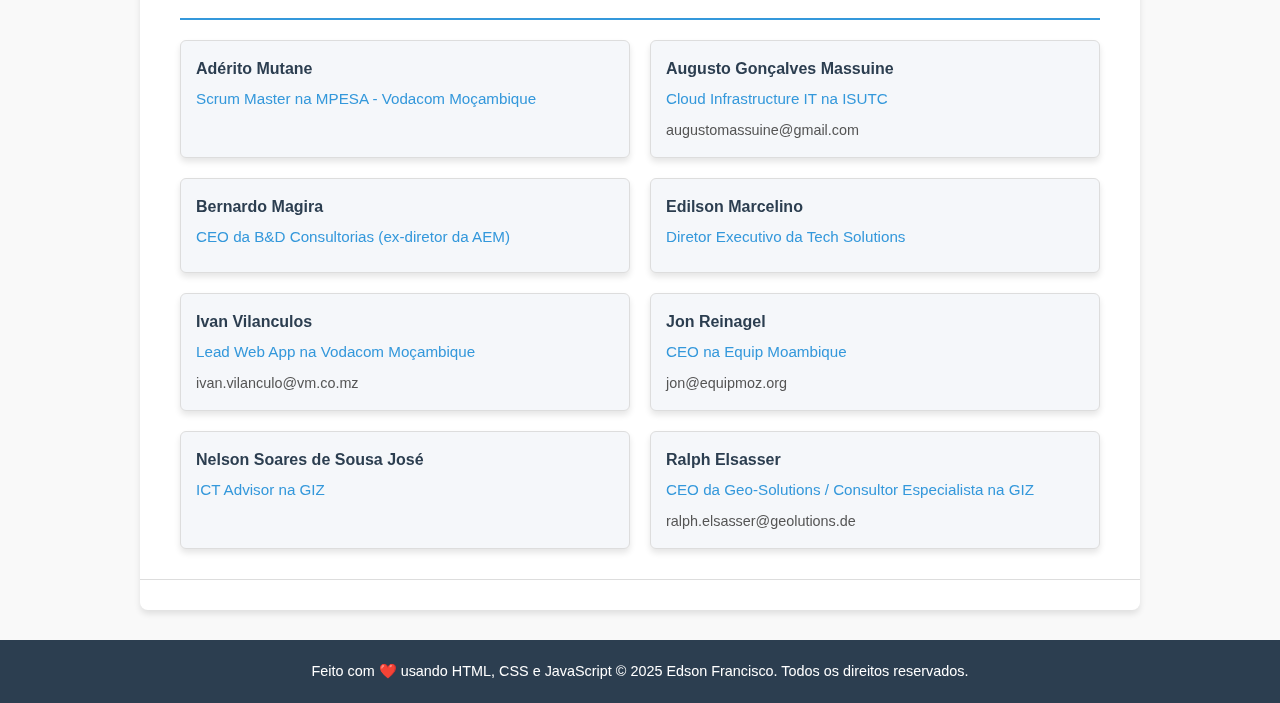
==== commit e3529770: "Atualizar ícones de tema e aprimorar conteúdo da seção "Sobre Mim" em múltiplos idiomas" ====
--- a/index.html
+++ b/index.html
@@ -531,7 +531,7 @@
     </a>
 
     <div class="controls">
-        <button class="theme-toggle" onclick="toggleTheme()">🌓 Modo Escuro</button>
+        <button class="theme-toggle" onclick="toggleTheme()">🌙</button>
         <select class="lang-toggle" onchange="changeLanguage(this.value)">
             <option value="pt">🇵🇹 Português</option>
             <option value="en">🇬🇧 English</option>
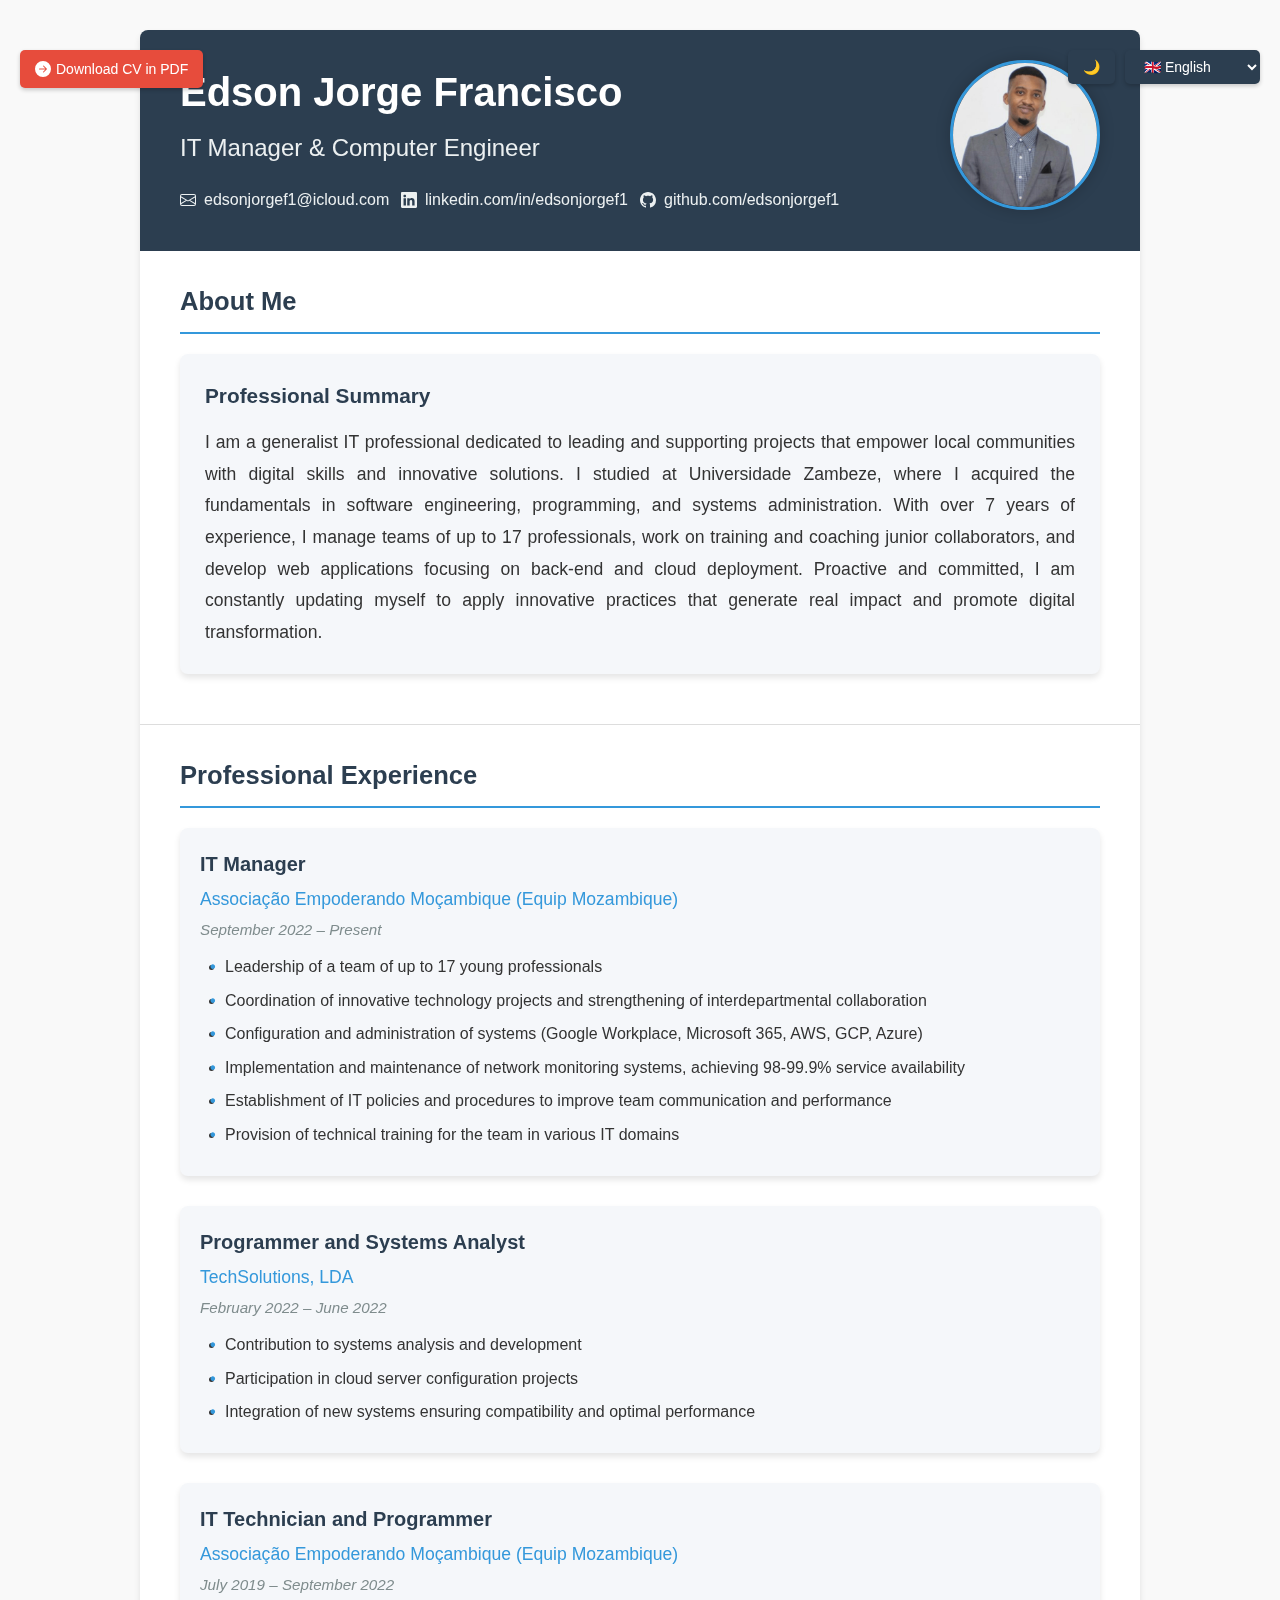
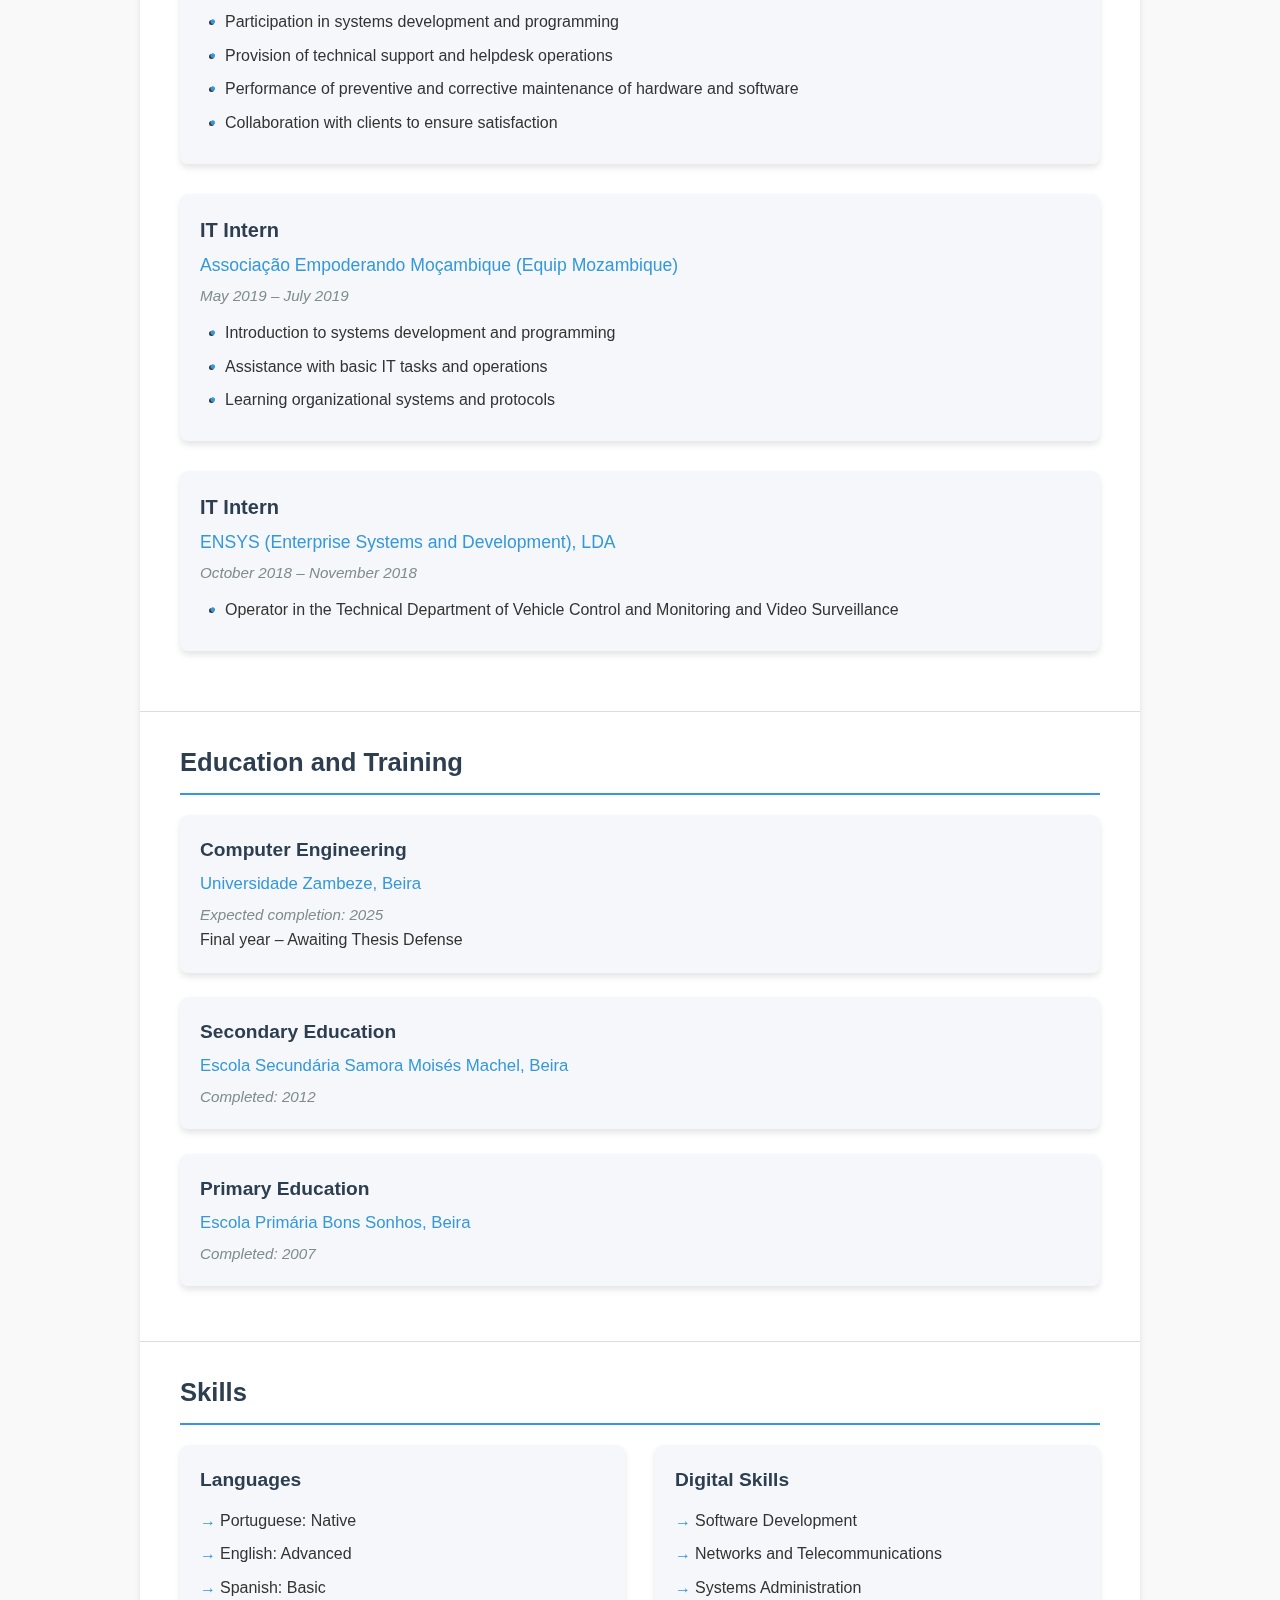
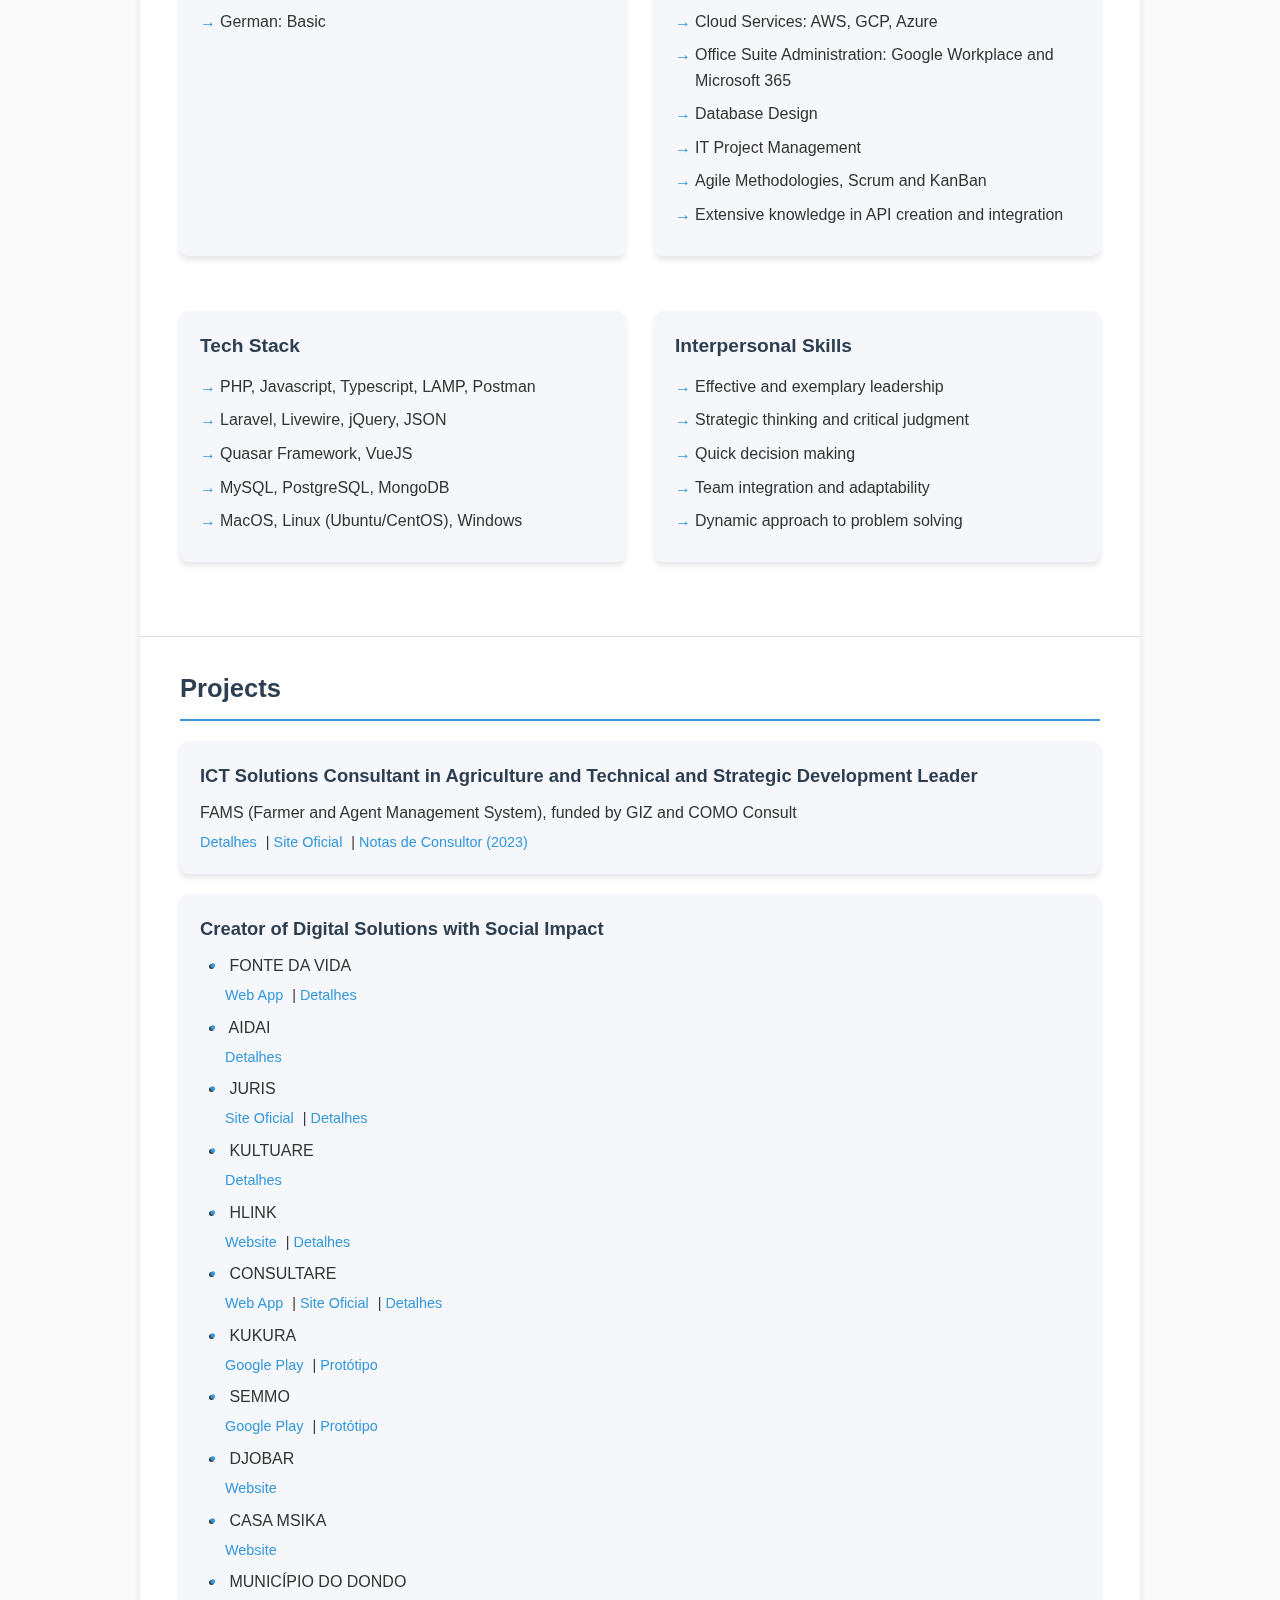
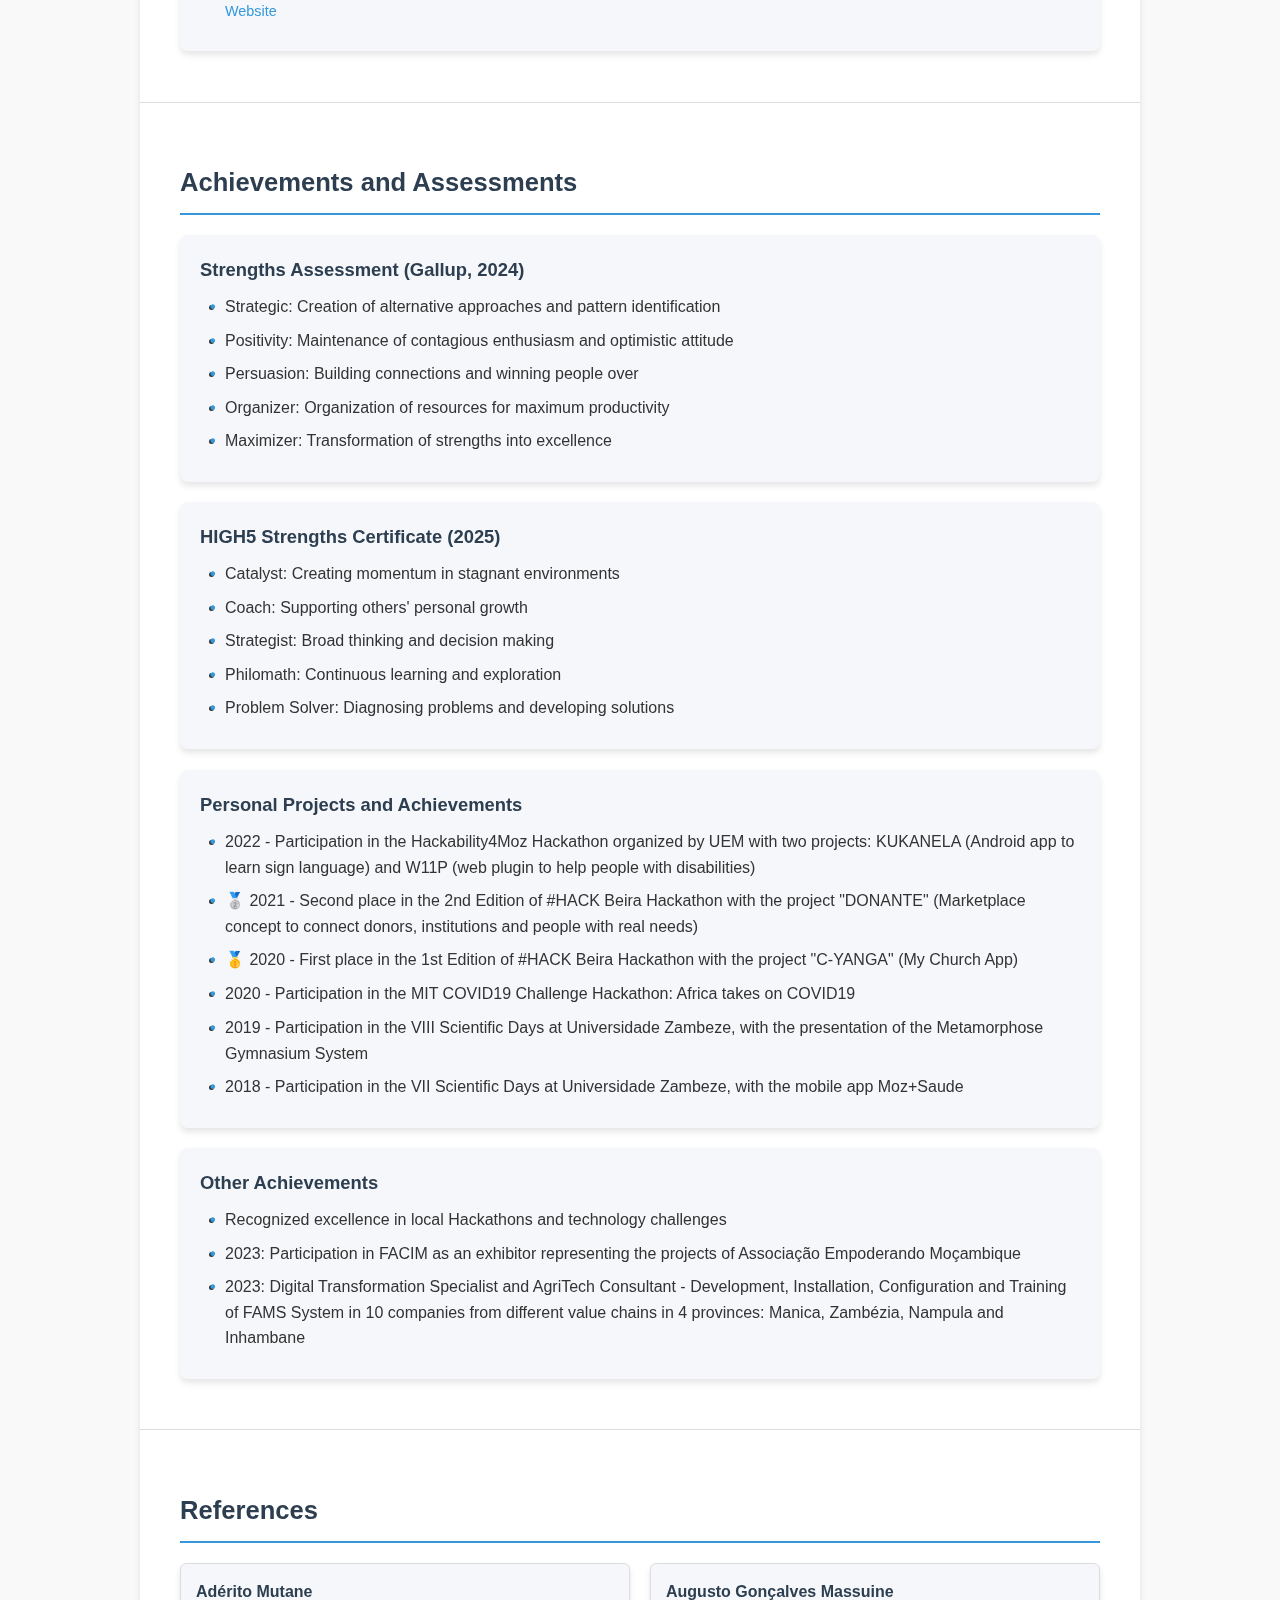
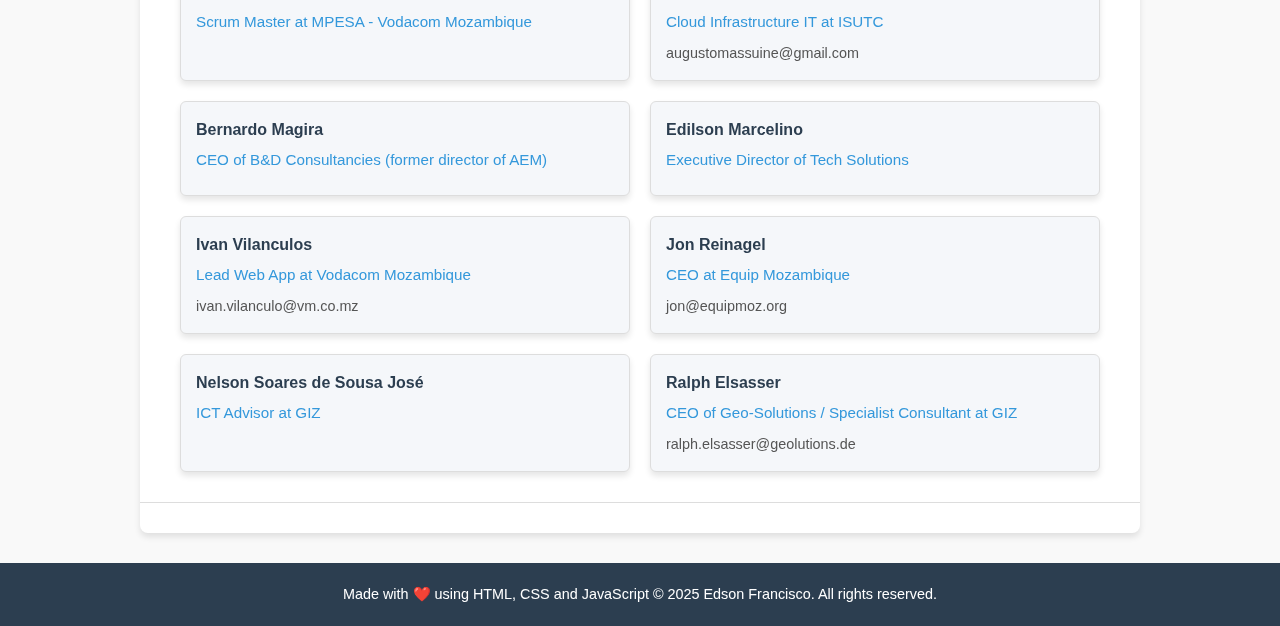
==== commit d624e3e2: "Alterar idioma padrão para inglês e atualizar mapeamentos de seções para suporte multilíngue" ====
--- a/index.html
+++ b/index.html
@@ -1,9 +1,9 @@
 <!DOCTYPE html>
-<html lang="pt">
+<html lang="en">
 <head>
     <meta charset="UTF-8">
     <meta name="viewport" content="width=device-width, initial-scale=1.0">
-    <title>CV Profissional - Edson Jorge Francisco</title>
+    <title>Professional CV - Edson Jorge Francisco</title>
     <style>
         :root {
             --primary-color: #2c3e50;
@@ -520,10 +520,24 @@
                 animation: none !important;
             }
         }
+
+        .section-transition {
+            transition: opacity 0.3s var(--animation-timing),
+                        transform 0.3s var(--animation-timing);
+            will-change: opacity, transform;
+            backface-visibility: hidden;
+        }
+
+        @media (prefers-reduced-motion: reduce) {
+            .section-transition {
+                transition: none !important;
+                transform: none !important;
+            }
+        }
     </style>
 </head>
 <body>
-    <a href="./assets/resume.pdf" class="download-cv" target="_blank">
+    <a href="./assets/Edson_Francisco-Resume.pdf" class="download-cv" target="_blank">
         <svg xmlns="http://www.w3.org/2000/svg" width="16" height="16" fill="currentColor" viewBox="0 0 16 16">
             <path d="M8 0a8 8 0 0 1 8 8 8 8 0 0 1-8 8A8 8 0 0 1 0 8a8 8 0 0 1 8-8zM4.5 7.5a.5.5 0 0 0 0 1h5.793l-2.147 2.146a.5.5 0 0 0 .708.708l3-3a.5.5 0 0 0 0-.708l-3-3a.5.5 0 1 0-.708.708L10.293 7.5H4.5z"/>
         </svg>
@@ -533,8 +547,8 @@
     <div class="controls">
         <button class="theme-toggle" onclick="toggleTheme()">🌙</button>
         <select class="lang-toggle" onchange="changeLanguage(this.value)">
+            <option value="en">🇬🇧 English</option>
             <option value="pt">🇵🇹 Português</option>
-            <option value="en">🇬🇧 English</option>
             <option value="es">🇪🇸 Español</option>
             <option value="de">🇩🇪 Deutsch</option>
         </select>
@@ -929,18 +943,27 @@
 
         // Mapeamento de seções para evitar múltiplas verificações de strings
         const SECTION_MAPPING = {
-            'experiência': 'experience',
+            'about me': 'about',
+            'about': 'about',
+            'professional experience': 'experience',
             'experience': 'experience',
-            'educação': 'education',
+            'education and training': 'education',
             'education': 'education',
+            'skills': 'skills',
+            'projects': 'projects',
+            'achievements and assessments': 'achievements',
+            'achievements': 'achievements',
+            'references': 'references',
+            'tech stack': 'techStack',
+            // Mapeamentos em português para compatibilidade
+            'sobre mim': 'about',
+            'experiência profissional': 'experience',
+            'educação e formação': 'education',
             'competências': 'skills',
-            'skills': 'skills',
             'projetos': 'projects',
-            'projects': 'projects',
-            'conquistas': 'achievements',
-            'achievements': 'achievements',
+            'conquistas e avaliações': 'achievements',
             'referências': 'references',
-            'references': 'references'
+            'stack tecnológica': 'techStack'
         };
 
         // Cache para traduções
@@ -949,20 +972,41 @@
         // Função para obter tradução com cache e fallback
         function getTranslation(lang, path, fallback = '') {
             try {
+                // Verificar se o idioma existe
+                if (!translations[lang]) {
+                    console.warn(`Idioma ${lang} não encontrado, usando fallback`);
+                    return fallback;
+                }
+
                 const cacheKey = `${lang}-${path}`;
                 if (translationCache.has(cacheKey)) {
                     return translationCache.get(cacheKey);
                 }
 
-                const value = path.split('.').reduce((obj, key) => {
-                    if (!obj || typeof obj !== 'object') return fallback;
-                    return obj[key] ?? fallback;
-                }, translations[lang]);
-
+                // Dividir o caminho em partes
+                const parts = path.split('.');
+                let value = translations[lang];
+
+                // Navegar pelo objeto de traduções
+                for (const part of parts) {
+                    if (!value || typeof value !== 'object') {
+                        console.warn(`Caminho de tradução inválido: ${path}`);
+                        return fallback;
+                    }
+                    value = value[part];
+                }
+
+                // Se o valor não for encontrado, usar o fallback
+                if (value === undefined || value === null) {
+                    console.warn(`Tradução não encontrada para: ${path} em ${lang}`);
+                    return fallback;
+                }
+
+                // Armazenar no cache e retornar
                 translationCache.set(cacheKey, value);
                 return value;
             } catch (error) {
-                console.warn(`Erro ao obter tradução para ${path} em ${lang}:`, error);
+                console.error(`Erro ao obter tradução para ${path} em ${lang}:`, error);
                 return fallback;
             }
         }
@@ -984,23 +1028,50 @@
         }
 
         // Função para atualizar seção com animação e tratamento de erros
-        function updateSectionWithAnimation(section, newContent, index) {
-            if (!section) return;
+        function updateSectionWithAnimation(section, newContent, index = 0) {
+            if (!section) {
+                console.warn('Seção não encontrada para atualização');
+                return;
+            }
             
             try {
+                // Adicionar classe de transição
+                section.classList.add('section-transition');
+                
+                // Calcular delay baseado no índice
+                const baseDelay = 100;
+                const delay = baseDelay + (index * 50);
+                
+                // Fade out
+                section.style.opacity = '0';
+                section.style.transform = 'translateY(-10px)';
+                
                 setTimeout(() => {
-                    section.style.opacity = '0';
-                    setTimeout(() => {
+                    try {
+                        // Atualizar conteúdo
                         if (typeof newContent === 'function') {
                             newContent();
                         } else {
                             section.innerHTML = newContent;
                         }
-                        section.style.opacity = '1';
-                    }, 100);
-                }, index * 50);
+                        
+                        // Fade in com transformação
+                        requestAnimationFrame(() => {
+                            section.style.opacity = '1';
+                            section.style.transform = 'translateY(0)';
+                        });
+                    } catch (contentError) {
+                        console.error('Erro ao atualizar conteúdo da seção:', contentError);
+                    }
+                }, delay);
+                
+                // Remover classe de transição após a animação
+                setTimeout(() => {
+                    section.classList.remove('section-transition');
+                }, delay + 300);
             } catch (error) {
-                console.warn('Erro ao atualizar seção:', error);
+                console.error('Erro na animação da seção:', error);
+                // Fallback: atualizar conteúdo sem animação
                 if (typeof newContent === 'function') {
                     newContent();
                 } else {
@@ -1030,16 +1101,18 @@
         }
 
         // Variável para armazenar o idioma atual
-        let currentLang = 'pt';
+        let currentLang = 'en';
 
         // Language switching com transição suave e tratamento de erros
         function changeLanguage(lang) {
             try {
+                // Validar idioma
                 if (!translations[lang]) {
                     console.error(`Idioma ${lang} não encontrado`);
                     return;
                 }
 
+                // Atualizar estado
                 currentLang = lang;
                 document.documentElement.lang = lang;
                 localStorage.setItem('language', lang);
@@ -1049,13 +1122,57 @@
                     initializeDOMCache();
                 }
 
-                // Adicionar efeito de fade-out
+                // Verificar se todos os elementos necessários estão presentes
+                if (!DOMCache.container || !DOMCache.roleElement) {
+                    console.error('Elementos DOM necessários não encontrados');
+                    return;
+                }
+
+                // Adicionar classe de transição ao container
+                DOMCache.container.classList.add('section-transition');
                 DOMCache.container.style.opacity = '0';
 
                 // Atualizar conteúdo após fade-out
                 setTimeout(() => {
-                    updateContent(lang);
+                    try {
+                        // Atualizar título
+                        document.title = getTranslation(lang, 'title', 'CV Profissional');
+
+                        // Atualizar cargo
+                        animateTextTransition(DOMCache.roleElement, getTranslation(lang, 'role', 'Gestor de TI'));
+
+                        // Atualizar títulos das seções primeiro
+                        updateSectionTitles(lang);
+
+                        // Atualizar resto do conteúdo
+                        updateAbout(lang);
+                        updateExperiences(lang);
+                        updateEducation(lang);
+                        updateSkills(lang);
+                        updateProjects(lang);
+                        updateAchievements(lang);
+                        updateReferences(lang);
+
+                        // Atualizar rodapé
+                        animateTextTransition(DOMCache.footer, getTranslation(lang, 'footer.copyright', '© 2025'));
+
+                        // Atualizar texto do botão de download
+                        animateTextTransition(DOMCache.downloadText, getTranslation(lang, 'sections.downloadCV', 'Baixar CV'));
+
+                        // Fade in com transformação
+                        requestAnimationFrame(() => {
+                            DOMCache.container.style.opacity = '1';
+                        });
+                    } catch (updateError) {
+                        console.error('Erro ao atualizar conteúdo:', updateError);
+                        DOMCache.container.style.opacity = '1';
+                    }
                 }, 300);
+
+                // Remover classe de transição após a animação
+                setTimeout(() => {
+                    DOMCache.container.classList.remove('section-transition');
+                }, 600);
             } catch (error) {
                 console.error('Erro ao mudar idioma:', error);
                 document.documentElement.lang = currentLang;
@@ -1064,19 +1181,37 @@
 
         // Função para inicializar o cache DOM
         function initializeDOMCache() {
-            DOMCache.container = document.querySelector('.container');
-            DOMCache.roleElement = document.querySelector('.header-left h2');
-            DOMCache.sectionTitles = document.querySelectorAll('.section-title');
-            DOMCache.aboutSection = document.querySelector('.about-section');
-            DOMCache.jobs = document.querySelectorAll('.job');
-            DOMCache.educations = document.querySelectorAll('.education');
-            DOMCache.skillCategories = document.querySelectorAll('.skill-category');
-            DOMCache.projectItems = document.querySelectorAll('.project-item');
-            DOMCache.achievementCategories = document.querySelectorAll('.achievement-category');
-            DOMCache.referenceItems = document.querySelectorAll('.reference-item');
-            DOMCache.downloadText = document.getElementById('download-text');
-            DOMCache.themeToggle = document.querySelector('.theme-toggle');
-            DOMCache.footer = document.querySelector('footer p');
+            try {
+                // Elementos principais
+                DOMCache.container = document.querySelector('.container');
+                DOMCache.roleElement = document.querySelector('.header-left h2');
+                DOMCache.sectionTitles = Array.from(document.querySelectorAll('.section-title'));
+                DOMCache.aboutSection = document.querySelector('.about-section');
+                
+                // Elementos de seção
+                DOMCache.jobs = Array.from(document.querySelectorAll('.job'));
+                DOMCache.educations = Array.from(document.querySelectorAll('.education'));
+                DOMCache.skillCategories = Array.from(document.querySelectorAll('.skill-category'));
+                DOMCache.projectItems = Array.from(document.querySelectorAll('.project-item'));
+                DOMCache.achievementCategories = Array.from(document.querySelectorAll('.achievement-category'));
+                DOMCache.referenceItems = Array.from(document.querySelectorAll('.reference-item'));
+                
+                // Elementos de controle
+                DOMCache.downloadText = document.getElementById('download-text');
+                DOMCache.themeToggle = document.querySelector('.theme-toggle');
+                DOMCache.footer = document.querySelector('footer p');
+
+                // Verificar elementos críticos
+                if (!DOMCache.container || !DOMCache.roleElement || !DOMCache.sectionTitles.length) {
+                    throw new Error('Elementos DOM críticos não encontrados');
+                }
+
+                console.log('Cache DOM inicializado com sucesso');
+                console.log(`Títulos de seção encontrados: ${DOMCache.sectionTitles.length}`);
+            } catch (error) {
+                console.error('Erro ao inicializar cache DOM:', error);
+                throw error;
+            }
         }
 
         // Função para atualizar a seção Sobre Mim
@@ -1141,10 +1276,45 @@
 
         // Funções auxiliares para atualizar cada seção
         function updateSectionTitles(lang) {
+            if (!DOMCache.sectionTitles || DOMCache.sectionTitles.length === 0) {
+                console.error('Nenhum título de seção encontrado no cache DOM');
+                return;
+            }
+
+            // Mapeamento direto dos títulos em português para as chaves de tradução
+            const titleToKey = {
+                'Sobre Mim': 'about',
+                'Experiência Profissional': 'experience',
+                'Educação e Formação': 'education',
+                'Competências': 'skills',
+                'Projetos': 'projects',
+                'Conquistas e Avaliações': 'achievements',
+                'Referências': 'references',
+                'Stack Tecnológica': 'techStack'
+            };
+
             DOMCache.sectionTitles.forEach((title, index) => {
-                const sectionKey = SECTION_MAPPING[title.textContent.toLowerCase()];
-                if (sectionKey) {
-                    updateSectionWithAnimation(title, getTranslation(lang, `sections.${sectionKey}`, title.textContent), index);
+                try {
+                    const currentText = title.textContent.trim();
+                    const sectionKey = titleToKey[currentText] || SECTION_MAPPING[currentText.toLowerCase()];
+                    
+                    if (sectionKey) {
+                        const translation = getTranslation(lang, `sections.${sectionKey}`);
+                        if (translation) {
+                            console.log(`Atualizando seção: ${currentText} -> ${translation}`);
+                            title.textContent = translation;
+                            title.style.opacity = '0';
+                            setTimeout(() => {
+                                title.style.opacity = '1';
+                            }, 50 * index);
+                        } else {
+                            console.warn(`Tradução não encontrada para: sections.${sectionKey}`);
+                        }
+                    } else {
+                        console.warn(`Nenhuma chave de tradução encontrada para: ${currentText}`);
+                    }
+                } catch (error) {
+                    console.error(`Erro ao atualizar título da seção ${index}:`, error);
                 }
             });
         }
@@ -1289,9 +1459,19 @@
         document.addEventListener('DOMContentLoaded', () => {
             try {
                 const savedTheme = localStorage.getItem('theme') || 'light';
-                const savedLang = localStorage.getItem('language') || 'pt';
+                const savedLang = localStorage.getItem('language') || 'en';
                 
                 document.body.setAttribute('data-theme', savedTheme);
+                document.documentElement.lang = savedLang;
+                currentLang = savedLang;
+                
+                // Selecionar o idioma correto no dropdown
+                const langSelect = document.querySelector('.lang-toggle');
+                if (langSelect) {
+                    langSelect.value = savedLang;
+                }
+                
+                // Inicializar o conteúdo no idioma correto
                 changeLanguage(savedLang);
             } catch (error) {
                 console.error('Erro ao inicializar:', error);
